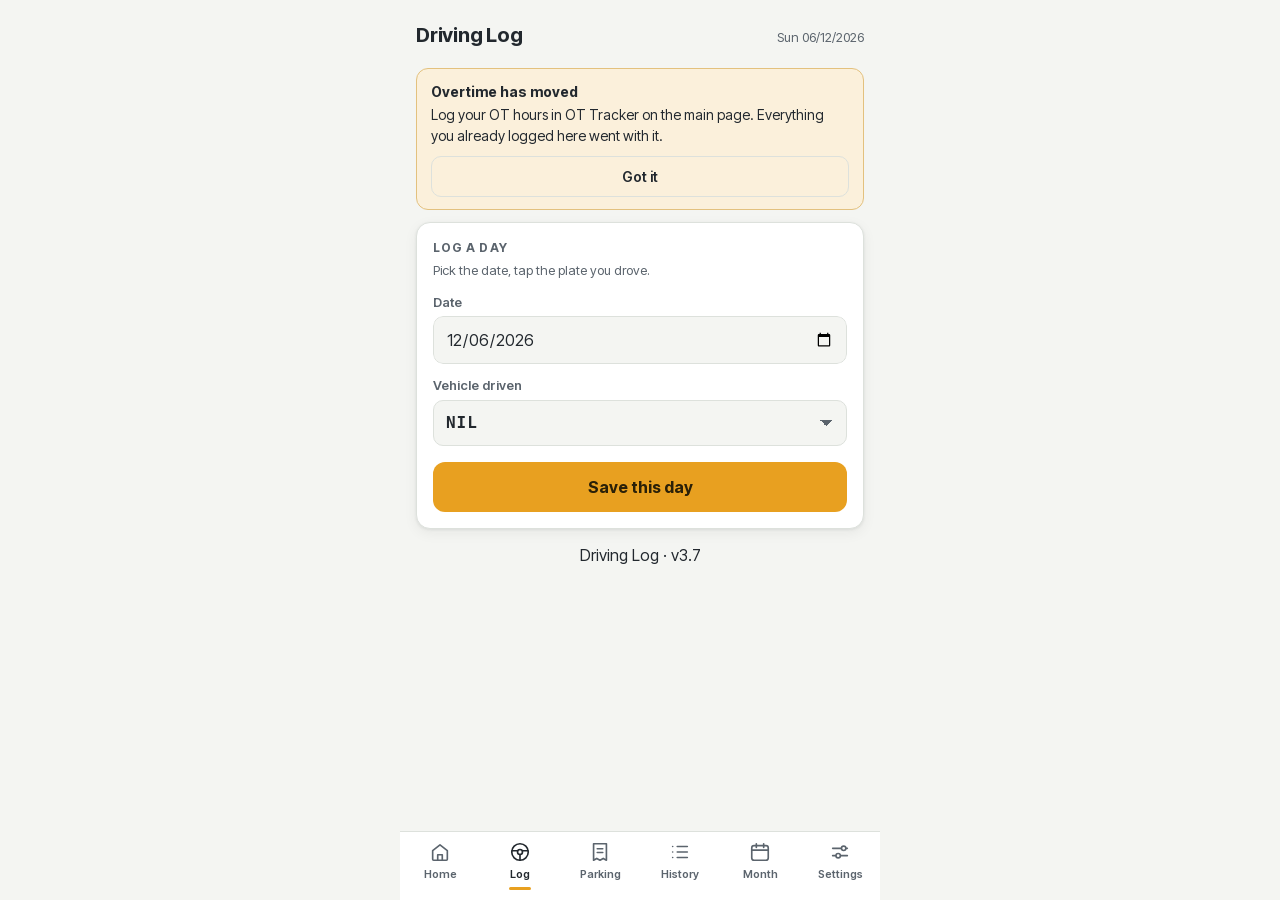
==== dot/index.html @ fb41e32c "Home sits in the bottom row, under the thumb Driving Log, OT Tracker and Taxi Claims get Home as the" ====
<!doctype html>
<html lang="en">
<head>
<meta charset="utf-8">
<script>
/* applied before first paint so switching Appearance never flashes the
   wrong theme for a frame on the next load */
(function () {
  try {
    var raw = localStorage.getItem("driveotlog.v1");
    var t = raw && JSON.parse(raw).settings && JSON.parse(raw).settings.theme;
    if (t === "light" || t === "dark") document.documentElement.setAttribute("data-theme", t);
  } catch (e) {}
})();
</script>
<title>Driving Log</title>
<meta name="viewport" content="width=device-width, initial-scale=1, viewport-fit=cover">
<meta name="description" content="Log which company vehicle you drove, plus taxi and parking receipts, then export monthly claims — works fully offline, no account needed.">

<!-- PWA: installable, works offline. The container owns the one install
     identity for every app here, so this points at its manifest. -->
<link rel="manifest" href="../manifest.json">
<link rel="icon" href="favicon-32.png" type="image/png">
<link rel="apple-touch-icon" href="apple-touch-icon.png">
<link rel="stylesheet" href="../shell.css">
<meta name="theme-color" content="#171B20">
<meta name="apple-mobile-web-app-capable" content="yes">
<meta name="apple-mobile-web-app-status-bar-style" content="black-translucent">
<meta name="apple-mobile-web-app-title" content="Driving Log">

<style>
  :root {
    --paper: #F4F5F2;
    --card: #FFFFFF;
    --ink: #22282E;
    --ink-soft: #5B646D;
    --line: #DDE1DC;
    --accent: #E8A020;      /* road-sign amber, the yellow of its driving days */
    --accent-ink: #2A2008;
    --good: #3E9B6B;
    --good-soft: #E3F1E9;
    --danger: #C9553D;
    --plate-bg: #22282E;    /* license-plate chip */
    --plate-ink: #F5F6F4;
    --tab-bg: #FFFFFF;
    --shadow: 0 1px 3px rgba(30,36,42,.08), 0 4px 14px rgba(30,36,42,.06);
  }
  @media (prefers-color-scheme: dark) {
    :root {
      --paper: #171B20;
      --card: #21262D;
      --ink: #E9ECEE;
      --ink-soft: #9AA4AD;
      --line: #333B44;
      --accent: #EFAF35;
      --accent-ink: #241C06;
      --good: #52B983;
      --good-soft: #22352B;
      --danger: #E07A63;
      --plate-bg: #F0F1EE;
      --plate-ink: #22282E;
      --tab-bg: #21262D;
      --shadow: 0 1px 3px rgba(0,0,0,.35), 0 4px 14px rgba(0,0,0,.25);
    }
  }
  :root[data-theme="light"] {
    --paper: #F4F5F2; --card: #FFFFFF; --ink: #22282E; --ink-soft: #5B646D;
    --line: #DDE1DC; --accent: #E8A020; --accent-ink: #2A2008;
    --good: #3E9B6B; --good-soft: #E3F1E9; --danger: #C9553D;
    --plate-bg: #22282E; --plate-ink: #F5F6F4; --tab-bg: #FFFFFF;
    --shadow: 0 1px 3px rgba(30,36,42,.08), 0 4px 14px rgba(30,36,42,.06);
  }
  :root[data-theme="dark"] {
    --paper: #171B20; --card: #21262D; --ink: #E9ECEE; --ink-soft: #9AA4AD;
    --line: #333B44; --accent: #EFAF35; --accent-ink: #241C06;
    --good: #52B983; --good-soft: #22352B; --danger: #E07A63;
    --plate-bg: #F0F1EE; --plate-ink: #22282E; --tab-bg: #21262D;
    --shadow: 0 1px 3px rgba(0,0,0,.35), 0 4px 14px rgba(0,0,0,.25);
  }


  /* ---- Parking wears blue, the rest of the app stays yellow ----
     Set on body rather than :root so it inherits the theme above it and
     only has to say what differs. Every theme needs its own pair: the
     button label has to stay readable on whichever blue is showing. */
  body[data-tab="screen-taxi"] { --accent: #2E6FBF; --accent-ink: #FFFFFF; }
  @media (prefers-color-scheme: dark) {
    :root:not([data-theme="light"]) body[data-tab="screen-taxi"] {
      --accent: #5A9BE8; --accent-ink: #0B1A2B;
    }
  }
  :root[data-theme="light"] body[data-tab="screen-taxi"] { --accent: #2E6FBF; --accent-ink: #FFFFFF; }
  :root[data-theme="dark"]  body[data-tab="screen-taxi"] { --accent: #5A9BE8; --accent-ink: #0B1A2B; }

  * { box-sizing: border-box; }
  html, body { margin: 0; padding: 0; }
  body {
    background: var(--paper);
    color: var(--ink);
    /* Inter Tight comes from the container's stylesheet, which is served
       from this site rather than fetched from Google. The phone's own font
       stays behind it, so nothing is blank if the file has not arrived. */
    font: 16px/1.5 "Inter Tight", -apple-system, "SF Pro Text", "Segoe UI", Roboto, system-ui, sans-serif;
    min-height: 100vh;
  }
  .app {
    max-width: 480px;
    margin: 0 auto;
    /* installed as a standalone app (viewport-fit=cover), the page draws
       under the phone's status bar/notch — clear it with the top safe area.
       In a normal browser tab that inset is 0, so this is a no-op there. */
    padding: calc(20px + env(safe-area-inset-top)) 16px calc(84px + env(safe-area-inset-bottom));
  }
  header.top {
    display: flex; align-items: baseline; justify-content: space-between;
    margin-bottom: 18px;
  }
  header.top h1 {
    font-size: 20px; font-weight: 800; letter-spacing: -0.01em; margin: 0;
  }
  header.top .date-line { font-size: 13px; color: var(--ink-soft); }

  .card {
    background: var(--card);
    border: 1px solid var(--line);
    border-radius: 14px;
    box-shadow: var(--shadow);
    padding: 16px;
    margin-bottom: 14px;
  }
  .card h2 {
    margin: 0 0 4px;
    font-size: 12px; font-weight: 700;
    text-transform: uppercase; letter-spacing: 0.09em;
    color: var(--ink-soft);
  }
  .card .hint { font-size: 13px; color: var(--ink-soft); margin: 0 0 12px; }

  /* ---- plate select + recent chips ---- */
  select#plate-select, select#rcpt-plate {
    font-family: ui-monospace, "SF Mono", Menlo, Consolas, monospace;
    font-weight: 700; letter-spacing: 0.06em;
    appearance: none; -webkit-appearance: none;
    background-image: linear-gradient(45deg, transparent 50%, var(--ink-soft) 50%),
                      linear-gradient(135deg, var(--ink-soft) 50%, transparent 50%);
    background-position: calc(100% - 20px) 50%, calc(100% - 14px) 50%;
    background-size: 6px 6px;
    background-repeat: no-repeat;
    padding-right: 38px;
  }
  .plate-row { display: flex; align-items: center; gap: 10px; }
  .plate-static {
    font-family: ui-monospace, "SF Mono", Menlo, Consolas, monospace;
    font-weight: 700; letter-spacing: 0.08em; text-transform: uppercase;
    background: var(--plate-bg); color: var(--plate-ink);
    border-radius: 6px; padding: 4px 10px; font-size: 14px;
    display: inline-block;
  }

  /* ---- day-type segmented control ---- */
  .seg { display: flex; gap: 8px; flex-wrap: wrap; }
  .seg button {
    flex: 1 1 30%;
    font: inherit; font-size: 13px; font-weight: 600;
    color: var(--ink-soft);
    background: var(--paper);
    border: 1.5px solid var(--line);
    border-radius: 10px;
    padding: 9px 6px;
    cursor: pointer;
    -webkit-tap-highlight-color: transparent;
  }
  .seg button.on {
    color: var(--ink);
    border-color: var(--accent);
    background: color-mix(in srgb, var(--accent) 14%, var(--card));
  }
  .seg button small { display: block; font-weight: 400; font-size: 11px; color: var(--ink-soft); }
  /* three fixed labels that must each sit on one line at 375px */
  #theme-picker button { font-size: 12px; padding: 10px 2px; }
  /* month pickers sit directly under their card heading */
  #history-month, #taxi-month { margin: 8px 0 10px; font-weight: 600; }

  /* ---- inputs ---- */
  label.field { display: block; font-size: 13px; font-weight: 600; color: var(--ink-soft); margin: 12px 0 4px; }
  input[type="date"], input[type="month"], input[type="number"], input[type="text"], textarea, select {
    width: 100%;
    max-width: 100%;
    box-sizing: border-box;
    font: inherit; color: var(--ink);
    background: var(--paper);
    border: 1px solid var(--line);
    border-radius: 10px;
    padding: 10px 12px;
  }
  textarea { resize: vertical; min-height: 80px; }
  input:focus-visible, button:focus-visible, select:focus-visible, textarea:focus-visible { outline: 2px solid var(--accent); outline-offset: 2px; }

  /* iOS Safari's native date/month pickers can render wider than the box
     they're given (a known platform quirk, independent of our own CSS —
     it affects both type=date and type=month here) and will visually
     protrude past the card instead of shrinking to fit. A colored custom
     icon was tried here twice and broke differently on two real phones
     (invisible on Android, this overflow on iOS), so that's been dropped
     in favor of the plain native icon. This wrapper is the actual fix:
     it clips anything the OS renders wider than 100% back down to the
     card's width, so the control can never spill past its container. */
  .field-clip { overflow: hidden; border-radius: 10px; }

  .row2 { display: flex; gap: 10px; }
  .row2 > div { flex: 1; }

  .formula-box {
    background: var(--paper);
    border: 1px dashed var(--line);
    border-radius: 10px;
    padding: 10px 12px;
    margin-top: 10px;
  }
  .formula-text {
    font-family: ui-monospace, "SF Mono", Menlo, Consolas, monospace;
    font-size: 13px; font-weight: 600; color: var(--ink);
    margin: 0;
  }

  button.primary {
    width: 100%;
    margin-top: 16px;
    font: inherit; font-weight: 700; font-size: 16px;
    background: var(--accent); color: var(--accent-ink);
    border: none; border-radius: 12px;
    padding: 13px;
    cursor: pointer;
  }
  button.primary:active { filter: brightness(0.95); }
  button.secondary {
    font: inherit; font-weight: 600; font-size: 14px;
    background: transparent; color: var(--ink);
    border: 1px solid var(--line); border-radius: 10px;
    padding: 9px 14px; cursor: pointer;
  }
  button.secondary.danger { color: var(--danger); border-color: var(--danger); }
  button.secondary.accent { background: var(--accent); color: var(--accent-ink); border-color: var(--accent); }
  button.danger-link {
    font: inherit; font-size: 13px; font-weight: 600;
    background: none; border: none; color: var(--danger);
    cursor: pointer; padding: 8px 4px; min-height: 32px;
  }
  .btn-row { display: flex; gap: 10px; margin-top: 12px; }
  .btn-row button { flex: 1; }

  .status-banner {
    display: flex; align-items: center; gap: 10px;
    background: var(--good-soft); color: var(--good);
    border-radius: 10px; padding: 10px 12px;
    font-size: 14px; font-weight: 600;
    margin-bottom: 12px;
  }
  .dot { width: 9px; height: 9px; border-radius: 50%; background: var(--good); flex: none; }

  .claim-banner {
    background: color-mix(in srgb, var(--accent) 16%, var(--card));
    border: 1px solid color-mix(in srgb, var(--accent) 50%, var(--line));
    border-radius: 12px;
    padding: 12px 14px;
    margin-bottom: 12px;
    font-size: 14px;
  }
  .claim-banner strong { display: block; margin-bottom: 2px; }
  .claim-banner .btn-row { margin-top: 10px; }

  /* ---- history / lists ---- */
  .entry {
    display: flex; align-items: center; justify-content: space-between; gap: 8px;
    padding: 12px 2px;
    border-bottom: 1px solid var(--line);
  }
  .entry:last-child { border-bottom: none; }
  .entry .when { font-size: 14px; font-weight: 600; }
  .entry .when small { display: block; font-weight: 400; color: var(--ink-soft); }
  .entry .what { display: flex; align-items: center; gap: 8px; flex-wrap: wrap; justify-content: flex-end; }
  /* Edit + Delete always travel together, with more breathing room between
     them than the rest of the row — keeps them from wrapping apart from
     each other and reduces mis-taps between a safe and a destructive action */
  .entry .actions { display: flex; gap: 18px; white-space: nowrap; flex: 0 0 auto; }
  /* History rows: date + plate + actions on one line, everything else on a
     full-width line beneath. Squeezing the day and OT into a ~100px column
     beside the plate made them wrap, so rows with OT stood 36px taller than
     rows without and the list looked ragged. Separate class from .entry
     because Settings' vehicle list still wants the plain flex row. */
  .dayrow { padding: 11px 2px; border-bottom: 1px solid var(--line); }
  .dayrow:last-child { border-bottom: none; }
  .dayrow-top { display: flex; align-items: center; justify-content: space-between; gap: 8px; }
  .dayrow .when { font-size: 14px; font-weight: 600; }
  .dayrow .what { display: flex; align-items: center; gap: 10px; flex: 0 0 auto; }
  .dayrow .actions { display: flex; gap: 18px; white-space: nowrap; }
  .dayrow-sub { font-size: 12px; color: var(--ink-soft); margin-top: 3px; }

  .ot-pill {
    font-size: 12px; font-weight: 700;
    background: color-mix(in srgb, var(--accent) 18%, transparent);
    color: var(--ink);
    border-radius: 999px; padding: 3px 10px;
    font-variant-numeric: tabular-nums;
  }

  /* ---- month summary ---- */
  .stat-row { display: flex; gap: 10px; margin: 12px 0 0; }
  .stat {
    flex: 1; background: var(--paper); border: 1px solid var(--line);
    border-radius: 10px; padding: 10px 12px;
  }
  .stat .n { font-size: 21px; font-weight: 800; font-variant-numeric: tabular-nums; }
  .stat .l { font-size: 11px; font-weight: 600; text-transform: uppercase; letter-spacing: 0.07em; color: var(--ink-soft); }

  .tbl-wrap { overflow-x: auto; margin-top: 8px; }
  table { border-collapse: collapse; width: 100%; font-size: 14px; }
  th {
    text-align: left; font-size: 11px; text-transform: uppercase; letter-spacing: 0.07em;
    color: var(--ink-soft); padding: 6px 8px; border-bottom: 1px solid var(--line);
  }
  td { padding: 8px; border-bottom: 1px solid var(--line); font-variant-numeric: tabular-nums; }
  tr:last-child td { border-bottom: none; }
  td.num { text-align: right; }
  th.num { text-align: right; }
  .totals-line { margin-top: 10px; font-size: 14px; }

  .empty { color: var(--ink-soft); font-size: 14px; text-align: center; padding: 18px 0; }

  /* ---- collapsible settings sections ----
     Settings had grown to six tall stacked cards, so the screen read as one
     long wall with the 22-plate vehicle list in the middle of it. Native
     <details> keeps each one to a single tidy row until it's actually
     needed — and stays keyboard-operable without any JS of ours. */
  details.sec { padding: 0; }
  details.sec > summary {
    list-style: none;
    display: flex; align-items: center; gap: 10px;
    padding: 15px 16px;
    cursor: pointer;
    -webkit-tap-highlight-color: transparent;
  }
  details.sec > summary::-webkit-details-marker { display: none; }
  details.sec > summary:focus-visible { outline: 2px solid var(--accent); outline-offset: -2px; border-radius: 14px; }
  .sec-title {
    flex: 1;
    font-size: 12px; font-weight: 700;
    text-transform: uppercase; letter-spacing: 0.09em;
    color: var(--ink);
  }
  .sec-meta { font-size: 12px; color: var(--ink-soft); font-variant-numeric: tabular-nums; }
  .chev {
    flex: none; width: 8px; height: 8px; margin: -3px 2px 0 0;
    border-right: 2px solid var(--ink-soft); border-bottom: 2px solid var(--ink-soft);
    transform: rotate(45deg);
    transition: transform .15s ease;
  }
  details.sec[open] > summary .chev { transform: rotate(-135deg); margin-top: 3px; }
  @media (prefers-reduced-motion: reduce) { .chev { transition: none; } }
  .sec-body { padding: 0 16px 16px; }
  .sec-body > .field:first-child { margin-top: 0; }

  /* ---- taxi / ride claims ---- */
  .photo-add {
    width: 100%;
    display: flex; align-items: center; justify-content: center; gap: 8px;
    background: var(--paper);
    border: 1.5px dashed var(--line);
    border-radius: 12px;
    padding: 20px 12px;
    font: inherit; font-size: 14px; font-weight: 600;
    color: var(--ink-soft);
    cursor: pointer;
    -webkit-tap-highlight-color: transparent;
  }
  .photo-prev { display: flex; gap: 12px; align-items: flex-start; }
  .photo-prev img {
    width: 74px; height: 94px; object-fit: cover;
    border-radius: 10px; border: 1px solid var(--line);
    background: var(--paper); cursor: zoom-in; flex: none;
  }
  .photo-prev .btn-row { margin-top: 0; flex-direction: column; }

  .ride-month {
    font-size: 11px; font-weight: 700;
    text-transform: uppercase; letter-spacing: 0.07em;
    color: var(--ink-soft);
    padding: 14px 2px 4px;
    border-bottom: 1px solid var(--line);
  }
  .ride-month:first-child { padding-top: 4px; }
  .ride { display: flex; gap: 12px; padding: 12px 2px; border-bottom: 1px solid var(--line); }
  .ride:last-child { border-bottom: none; }
  .ride-thumb {
    width: 44px; height: 56px; flex: none;
    border-radius: 8px; border: 1px solid var(--line);
    object-fit: cover; background: var(--paper); cursor: zoom-in;
  }
  .ride-thumb.none {
    display: flex; align-items: center; justify-content: center;
    font-size: 11px; font-weight: 600; color: var(--ink-soft);
    cursor: default; text-align: center; line-height: 1.2;
  }
  .ride-main { flex: 1; min-width: 0; }
  .ride-top { display: flex; align-items: flex-start; justify-content: space-between; gap: 8px; }
  .ride-amt { font-size: 16px; font-weight: 700; font-variant-numeric: tabular-nums; }
  .ride-sub {
    font-size: 12px; color: var(--ink-soft);
    overflow: hidden; text-overflow: ellipsis; white-space: nowrap;
  }
  .ride-acts { display: flex; gap: 16px; margin-top: 6px; }
  .ride-acts button { padding: 2px 0; min-height: 0; font-size: 12px; }
  .tag {
    flex: none;
    font: inherit; font-size: 10px; font-weight: 700;
    text-transform: uppercase; letter-spacing: 0.06em;
    border: none; border-radius: 999px; padding: 4px 9px;
    cursor: pointer; -webkit-tap-highlight-color: transparent;
  }
  .tag.done { background: var(--good-soft); color: var(--good); }
  .tag.todo { background: color-mix(in srgb, var(--accent) 20%, transparent); color: var(--ink); }

  /* ---- tabs ---- */
  nav.tabs {
    position: fixed; bottom: 0; left: 0; right: 0;
    background: var(--tab-bg);
    border-top: 1px solid var(--line);
    display: flex;
    max-width: 480px; margin: 0 auto;
    padding-bottom: env(safe-area-inset-bottom);
  }
  nav.tabs button {
    flex: 1;
    font: inherit; font-size: 11px; font-weight: 600;
    background: none; border: none;
    color: var(--ink-soft);
    padding: 9px 0 10px;
    cursor: pointer;
    display: flex; flex-direction: column; align-items: center; gap: 3px;
  }
  nav.tabs button.active { color: var(--ink); }
  /* line icons rather than emoji: emoji render at different weights, colours
     and baselines on every platform, so the bar never looked like one set */
  nav.tabs button svg { width: 22px; height: 22px; display: block; }
  nav.tabs button.active .ico-bar { background: var(--accent); }
  .ico-bar { width: 22px; height: 3px; border-radius: 2px; background: transparent; margin-top: 2px; }
  /* Home rides in the same row as the tabs but leaves the app instead of
     switching screens, so it is a link and carries its own copy of the tab
     styling. It never lights up — you are never "on" Home while you are in
     here. The empty bar keeps its label sitting on the same line as the
     others. */
  nav.tabs a.tab-home {
    flex: 1;
    font: inherit; font-size: 11px; font-weight: 600;
    color: var(--ink-soft);
    padding: 9px 0 10px;
    display: flex; flex-direction: column; align-items: center; gap: 3px;
    text-decoration: none;
    -webkit-tap-highlight-color: transparent;
  }
  nav.tabs a.tab-home svg { width: 22px; height: 22px; display: block; }
  nav.tabs a.tab-home:active { opacity: .6; }
  nav.tabs a.tab-home:focus-visible { outline: 2px solid var(--accent); outline-offset: -2px; }
  /* A 320px phone splits six tabs into 53px each, which the word "Settings"
     fills to the pixel. Drop the label a notch there so nothing sits on the
     screen edge. */
  @media (max-width: 359px) {
    nav.tabs button, nav.tabs a.tab-home { font-size: 10px; }
  }

  .screen { display: none; }
  .screen.active { display: block; }

  .toast {
    position: fixed; left: 50%; transform: translateX(-50%);
    bottom: calc(76px + env(safe-area-inset-bottom));
    background: var(--ink); color: var(--paper);
    font-size: 14px; font-weight: 600;
    border-radius: 999px; padding: 9px 18px;
    opacity: 0; pointer-events: none;
    transition: opacity .25s;
    max-width: 90vw; text-align: center;
    z-index: 10;
  }
  .toast.show { opacity: 1; }
  @media (prefers-reduced-motion: reduce) { .toast { transition: none; } }

  /* ---- export modal ---- */
  .overlay {
    position: fixed; inset: 0;
    background: rgba(0,0,0,.5);
    display: flex; align-items: center; justify-content: center;
    padding: 20px;
    z-index: 20;
  }
  .overlay[hidden] { display: none; }
  .modal {
    background: var(--card);
    border: 1px solid var(--line);
    border-radius: 16px;
    box-shadow: var(--shadow);
    width: 100%; max-width: 420px;
    max-height: 85vh; overflow-y: auto;
    padding: 18px;
  }
  .modal h3 { margin: 0 0 10px; font-size: 16px; }
  .modal textarea {
    width: 100%;
    font: 13px/1.5 ui-monospace, "SF Mono", Menlo, Consolas, monospace;
    color: var(--ink);
    background: var(--paper);
    border: 1px solid var(--line);
    border-radius: 10px;
    padding: 10px;
    resize: none;
  }
  .modal .hint { font-size: 12px; color: var(--ink-soft); margin: 8px 0 0; }
  .modal img#modal-img {
    width: 100%; height: auto; display: block;
    border-radius: 10px; border: 1px solid var(--line);
    background: var(--paper);
  }
</style>
</head>
<body>

<div class="app">
  <header class="top">
    <h1 id="app-title">Driving Log</h1>
    <span class="date-line" id="today-line"></span>
  </header>

  <!-- ============ TODAY ============ -->
  <section class="screen active" id="screen-log">
    <div id="backup-note"></div>
    <div id="ot-moved-note"></div>
    <div id="claim-reminder"></div>
    <div id="today-status"></div>

    <div class="card">
      <h2>Log a day</h2>
      <p class="hint">Pick the date, tap the plate you drove.</p>

      <label class="field" for="log-date">Date</label>
      <div class="field-clip"><input type="date" id="log-date" max="2100-12-31"></div>

      <label class="field" for="plate-select">Vehicle driven</label>
      <select id="plate-select"></select>

      <button class="primary" id="save-entry">Save this day</button>
    </div>
    <!-- version sits here too, not only in Settings: asking a colleague
         what they're running should take one screenshot of the main screen -->
    <p class="hint" style="text-align:center; margin: 2px 0 0;">Driving Log · v3.7</p>
  </section>

  <!-- ============ TAXI ============ -->
  <section class="screen" id="screen-taxi">
    <div id="taxi-moved-note"></div>

    <div class="card">
      <h2 id="taxi-form-title">Log a ride</h2>
      <p class="hint" id="taxi-form-hint">Grab or taxi trips you paid for yourself. Save the receipt here, then upload it to the company portal and mark it claimed.</p>

      <label class="field" for="taxi-date">Date</label>
      <div class="field-clip"><input type="date" id="taxi-date" max="2100-12-31"></div>

      <div class="row2">
        <div>
          <label class="field" for="taxi-amount">Amount ($)</label>
          <input type="number" id="taxi-amount" min="0" step="0.01" inputmode="decimal" placeholder="12.40">
        </div>
        <div>
          <label class="field" for="taxi-receipt"><span id="lbl-receipt">Receipt no.</span></label>
          <input type="text" id="taxi-receipt" placeholder="A-3F92KQ" autocapitalize="characters">
        </div>
      </div>

      <div id="parking-vehicle" style="display:none;">
        <label class="field" for="rcpt-plate">Vehicle parked</label>
        <select id="rcpt-plate"></select>
      </div>

      <label class="field" for="taxi-note"><span id="lbl-note">Trip</span> <span style="font-weight:400">(optional)</span></label>
      <input type="text" id="taxi-note" placeholder="e.g. Caldecott to Punggol shoot">

      <label class="field">Receipt screenshot</label>
      <div id="taxi-photo-slot"></div>
      <input type="file" id="taxi-file" accept="image/*" style="display:none">

      <button class="primary" id="save-taxi">Save ride</button>
      <button class="secondary" id="cancel-taxi" style="width:100%; margin-top:8px; display:none;">Cancel edit</button>
    </div>

    <div class="card">
      <h2>Logged parking</h2>
      <p class="hint" id="taxi-summary"></p>
      <select id="taxi-month" aria-label="Parking to show"></select>
      <div id="taxi-list"></div>
    </div>
  </section>

  <!-- ============ HISTORY ============ -->
  <section class="screen" id="screen-history">
    <div class="card">
      <h2>Days logged</h2>
      <select id="history-month" aria-label="Month to show"></select>
      <p class="hint" id="history-summary"></p>
      <div id="history-list"></div>
    </div>
  </section>

  <!-- ============ MONTH ============ -->
  <section class="screen" id="screen-month">
    <div class="card">
      <h2>Month summary</h2>
      <label class="field" for="month-pick">Month</label>
      <div class="field-clip"><input type="month" id="month-pick" max="2100-12"></div>
      <div class="stat-row">
        <div class="stat"><div class="n" id="stat-days">0</div><div class="l">Days driven</div></div>
        <div class="stat"><div class="n" id="stat-allow">$0</div><div class="l">Driving allowance</div></div>
      </div>
    </div>

    <div class="card">
      <h2>Vehicle claims</h2>
      <p class="hint">Exactly what you key into the company system: date, plate, and the $ per-day driving allowance.</p>
      <div class="tbl-wrap"><table id="claims-table"></table></div>
      <div class="totals-line" id="claims-total"></div>
      <label class="field" for="range-months">Export range (for claims done every few months)</label>
      <select id="range-months">
        <option value="1">This month only</option>
        <option value="2">Last 2 months</option>
        <option value="3">Last 3 months</option>
        <option value="6">Last 6 months</option>
      </select>
      <div class="btn-row">
        <button class="secondary" id="copy-claims">Copy list</button>
        <button class="secondary" id="pdf-claims">Download PDF</button>
      </div>
    </div>

    <div class="card">
      <h2>Parking claims</h2>
      <p class="hint">Parking logged this month. The screenshots stay on the Parking tab — upload those to the portal yourself. Taxi fares are in Taxi Claims now.</p>
      <div class="tbl-wrap"><table id="taxi-table"></table></div>
      <div class="totals-line" id="taxi-month-total"></div>
      <div class="btn-row"><button class="secondary" id="copy-taxi">Copy list</button></div>
    </div>
  </section>

  <!-- ============ SETTINGS ============ -->
  <section class="screen" id="screen-settings">
    <details class="card sec" id="sec-vehicles">
      <summary>
        <span class="sec-title">My vehicles</span>
        <span class="sec-meta" id="veh-count"></span>
        <span class="chev"></span>
      </summary>
      <div class="sec-body">
        <p class="hint">Plates you rotate between. They appear in the Vehicle driven dropdown on the Log screen, with your most recently driven plate listed first.</p>
        <div id="vehicle-list"></div>
        <div class="row2" style="margin-top:12px;">
          <div><input type="text" id="new-plate" placeholder="e.g. SKV 1234 A" autocapitalize="characters"></div>
        </div>
        <button class="primary" id="add-plate">Add vehicle</button>
      </div>
    </details>

    <details class="card sec">
      <summary>
        <span class="sec-title">Pay rules</span>
        <span class="sec-meta" id="pay-meta"></span>
        <span class="chev"></span>
      </summary>
      <div class="sec-body">
      <label class="field" for="allowance">Driving allowance per day ($)</label>
      <input type="number" id="allowance" min="0" step="0.5" value="14" inputmode="decimal">
      <button class="primary" id="save-settings">Save pay rules</button>
      </div>
    </details>

    <!-- Appearance moved to the container's Settings page, where one
         switch covers every app. The JS that used to paint this control
         queries for it and finds nothing, which is harmless. -->

    <details class="card sec">
      <summary>
        <span class="sec-title">Month-end reminder</span>
        <span class="sec-meta" id="notif-meta"></span>
        <span class="chev"></span>
      </summary>
      <div class="sec-body">
        <p class="hint">When a month ends, the Log screen shows a banner that the month's claim PDF is ready until you dismiss it. Turn on notifications to also get a pop-up when you open the app.</p>
        <button class="secondary" id="enable-notif" style="width:100%">Turn on notifications</button>
      </div>
    </details>

    <details class="card sec" id="sec-backup">
      <summary>
        <span class="sec-title">Backup</span>
        <span class="sec-meta" id="storage-meta"></span>
        <span class="chev"></span>
      </summary>
      <div class="sec-body">
        <p class="hint" id="backup-age" style="font-weight:600;color:var(--ink)"></p>
        <p class="hint">Your data lives only on this device. Export a backup now and then; import it on a new phone to restore everything.</p>
        <div class="formula-box" id="storage-box">
          <p class="hint" style="margin:0" id="storage-detail"></p>
        </div>
        <div class="btn-row">
          <button class="secondary" id="export-data">Backup</button>
          <button class="secondary" id="import-data">Restore</button>
        </div>
        <p class="hint" style="margin-top:14px;">The plain backup above is small and quick, but holds no receipt screenshots. The full one includes every screenshot, so it is large and takes a while — use it before changing phones.</p>
        <div class="btn-row">
          <button class="secondary" id="export-archive">Full backup, with screenshots</button>
        </div>
        <input type="file" id="import-file" accept=".json,application/json" style="display:none">
      </div>
    </details>

    <details class="card sec">
      <summary>
        <span class="sec-title">Feedback</span>
        <span class="chev"></span>
      </summary>
      <div class="sec-body">
        <p class="hint">Spot a bug, or have an idea to make this better? Send it straight over — this opens your own mail app with a message pre-filled, addressed to the developer, so you just need to hit send.</p>
        <label class="field" for="feedback-name">Your name</label>
        <input type="text" id="feedback-name" placeholder="e.g. Ryan">
        <label class="field" for="feedback-text">Feedback</label>
        <textarea id="feedback-text" rows="4" placeholder="What's working, what's not, what you wish it did..."></textarea>
        <button class="primary" id="send-feedback">Send Feedback</button>
      </div>
    </details>

    <!-- App version moved to the container's Settings page, which checks
         and updates each app separately. -->

    <p class="hint" style="text-align:center; margin: 4px 0 0;">Driving Log · v3.7 (7 Sep 2026)<br>Gimme the moolah</p>
  </section>
</div>

<nav class="tabs" aria-label="Sections">
  <!-- Home leaves this app for the front door. It is a link rather than a
       button on purpose: the app's own tab code looks for buttons, so it
       never sees this one and never tries to open it as a screen. -->
  <a class="tab-home" href="../">
    <svg viewBox="0 0 24 24" fill="none" stroke="currentColor" stroke-width="1.8" stroke-linecap="round" stroke-linejoin="round" aria-hidden="true">
      <path d="M4 10.6 12 4.2l8 6.4V20a1 1 0 0 1-1 1H5a1 1 0 0 1-1-1z"/><path d="M9.5 21v-6h5v6"/>
    </svg>Home<span class="ico-bar"></span>
  </a>
  <button data-screen="screen-log" class="active">
    <svg viewBox="0 0 24 24" fill="none" stroke="currentColor" stroke-width="1.8" stroke-linecap="round" stroke-linejoin="round" aria-hidden="true">
      <circle cx="12" cy="12" r="9"/><circle cx="12" cy="12" r="2.7"/>
      <path d="M3.3 10.6h6M15 10.6h5.7M12 14.7V21"/>
    </svg>Log<span class="ico-bar"></span>
  </button>
  <button data-screen="screen-taxi">
    <svg viewBox="0 0 24 24" fill="none" stroke="currentColor" stroke-width="1.8" stroke-linecap="round" stroke-linejoin="round" aria-hidden="true">
      <path d="M5 3h14v18l-3.5-2-3.5 2-3.5-2L5 21V3z"/><path d="M9 8.5h6M9 12.5h6"/>
    </svg>Parking<span class="ico-bar"></span>
  </button>
  <button data-screen="screen-history">
    <svg viewBox="0 0 24 24" fill="none" stroke="currentColor" stroke-width="1.8" stroke-linecap="round" stroke-linejoin="round" aria-hidden="true">
      <path d="M9 6h11M9 12h11M9 18h11M4 6h.01M4 12h.01M4 18h.01"/>
    </svg>History<span class="ico-bar"></span>
  </button>
  <button data-screen="screen-month">
    <svg viewBox="0 0 24 24" fill="none" stroke="currentColor" stroke-width="1.8" stroke-linecap="round" stroke-linejoin="round" aria-hidden="true">
      <rect x="3" y="5" width="18" height="16" rx="2.5"/><path d="M3 10h18M8 3v4M16 3v4"/>
    </svg>Month<span class="ico-bar"></span>
  </button>
  <button data-screen="screen-settings">
    <svg viewBox="0 0 24 24" fill="none" stroke="currentColor" stroke-width="1.8" stroke-linecap="round" stroke-linejoin="round" aria-hidden="true">
      <path d="M4 8h9M19 8h1M4 16h3M13 16h7"/>
      <circle cx="16" cy="8" r="2.4"/><circle cx="10" cy="16" r="2.4"/>
    </svg>Settings<span class="ico-bar"></span>
  </button>
</nav>

<div class="toast" id="toast" role="status"></div>

<div class="overlay" id="overlay" hidden>
  <div class="modal">
    <h3 id="modal-title"></h3>
    <p class="hint" id="modal-message" style="display:none"></p>
    <img id="modal-img" alt="Receipt screenshot" style="display:none">
    <textarea id="modal-text" readonly rows="9"></textarea>
    <div class="btn-row" id="modal-actions"></div>
    <p class="hint" id="modal-hint"></p>
    <button class="primary" id="modal-close">Close</button>
  </div>
</div>

<script>
(function () {
  "use strict";

  /* ---------- storage ---------- */
  var KEY = "driveotlog.v1";
  /* company fleet, pre-loaded into My Vehicles on first run */
  var SEED_PLATES = [
    "PC5758J","PC5767H","PC5787J","PC7355A","PC9083X","PC9085R","PC9124L",
    "PD1451P","PD1515P","PD1620T",
    "SLH7959D","SLH7961X",
    "SNP2084H","SNP2708D","SNP2784H","SNP2789U","SNP2794D","SNP2797X",
    "SNW7769H","SNW7807G","SNW7810X","SNW7849K"
  ];
  /* plates retired from the fleet — stripped from every install, even ones already seeded */
  var RETIRED_PLATES = ["SNW7808G", "SNW7807H", "SNT4123G", "SNP7769H"];
  /* Bump this whenever SEED_PLATES or RETIRED_PLATES changes. The old
     one-shot fleetSeeded / retiredCleaned flags meant a phone applied the
     roster exactly once and then froze — four plates were retired in the
     first month alone, so every install was going to drift out of date and
     never catch up. A version number lets later changes reach phones that
     are already set up. */
  var FLEET_VERSION = 1;
  /* Plates introduced AFTER the original roster, listed against the version
     that introduced them. Existing installs get exactly these, never the
     whole of SEED_PLATES — otherwise a bump would resurrect every plate the
     user had deleted. SEED_PLATES is only for a first-time install.
     To add a vehicle later: put it in SEED_PLATES (for new installs), add it
     here under the next version number, and bump FLEET_VERSION to match. */
  var PLATE_ADDITIONS = {
    /* 2: ["SBB1111Z"], */
  };
  var fleetChange = null; /* what this load actually changed, shown once on the Log screen */

  /* plates are compared with spaces removed, so "SNW 1234 A" and
     "SNW1234A" are one vehicle rather than two near-identical dropdown
     entries that split a month's claims between them */
  function plateKey(p) { return String(p).toUpperCase().replace(/\s+/g, ""); }
  function hasPlate(list, p) {
    var k = plateKey(p);
    for (var i = 0; i < list.length; i++) if (plateKey(list[i]) === k) return true;
    return false;
  }
  function defaults() {
    return {
      vehicles: SEED_PLATES.slice(),
      entries: {},
      taxi: [],
      settings: { baseRate: null, multLow: 1.5, multHigh: 2, allowance: 14, theme: "auto" },
      dismissed: {}
    };
  }
  function load() {
    var db;
    try { db = JSON.parse(localStorage.getItem(KEY)) || defaults(); }
    catch (e) { db = defaults(); }
    /* defend against a valid-but-partial saved blob (e.g. an old format,
       or a hand-edited/corrupted one) so the app never fails to boot */
    if (!db || typeof db !== "object") db = defaults();
    if (!Array.isArray(db.vehicles)) db.vehicles = [];
    if (!db.entries || typeof db.entries !== "object") db.entries = {};
    /* taxi arrived in v2.2 — installs older than that simply have no such
       key, so it backfills empty and every existing log is left untouched */
    if (!Array.isArray(db.taxi)) db.taxi = [];
    /* v2.3 added parking alongside taxi in the same list; anything saved
       before that is by definition a taxi fare. Malformed rows are dropped
       rather than left to blow up rendering later. */
    db.taxi = db.taxi.filter(function (r) { return r && typeof r === "object" && r.id && r.date; });
    db.taxi.forEach(function (r) {
      if (r.kind !== "parking") r.kind = "taxi";
      if (typeof r.plate !== "string") r.plate = "";
      if (typeof r.amount !== "number" || isNaN(r.amount)) r.amount = 0;
    });
    if (!db.settings) db.settings = defaults().settings;
    /* migrate v1 fields (weekday/weekend multipliers, holiday flag) */
    if (db.settings.multWeekday !== undefined) {
      db.settings.multLow = db.settings.multWeekday;
      db.settings.multHigh = db.settings.multWeekend;
      delete db.settings.multWeekday;
      delete db.settings.multWeekend;
    }
    if (db.settings.allowance === undefined || isNaN(db.settings.allowance)) db.settings.allowance = 14;
    if (db.settings.multLow === undefined || isNaN(db.settings.multLow)) db.settings.multLow = 1.5;
    if (db.settings.multHigh === undefined || isNaN(db.settings.multHigh)) db.settings.multHigh = 2;
    if (["light", "dark", "auto"].indexOf(db.settings.theme) === -1) db.settings.theme = "auto";
    if (!db.dismissed) db.dismissed = {};
    /* Fleet roster, applied once per FLEET_VERSION rather than once ever.
       Installs from before this existed carry the old fleetSeeded /
       retiredCleaned flags; treat those as having completed version 1 so
       nobody gets the current roster re-applied over their own edits. */
    if (db.fleetVersion === undefined) {
      db.fleetVersion = (db.fleetSeeded && db.retiredCleaned) ? 1 : 0;
    }
    /* an install that has never held the roster at all gets it in full,
       exactly as the old fleetSeeded flag did */
    if (db.fleetVersion === 0) {
      SEED_PLATES.forEach(function (p) {
        if (!hasPlate(db.vehicles, p)) db.vehicles.push(p);
      });
    }
    if (db.fleetVersion < FLEET_VERSION) {
      var added = [], removed = [];
      /* walk every version the user has missed, so skipping one still
         delivers its vehicles */
      for (var v = db.fleetVersion + 1; v <= FLEET_VERSION; v++) {
        (PLATE_ADDITIONS[v] || []).forEach(function (p) {
          if (!hasPlate(db.vehicles, p)) { db.vehicles.push(p); added.push(p); }
        });
      }
      RETIRED_PLATES.forEach(function (p) {
        for (var i = db.vehicles.length - 1; i >= 0; i--) {
          if (plateKey(db.vehicles[i]) === plateKey(p)) {
            removed.push(db.vehicles[i]);
            db.vehicles.splice(i, 1);
          }
        }
      });
      /* only worth telling the user about on an update, not a fresh install
         where every plate is "new" and the message would be noise */
      if (db.fleetVersion > 0 && (added.length || removed.length)) {
        fleetChange = { added: added, removed: removed };
      }
      db.fleetVersion = FLEET_VERSION;
    }
    delete db.fleetSeeded;
    delete db.retiredCleaned;
    Object.keys(db.entries).forEach(function (k) {
      var e = db.entries[k];
      if (!e.dayType) e.dayType = "normal";
      delete e.holiday;
    });
    return db;
  }
  var db = load();
  function save() { localStorage.setItem(KEY, JSON.stringify(db)); publishCard(); }

  /* ---------- the figure this app puts on the home screen ----------
     The home screen shows a line of figures above the app icons. It does
     NOT read this app's storage to work them out — this app decides what
     its own numbers are and leaves them here, in a shape the home screen
     agrees to read. So DOT.log can be rebuilt, renamed or restructured
     without the home screen knowing or breaking: change what is written
     here and the home screen follows. If this is never written, the home
     screen simply shows nothing for DOT.log rather than failing.

     weight orders the figures on the home screen and does not change as
     the numbers do, so they never swap places under someone's thumb.
     go is the screen to open when the figure is tapped.                */
  function publishCard() {
    try {
      var ym = todayISO().slice(0, 7);
      var drivenThisMonth = monthEntries(ym).filter(function (e) { return e.plate; }).length;
      var open = parkingRows().filter(function (r) { return !r.claimed; });
      var openThisMonth = open.filter(function (r) { return r.date.slice(0, 7) === ym; });
      var owed = drivenThisMonth * db.settings.allowance +
                 openThisMonth.reduce(function (s, r) { return s + r.amount; }, 0);
      var olderOwed = open.filter(function (r) { return r.date.slice(0, 7) < ym; })
                          .reduce(function (s, r) { return s + r.amount; }, 0);

      /* Which days had something on them, for the home screen's calendar.
         Same rule as the figures: this app decides what its own marks
         mean, what they are called and what colour they are; the home
         screen only draws whatever it finds. Held to roughly the last
         year so the record cannot grow without limit. */
      var cutoff = new Date();
      cutoff.setDate(cutoff.getDate() - 400);
      var since = cutoff.toISOString().slice(0, 10);

      var droveDays = {}, parkDays = {};
      Object.keys(db.entries).forEach(function (iso) {
        var e = db.entries[iso];
        if (e && e.plate && iso >= since) droveDays[iso] = e.plate;
      });
      parkingRows().forEach(function (r) {
        if (r.date < since) return;
        parkDays[r.date] = (parkDays[r.date] || 0) + r.amount;
      });
      Object.keys(parkDays).forEach(function (iso) { parkDays[iso] = money(parkDays[iso]); });

      localStorage.setItem("cna.card.dot", JSON.stringify({
        app: "dot",
        name: "Driving Log",
        at: Date.now(),
        marks: [
          { key: "drive", label: "Drove", colour: "#AF820D", days: droveDays },
          { key: "parking", label: "Parking", colour: "#3B82D9", days: parkDays }
        ],
        items: [
          { key: "owed", value: money(owed).replace(/\.00$/, ""), label: "driving & parking",
            alert: owed > 0, weight: 20, go: "#month" },
          /* this month only, like every figure here — the home screen
             starts each month clean */
          { key: "todo", value: String(openThisMonth.length), label: "receipts to send",
            alert: openThisMonth.length > 0, weight: 10, go: "#taxi" }
        ].concat(olderOwed > 0 ? [
          /* The one thing a clean slate must not do is bury money from
             before it. Anything still unclaimed from an earlier month
             gets its own quiet figure, low enough to sit on the second
             row, and it disappears the moment it is marked claimed. */
          { key: "older", value: money(olderOwed).replace(/\.00$/, ""), label: "older, unclaimed",
            alert: true, weight: 5, go: "#taxi" }
        ] : [])
      }));
    } catch (e) { /* storage full or blocked: the home screen just shows
                     nothing for this app, which is not worth failing over */ }
  }
  save(); /* persist any migration/fleet merge immediately */

  function applyTheme() {
    var t = db.settings.theme;
    if (t === "light" || t === "dark") document.documentElement.setAttribute("data-theme", t);
    else document.documentElement.removeAttribute("data-theme"); /* auto: follow the device via prefers-color-scheme */
  }
  applyTheme();

  /* ---------- helpers ---------- */
  var $ = function (id) { return document.getElementById(id); };
  var DAYS = ["Sun","Mon","Tue","Wed","Thu","Fri","Sat"];
  var MONTHS = ["January","February","March","April","May","June","July","August","September","October","November","December"];

  function todayISO() {
    var d = new Date();
    return d.getFullYear() + "-" + String(d.getMonth()+1).padStart(2,"0") + "-" + String(d.getDate()).padStart(2,"0");
  }
  function fmt(iso) { // 2026-07-17 -> 17/07/2026
    var p = iso.split("-");
    return p[2] + "/" + p[1] + "/" + p[0];
  }
  function dayName(iso) {
    var p = iso.split("-");
    return DAYS[new Date(+p[0], p[1]-1, +p[2]).getDay()];
  }
  function monthLabel(ym) { // 2026-06 -> June 2026
    var p = ym.split("-");
    return MONTHS[+p[1]-1] + " " + p[0];
  }
  function prevYm(ym) {
    var p = ym.split("-"), y = +p[0], m = +p[1] - 1;
    if (m === 0) { m = 12; y--; }
    return y + "-" + String(m).padStart(2, "0");
  }
  function money(n) {
    return "$" + n.toFixed(2).replace(/\B(?=(\d{3})+(?!\d))/g, ",");
  }
  function el(tag, cls, text) {
    var e = document.createElement(tag);
    if (cls) e.className = cls;
    if (text !== undefined) e.textContent = text;
    return e;
  }
  var toastTimer;
  function toast(msg) {
    var t = $("toast");
    t.textContent = msg;
    t.classList.add("show");
    clearTimeout(toastTimer);
    toastTimer = setTimeout(function () { t.classList.remove("show"); }, 2200);
  }

  /* ---------- receipt photos (IndexedDB) ----------
     Deliberately NOT in localStorage. The entire app state lives under one
     localStorage key with a ~5MB budget; a few receipt screenshots would
     blow through it, and a quota error mid-save would fail the write for
     everything — taking the driving and OT logs down with the photo.
     IndexedDB has its own, far larger quota and its own failure surface,
     so a photo that won't fit can only ever cost you that photo.
     Every call degrades to "no photo" rather than throwing, so the app
     still works where IndexedDB is unavailable (e.g. private browsing). */
  var IDB = { conn: null, dead: false };
  function idb(cb) {
    if (IDB.conn) return cb(IDB.conn);
    if (IDB.dead || !window.indexedDB) return cb(null);
    var req;
    try { req = indexedDB.open("dotlog-photos", 1); }
    catch (e) { IDB.dead = true; return cb(null); }
    req.onupgradeneeded = function () {
      if (!req.result.objectStoreNames.contains("photos")) req.result.createObjectStore("photos");
    };
    req.onsuccess = function () { IDB.conn = req.result; cb(IDB.conn); };
    req.onerror = function () { IDB.dead = true; cb(null); };
    req.onblocked = function () { IDB.dead = true; cb(null); };
  }
  function photoPut(id, blob, cb) {
    idb(function (d) {
      if (!d) return cb(false);
      try {
        var tx = d.transaction("photos", "readwrite");
        tx.objectStore("photos").put(blob, id);
        tx.oncomplete = function () { cb(true); };
        tx.onerror = function () { cb(false); };
        tx.onabort = function () { cb(false); };
      } catch (e) { cb(false); }
    });
  }
  function photoGet(id, cb) {
    idb(function (d) {
      if (!d) return cb(null);
      try {
        var r = d.transaction("photos", "readonly").objectStore("photos").get(id);
        r.onsuccess = function () { cb(r.result || null); };
        r.onerror = function () { cb(null); };
      } catch (e) { cb(null); }
    });
  }
  function photoDel(id) {
    idb(function (d) {
      if (!d) return;
      try { d.transaction("photos", "readwrite").objectStore("photos").delete(id); } catch (e) {}
    });
  }

  /* Ask the browser not to evict this site's storage. Without this, a phone
     under storage pressure can quietly bin the receipt screenshots — the
     exact failure the "gone" placeholder below was written for. Installed
     web apps are usually granted this without prompting. Should have been
     called the day the photo store was built. */
  var persistState = "unknown";
  function requestPersist() {
    if (!navigator.storage || !navigator.storage.persist) { persistState = "unsupported"; return; }
    navigator.storage.persisted().then(function (already) {
      if (already) { persistState = "granted"; renderStorage(); return; }
      navigator.storage.persist().then(function (ok) {
        persistState = ok ? "granted" : "denied";
        renderStorage();
      }, function () { persistState = "unknown"; });
    }, function () { persistState = "unknown"; });
  }

  function photoCount() {
    return parkingRows().filter(function (r) { return r.photo; }).length;
  }
  function renderStorage() {
    var meta = $("storage-meta"), detail = $("storage-detail");
    if (!meta || !detail) return;
    var n = photoCount();
    meta.textContent = n + (n === 1 ? " photo" : " photos");
    var lines = [n + " receipt screenshot" + (n === 1 ? "" : "s") + " stored on this phone."];
    if (persistState === "granted") lines.push("Protected — the phone has been told not to delete them.");
    else if (persistState === "denied") lines.push("NOT protected — the phone may delete these if it runs low on space. Take a full backup regularly.");
    else if (persistState === "unsupported") lines.push("This browser can't protect them from being deleted when space runs low.");
    detail.textContent = lines.join(" ");
    if (navigator.storage && navigator.storage.estimate) {
      navigator.storage.estimate().then(function (est) {
        if (!est || !est.usage) return;
        var mb = est.usage / 1048576;
        detail.textContent = lines.join(" ") + " Using about " +
          (mb < 0.1 ? Math.max(1, Math.round(est.usage / 1024)) + " KB" : mb.toFixed(1) + " MB") + ".";
      }, function () {});
    }
  }

  /* Phone screenshots are 3-4MB of mostly flat colour. Resize to a sane
     ceiling before storing — but not so far that the booking ID and fare
     stop being legible, since that's the entire point of keeping it. */
  function shrinkImage(file, cb) {
    var url = URL.createObjectURL(file);
    var img = new Image();
    img.onload = function () {
      var MAX = 1400;
      var scale = Math.min(1, MAX / Math.max(img.naturalWidth, img.naturalHeight));
      var cw = Math.max(1, Math.round(img.naturalWidth * scale));
      var ch = Math.max(1, Math.round(img.naturalHeight * scale));
      var c = document.createElement("canvas");
      c.width = cw; c.height = ch;
      c.getContext("2d").drawImage(img, 0, 0, cw, ch);
      URL.revokeObjectURL(url);
      if (!c.toBlob) return cb(file);
      c.toBlob(function (b) { cb(b || file); }, "image/jpeg", 0.82);
    };
    img.onerror = function () { URL.revokeObjectURL(url); cb(null); };
    img.src = url;
  }

  /* object URLs handed to <img> tags must be released or the blobs stay
     pinned in memory for the life of the page — every re-render clears
     the ones the previous render created */
  var liveUrls = [];
  function objUrl(blob) { var u = URL.createObjectURL(blob); liveUrls.push(u); return u; }
  function releaseUrls() {
    liveUrls.forEach(function (u) { URL.revokeObjectURL(u); });
    liveUrls = [];
  }

  /* The OT pay rules that used to live here moved to OT Tracker in v2.7,
     along with the hourly rate and the two multipliers. The hours already
     logged stay in these records untouched, which is what OT Tracker reads
     on its first open; nothing here calculates on them any more. */

  /* ---------- tabs ---------- */
  var tabButtons = document.querySelectorAll("nav.tabs button");
  function switchTab(screenId) {
    /* Parking is blue everywhere it appears — its dots on the home screen
       calendar, and this screen. Driving stays yellow. Marking which screen
       is open lets the stylesheet swap the accent without any screen having
       to know about colours. */
    document.body.setAttribute("data-tab", screenId);
    tabButtons.forEach(function (b) { b.classList.toggle("active", b.dataset.screen === screenId); });
    document.querySelectorAll(".screen").forEach(function (s) { s.classList.remove("active"); });
    $(screenId).classList.add("active");
    if (screenId === "screen-taxi") { renderTaxi(); renderTaxiMovedNote(); }
    if (screenId === "screen-history") renderHistory();
    if (screenId === "screen-month") renderMonth();
    if (screenId === "screen-settings") renderSettings();
    window.scrollTo(0, 0);
  }
  tabButtons.forEach(function (btn) {
    btn.addEventListener("click", function () { switchTab(btn.dataset.screen); });
  });

  /* ---------- log screen ---------- */
  var selectedPlate = null;

  function lastUsedMap() {
    var lastUsed = {};
    Object.keys(db.entries).forEach(function (iso) {
      var p = db.entries[iso].plate;
      if (p && (!lastUsed[p] || iso > lastUsed[p])) lastUsed[p] = iso;
    });
    return lastUsed;
  }
  function platesByRecency() {
    /* plates you drove most recently come first; never-driven keep list order */
    var lastUsed = lastUsedMap();
    return db.vehicles.slice().sort(function (a, b) {
      var la = lastUsed[a] || "", lb = lastUsed[b] || "";
      if (la !== lb) return la > lb ? -1 : 1;
      return db.vehicles.indexOf(a) - db.vehicles.indexOf(b);
    });
  }

  function renderPlates() {
    /* dropdown of every plate, most recently driven first */
    var sel = $("plate-select");
    sel.textContent = "";
    var none = el("option", null, db.vehicles.length ? "NIL" : "No plates yet — add one below");
    none.value = "";
    sel.appendChild(none);
    /* "add a new plate" sits right after NIL, not after 24+ plates, so it's
       reachable without scrolling the whole list every time */
    var add = el("option", null, "＋ Add a new plate…");
    add.value = "__add__";
    sel.appendChild(add);
    platesByRecency().forEach(function (v) {
      var o = el("option", null, v);
      o.value = v;
      sel.appendChild(o);
    });
    sel.value = selectedPlate || "";
  }

  $("plate-select").addEventListener("change", function () {
    if (this.value === "__add__") {
      selectedPlate = null;
      renderPlates();
      switchTab("screen-settings");
      $("sec-vehicles").open = true; /* the section is collapsed by default — the field has to be on screen to focus it */
      toast("Add your new plate below, then go back to Log");
      setTimeout(function () { $("new-plate").focus(); }, 50);
      return;
    }
    selectedPlate = this.value || null;
    renderPlates();
  });

  function renderTodayStatus() {
    var box = $("today-status");
    box.textContent = "";
    var iso = todayISO();
    var e = db.entries[iso];
    var rides = parkingRows().filter(function (r) { return r.date === iso; });
    if (!e && !rides.length) return;
    var banner = el("div", "status-banner");
    banner.appendChild(el("span", "dot"));
    var bits = [];
    if (e && e.plate) bits.push("Drove " + e.plate);
    ["taxi", "parking"].forEach(function (k) {
      var of = rides.filter(function (r) { return r.kind === k; });
      if (!of.length) return;
      bits.push(of.length + " " + KIND[k].label.toLowerCase() + " " +
        money(of.reduce(function (s, r) { return s + r.amount; }, 0)));
    });
    banner.appendChild(el("span", null, "Today logged: " + (bits.join(" · ") || "nothing")));
    box.appendChild(banner);
  }

  /* tracks whichever date is currently loaded into the form, so we can tell
     if there's an unsaved edit before switching dates out from under it */
  var formDate = todayISO();

  function loadEntryIntoForm(iso) {
    formDate = iso;
    $("log-date").value = iso;
    var e = db.entries[iso];
    selectedPlate = e ? e.plate : null;
    renderPlates();
  }

  function formIsDirty() {
    var existing = db.entries[formDate];
    if (!existing) return !!selectedPlate;
    return selectedPlate !== existing.plate;
  }

  /* single gate for every place that wants to load a different date into
     the form — used by the date picker AND History's Edit button, so an
     unsaved entry can never get silently overwritten from either path */
  function goToDate(newDate, afterLoad) {
    if (formIsDirty()) {
      confirmDialog({
        title: "Discard unsaved entry?",
        message: "You have unsaved changes for " + fmt(formDate) + ". Switch to " + fmt(newDate) + " and lose them?",
        confirmLabel: "Discard",
        onConfirm: function () { loadEntryIntoForm(newDate); if (afterLoad) afterLoad(); }
      });
      return;
    }
    loadEntryIntoForm(newDate);
    if (afterLoad) afterLoad();
  }

  $("log-date").value = todayISO();
  $("log-date").addEventListener("change", function () {
    var newDate = this.value;
    if (!newDate) return;
    var revertTo = formDate;
    this.value = revertTo; /* hold the picker on the old date; goToDate moves it forward once safe */
    goToDate(newDate);
  });

  $("save-entry").addEventListener("click", function () {
    var iso = $("log-date").value;
    if (!iso) { toast("Pick a date first"); return; }
    if (!selectedPlate) {
      if (db.entries[iso]) {
        /* Saving a blank form over a day that already has an entry deletes
           it. That used to happen on a single tap with only a toast, which
           is a real way to lose a logged day — so it now has to be asked
           for, with the entry being destroyed spelled out. */
        var old = db.entries[iso];
        confirmDialog({
          title: "Delete this day?",
          message: fmt(iso) + " currently has " + (old.plate || "an entry") +
            ". Saving with no plate deletes it. This can't be undone.",
          confirmLabel: "Delete it",
          onConfirm: function () {
            delete db.entries[iso];
            save();
            renderTodayStatus();
            renderPlates(); /* clearing an entry can change recency order too */
            toast("Entry for " + fmt(iso) + " deleted");
          }
        });
      } else {
        toast("Nothing to save — pick a plate");
      }
      return;
    }
    /* Overtime moved to OT Tracker in v2.7, but the hours logged here
       before that are still sitting in these records and are what OT
       Tracker reads when it first opens. Saving must therefore carry the
       old ot/dayType through untouched — writing a fresh object without
       them would silently wipe someone's overtime the moment they edited
       an old day's plate, and on a phone that had not opened OT Tracker
       yet those hours would be gone for good. */
    var prev = db.entries[iso];
    db.entries[iso] = {
      date: iso,
      plate: selectedPlate,
      ot: prev && typeof prev.ot === "number" ? prev.ot : 0,
      dayType: prev && prev.dayType ? prev.dayType : "normal"
    };
    save();
    wantHistoryMonth = iso.slice(0, 7); /* so History opens on the month just saved into */
    renderTodayStatus();
    renderPlates(); /* re-sort the dropdown now that this plate is the most recently driven */
    toast("Saved " + fmt(iso) + " · " + selectedPlate);
  });

  /* ---------- month-end claim reminder ---------- */
  function pendingClaimMonths() {
    var cur = todayISO().slice(0, 7);
    var seen = {};
    Object.keys(db.entries).forEach(function (iso) {
      var ym = iso.slice(0, 7);
      if (ym < cur) seen[ym] = true;
    });
    return Object.keys(seen).filter(function (ym) { return !db.dismissed[ym]; }).sort();
  }

  /* one-off note when an update changed the company vehicle list, so a
     plate appearing or vanishing from the dropdown isn't a mystery */
  /* Taxi fares used to be logged on the Receipts screen alongside
     parking. Same reasoning as the overtime note below: a section that
     quietly loses half its contents reads as a fault. */
  function renderTaxiMovedNote() {
    var box = $("taxi-moved-note");
    if (!box || db.taxiMovedNoticeSeen) return;
    var b = el("div", "claim-banner");
    b.appendChild(el("strong", null, "Taxi has moved"));
    b.appendChild(el("span", null,
      "Log taxi and Grab fares in Taxi Claims on the main page. The ones you already logged went with them, screenshots and all. Parking stays here."));
    var row = el("div", "btn-row");
    var ok = el("button", "secondary", "Got it");
    ok.addEventListener("click", function () {
      db.taxiMovedNoticeSeen = true; save(); box.textContent = "";
    });
    row.appendChild(ok);
    b.appendChild(row);
    box.appendChild(b);
  }

  /* Overtime used to be logged on this screen. Taking a box away with no
     word at all reads as a bug to the person who used it every day, so
     this says where it went — once, then never again. */
  function renderOtMovedNote() {
    var box = $("ot-moved-note");
    if (!box || db.otMovedNoticeSeen) return;
    var b = el("div", "claim-banner");
    b.appendChild(el("strong", null, "Overtime has moved"));
    b.appendChild(el("span", null,
      "Log your OT hours in OT Tracker on the main page. Everything you already logged here went with it."));
    var row = el("div", "btn-row");
    var ok = el("button", "secondary", "Got it");
    ok.addEventListener("click", function () {
      db.otMovedNoticeSeen = true;
      save();
      box.textContent = "";
    });
    row.appendChild(ok);
    b.appendChild(row);
    box.appendChild(b);
  }

  function renderFleetChange() {
    if (!fleetChange) return;
    var box = $("claim-reminder");
    var b = el("div", "claim-banner");
    b.appendChild(el("strong", null, "Vehicle list updated"));
    var bits = [];
    if (fleetChange.added.length) bits.push("Added: " + fleetChange.added.join(", "));
    if (fleetChange.removed.length) bits.push("Removed: " + fleetChange.removed.join(", "));
    b.appendChild(el("span", null, bits.join(". ") + ". Past entries keep whatever plate they were saved with."));
    var row = el("div", "btn-row");
    var ok = el("button", "secondary", "OK");
    ok.addEventListener("click", function () { fleetChange = null; b.remove(); });
    row.appendChild(ok);
    b.appendChild(row);
    box.insertBefore(b, box.firstChild);
  }

  function renderClaimReminder() {
    var box = $("claim-reminder");
    /* this clears the whole container, which also holds the roster-change
       note — so that has to be put back on every pass, or dismissing a
       claim reminder silently takes the roster note with it */
    box.textContent = "";
    var pending = pendingClaimMonths();
    if (!pending.length) { renderFleetChange(); return; }
    var ym = pending[pending.length - 1]; // most recent finished month
    var entries = monthEntries(ym);
    var driven = entries.filter(function (e) { return e.plate; }).length;

    var banner = el("div", "claim-banner");
    banner.appendChild(el("strong", null, "📤 " + monthLabel(ym) + " claim is ready"));
    var line = driven + " day" + (driven === 1 ? "" : "s") + " driven (" + money(driven * db.settings.allowance) + " allowance)";
    if (pending.length > 1) line += " — plus " + (pending.length - 1) + " earlier month" + (pending.length > 2 ? "s" : "") + " not yet exported";
    banner.appendChild(el("span", null, line + "."));

    var row = el("div", "btn-row");
    var go = el("button", "secondary", "Open month summary");
    go.addEventListener("click", function () {
      $("month-pick").value = ym;
      switchTab("screen-month");
    });
    var dis = el("button", "secondary", "Dismiss");
    dis.addEventListener("click", function () {
      /* only dismiss the month actually shown above — an earlier unclaimed
         month the user never saw stays queued and will surface next */
      db.dismissed[ym] = true;
      save();
      renderClaimReminder();
    });
    row.appendChild(go);
    row.appendChild(dis);
    banner.appendChild(row);
    box.appendChild(banner);
    renderFleetChange(); /* re-add the roster note the clear above removed */

    /* system notification too, once per month, if the user turned them on */
    try {
      if ("Notification" in window && Notification.permission === "granted") {
        var flag = "driveotlog.notified." + ym;
        if (!localStorage.getItem(flag)) {
          new Notification("Driving Log", { body: monthLabel(ym) + " claim is ready — " + line });
          localStorage.setItem(flag, "1");
        }
      }
    } catch (err) { /* notifications unavailable in this browser */ }
  }

  /* ---------- history ---------- */
  /* every month that has at least one logged day, newest first */
  function monthsWithEntries() {
    var seen = {};
    Object.keys(db.entries).forEach(function (iso) { seen[iso.slice(0, 7)] = true; });
    return Object.keys(seen).sort().reverse();
  }

  /* History shows ONE month at a time, defaulting to the current one.
     The old flat list was capped at 60 rows with no indication, so once
     roughly three months had been logged the oldest simply stopped
     appearing — invisible, and impossible to tell from a complete list. */
  var wantHistoryMonth = null; /* same purpose as wantTaxiMonth */
  function renderHistoryMonths() {
    var sel = $("history-month");
    var months = monthsWithEntries();
    var cur = todayISO().slice(0, 7);
    /* the current month belongs in the list even before anything is logged
       in it, otherwise the picker jumps to last month on the 1st */
    if (months.indexOf(cur) === -1) months.unshift(cur);
    var keep = wantHistoryMonth || sel.value;
    wantHistoryMonth = null;
    sel.textContent = "";
    months.forEach(function (ym) {
      var o = el("option", null, monthLabel(ym) + (ym === cur ? " (this month)" : ""));
      o.value = ym;
      sel.appendChild(o);
    });
    sel.value = months.indexOf(keep) !== -1 ? keep : cur;
  }

  function renderHistory() {
    renderHistoryMonths();
    var ym = $("history-month").value;
    var list = $("history-list");
    list.textContent = "";

    var dates = Object.keys(db.entries)
      .filter(function (iso) { return iso.slice(0, 7) === ym; })
      .sort().reverse();

    var driven = dates.filter(function (iso) { return db.entries[iso].plate; }).length;
    var bits = [dates.length + " day" + (dates.length === 1 ? "" : "s") + " logged"];
    if (driven) bits.push(driven + " driven · " + money(driven * db.settings.allowance));
    $("history-summary").textContent = dates.length ? bits.join(" · ") + "." : "";

    if (!dates.length) {
      list.appendChild(el("div", "empty",
        ym === todayISO().slice(0, 7)
          ? "Nothing logged this month yet — start on the Log tab."
          : "Nothing logged in " + monthLabel(ym) + "."));
      return;
    }
    dates.forEach(function (iso) {
      var e = db.entries[iso];
      var row = el("div", "dayrow");
      var top = el("div", "dayrow-top");
      var when = el("div", "when", fmt(iso));
      var sub = dayName(iso);
      var what = el("div", "what");
      if (e.plate) what.appendChild(el("span", "plate-static", e.plate));
      var edit = el("button", "danger-link", "Edit");
      edit.style.color = "var(--ink-soft)";
      edit.addEventListener("click", function () {
        goToDate(iso, function () {
          switchTab("screen-log");
          toast("Editing " + fmt(iso) + " — change it and press Save");
        });
      });
      var del = el("button", "danger-link", "Delete");
      del.addEventListener("click", function () {
        confirmDialog({
          title: "Delete entry?",
          message: "Delete the entry for " + fmt(iso) + "? This can't be undone.",
          confirmLabel: "Delete",
          onConfirm: function () {
            delete db.entries[iso];
            save();
            /* if the entry just deleted was the one sitting in the Log
               form, clear the form state too — otherwise formIsDirty()
               compares the still-displayed fields against "no entry" and
               wrongly thinks there's an unsaved edit to protect */
            if (iso === formDate) loadEntryIntoForm(formDate);
            renderHistory();
            renderTodayStatus();
            renderClaimReminder();
          }
        });
      });
      var actions = el("div", "actions");
      actions.appendChild(edit);
      actions.appendChild(del);
      what.appendChild(actions);
      top.appendChild(when);
      top.appendChild(what);
      row.appendChild(top);
      row.appendChild(el("div", "dayrow-sub", sub));
      list.appendChild(row);
    });
  }
  $("history-month").addEventListener("change", renderHistory);

  /* ---------- taxi / ride claims ---------- */
  var editingRide = null;      /* id of the receipt loaded into the form, if any */
  var formPhoto = null;        /* newly picked screenshot, not yet written */
  var formPhotoHas = false;    /* the receipt being edited already has one stored */
  var formKind = "parking";    /* the only receipt type this app still logs */

  /* Taxi moved to its own app in v3.0. Parking is what is left here, so
     the form no longer has a type to choose between. */
  var KIND = {
    parking: {
      title: "Log parking", editTitle: "Edit parking",
      save: "Save parking", update: "Update parking", label: "Parking",
      hint: "Roadside parking you paid through Parking.sg. Screenshot the session receipt, save it here, then upload it to the portal and mark it claimed.",
      refLabel: "Session no.", refPlaceholder: "e.g. 8821047", amtPlaceholder: "1.20",
      noteLabel: "Location", notePlaceholder: "e.g. Tanjong Pagar Rd"
    }
  };

  /* the plate dropdown on a parking receipt — the company wants to know
     which vehicle was parked, and you've usually already logged that on
     the Log tab for the same date, so it fills itself in */
  function renderRcptPlates(selected) {
    var sel = $("rcpt-plate");
    sel.textContent = "";
    var none = el("option", null, "— none —");
    none.value = "";
    sel.appendChild(none);
    db.vehicles.forEach(function (v) {
      var o = el("option", null, v);
      o.value = v;
      sel.appendChild(o);
    });
    /* an old receipt can name a plate that's since been retired from the
       fleet list — keep it selectable rather than silently blanking it */
    if (selected && db.vehicles.indexOf(selected) === -1) {
      var o = el("option", null, selected);
      o.value = selected;
      sel.appendChild(o);
    }
    sel.value = selected || "";
  }
  function plateLoggedOn(iso) {
    var e = iso && db.entries[iso];
    return (e && e.plate) || "";
  }

  function setRcptKind(v, keepPlate) {
    formKind = v;
    var k = KIND[v];
    $("lbl-receipt").textContent = k.refLabel;
    $("taxi-receipt").placeholder = k.refPlaceholder;
    $("taxi-amount").placeholder = k.amtPlaceholder;
    $("lbl-note").textContent = k.noteLabel;
    $("taxi-note").placeholder = k.notePlaceholder;
    $("taxi-form-hint").textContent = k.hint;
    $("taxi-form-title").textContent = editingRide ? k.editTitle : k.title;
    $("save-taxi").textContent = editingRide ? k.update : k.save;
    $("parking-vehicle").style.display = v === "parking" ? "" : "none";
    if (v === "parking" && !keepPlate) renderRcptPlates(plateLoggedOn($("taxi-date").value));
  }

  $("taxi-date").addEventListener("change", function () {
    /* follow the date to that day's vehicle, but never overwrite a plate
       the user picked deliberately */
    if (formKind === "parking" && !$("rcpt-plate").value) renderRcptPlates(plateLoggedOn(this.value));
  });

  /* Every screen reads receipts through here. Taxi rides that have not
     yet been carried across still sit in db.taxi untouched — Taxi Claims
     reads them from there on its first open — but nothing in this app
     shows or counts them any more. */
  function parkingRows() {
    return db.taxi.filter(function (r) { return r.kind === "parking"; });
  }

  function ridesSorted() {
    /* newest first, and stable for two rides on the same date via the id,
       which carries the timestamp it was created at */
    return parkingRows().sort(function (a, b) {
      if (a.date !== b.date) return a.date > b.date ? -1 : 1;
      return a.id > b.id ? -1 : 1;
    });
  }
  function monthRides(ym) {
    return parkingRows().filter(function (r) { return r.date.slice(0, 7) === ym; })
      .sort(function (a, b) { return a.date > b.date ? 1 : a.date < b.date ? -1 : (a.id > b.id ? 1 : -1); });
  }

  function resetTaxiForm() {
    editingRide = null;
    formPhoto = null;
    formPhotoHas = false;
    $("taxi-date").value = todayISO();
    $("taxi-amount").value = "";
    $("taxi-receipt").value = "";
    $("taxi-note").value = "";
    $("cancel-taxi").style.display = "none";
    /* deliberately stays on whichever type was just used — logging three
       parking sessions in a row shouldn't flip back to taxi each time */
    setRcptKind(formKind);
    renderPhotoSlot();
  }

  function renderPhotoSlot() {
    var slot = $("taxi-photo-slot");
    slot.textContent = "";

    function addButton(label) {
      var b = el("button", "photo-add", label);
      b.type = "button";
      b.addEventListener("click", function () { $("taxi-file").click(); });
      slot.appendChild(b);
    }
    function preview(blob) {
      var wrap = el("div", "photo-prev");
      var img = document.createElement("img");
      img.src = objUrl(blob);
      img.alt = "Receipt screenshot";
      img.addEventListener("click", function () { openPhoto(blob); });
      var col = el("div", "btn-row");
      var rep = el("button", "secondary", "Replace");
      rep.type = "button";
      rep.addEventListener("click", function () { $("taxi-file").click(); });
      var rem = el("button", "secondary danger", "Remove");
      rem.type = "button";
      rem.addEventListener("click", function () {
        formPhoto = null;
        formPhotoHas = false;
        renderPhotoSlot();
      });
      col.appendChild(rep);
      col.appendChild(rem);
      wrap.appendChild(img);
      wrap.appendChild(col);
      slot.appendChild(wrap);
    }

    if (formPhoto) { preview(formPhoto); return; }
    if (formPhotoHas && editingRide) {
      photoGet(editingRide, function (blob) {
        /* the form may have moved on while this read was in flight */
        if (!blob || editingRide === null || formPhoto) { if (!formPhoto) { slot.textContent = ""; addButton("＋ Add screenshot"); } return; }
        slot.textContent = "";
        preview(blob);
      });
      return;
    }
    addButton("＋ Add screenshot");
  }

  $("taxi-month").addEventListener("change", renderTaxi);

  $("taxi-file").addEventListener("change", function () {
    var f = this.files[0];
    this.value = "";
    if (!f) return;
    if (!/^image\//.test(f.type)) { toast("Pick an image file"); return; }
    toast("Processing screenshot…");
    shrinkImage(f, function (blob) {
      if (!blob) { toast("Couldn't read that image"); return; }
      formPhoto = blob;
      formPhotoHas = false;
      renderPhotoSlot();
    });
  });

  $("cancel-taxi").addEventListener("click", function () {
    resetTaxiForm();
    toast("Edit cancelled");
  });

  $("save-taxi").addEventListener("click", function () {
    var date = $("taxi-date").value;
    if (!date) { toast("Pick a date first"); return; }
    var amtRaw = $("taxi-amount").value.trim();
    var amt = parseFloat(amtRaw);
    if (amtRaw === "" || isNaN(amt) || amt <= 0) { toast("Enter the fare amount"); return; }
    /* keep receipt numbers ASCII — the copy/export paths assume it, same
       reason plates are restricted on the Log screen */
    var receipt = $("taxi-receipt").value.trim().toUpperCase().replace(/[^A-Z0-9 \-\/]/g, "");
    var note = $("taxi-note").value.trim().replace(/[^\x20-\x7E]/g, "");

    var id = editingRide || ("r" + Date.now() + Math.random().toString(36).slice(2, 6));
    var existing = editingRide ? db.taxi.filter(function (r) { return r.id === id; })[0] : null;

    function commit(hasPhoto) {
      var rec = {
        id: id,
        kind: formKind,
        date: date,
        amount: Math.round(amt * 100) / 100,
        receipt: receipt,
        note: note,
        plate: formKind === "parking" ? $("rcpt-plate").value : "",
        photo: hasPhoto,
        claimed: existing ? !!existing.claimed : false
      };
      if (existing) db.taxi[db.taxi.indexOf(existing)] = rec;
      else db.taxi.push(rec);
      save();
      resetTaxiForm();
      wantTaxiMonth = rec.date.slice(0, 7); /* show the month it just went into */
      renderTaxi();
      renderTodayStatus();
      toast((existing ? "Updated " : "Saved ") + money(rec.amount) + " " + KIND[rec.kind].label.toLowerCase());
    }

    if (formPhoto) {
      photoPut(id, formPhoto, function (ok) {
        commit(ok);
        /* A failed screenshot save used to be a toast, which reads like a
           minor notice. The portal needs that image, so a missing one means
           the claim can't be filed — that has to stop the user, and tell
           them where to get the picture back from. */
        if (!ok) {
          confirmDialog({
            title: "Screenshot not saved",
            message: "The receipt details were saved, but the screenshot could not be stored — this phone is probably out of space. " +
              "You'll need the picture to claim, so get it again from the Grab or Parking.sg app, then edit this receipt and add it.",
            confirmLabel: "Got it",
            onConfirm: function () {}
          });
        }
      });
      return;
    }
    /* photo removed during an edit — drop the stored blob too, so deleted
       screenshots don't sit in IndexedDB forever taking up the quota */
    if (existing && existing.photo && !formPhotoHas) photoDel(id);
    commit(formPhotoHas);
  });

  function monthsWithRides() {
    var seen = {};
    parkingRows().forEach(function (r) { seen[r.date.slice(0, 7)] = true; });
    return Object.keys(seen).sort().reverse();
  }
  /* set when something is saved, so the list jumps to the month it landed
     in. Without this, saving a receipt while looking at an older month left
     the new one invisible — the entry was stored fine, but the screen still
     showed the old month, which reads as the save having failed. */
  var wantTaxiMonth = null;
  function renderTaxiMonths() {
    var sel = $("taxi-month");
    var months = monthsWithRides();
    var cur = todayISO().slice(0, 7);
    if (months.indexOf(cur) === -1) months.unshift(cur);
    var open = parkingRows().filter(function (r) { return !r.claimed; }).length;
    var keep = wantTaxiMonth || sel.value;
    wantTaxiMonth = null;
    sel.textContent = "";
    if (open) {
      var o = el("option", null, "Still to claim (" + open + ")");
      o.value = "__open__";
      sel.appendChild(o);
    }
    months.forEach(function (ym) {
      var m = el("option", null, monthLabel(ym) + (ym === cur ? " (this month)" : ""));
      m.value = ym;
      sel.appendChild(m);
    });
    var valid = (keep === "__open__" && open) || months.indexOf(keep) !== -1;
    sel.value = valid ? keep : cur;
  }

  function renderTaxi() {
    releaseUrls();
    var list = $("taxi-list");
    list.textContent = "";

    var cur = todayISO().slice(0, 7);
    var thisMonth = monthRides(cur);
    var unclaimed = parkingRows().filter(function (r) { return !r.claimed; });
    /* two separate facts, stated separately — a single "·" list reads as
       though the unclaimed count is also scoped to this month, when it's
       deliberately every outstanding receipt regardless of age */
    var summary;
    if (!thisMonth.length) {
      summary = "This month: nothing logged yet.";
    } else {
      var byKind = ["taxi", "parking"].map(function (k) {
        var of = thisMonth.filter(function (r) { return r.kind === k; });
        if (!of.length) return null;
        return of.length + " " + KIND[k].label.toLowerCase() + " · " +
          money(of.reduce(function (s, r) { return s + r.amount; }, 0));
      }).filter(Boolean);
      summary = "This month: " + byKind.join(", ") + ".";
    }
    if (unclaimed.length) {
      summary += " " + unclaimed.length + " receipt" + (unclaimed.length === 1 ? "" : "s") + " still to claim (" +
        money(unclaimed.reduce(function (s, r) { return s + r.amount; }, 0)) + ").";
    }
    $("taxi-summary").textContent = summary;

    renderTaxiMonths();
    var pick = $("taxi-month").value;
    var rides;
    if (pick === "__open__") {
      /* unclaimed receipts are the whole point of this screen and they
         outlive the month they were logged in, so they get their own view
         rather than being buried behind a month the user has moved past */
      rides = unclaimed.slice().sort(function (a, b) {
        if (a.date !== b.date) return a.date > b.date ? -1 : 1;
        return a.id > b.id ? -1 : 1;
      });
    } else {
      rides = monthRides(pick).slice().reverse();
    }

    if (!rides.length) {
      list.appendChild(el("div", "empty",
        pick === "__open__" ? "Nothing outstanding — everything is marked claimed."
          : pick === cur ? "Nothing logged this month yet."
          : "Nothing logged in " + monthLabel(pick) + "."));
      return;
    }

    var shownMonth = null;
    rides.forEach(function (r) {
      /* only the outstanding view spans months, so that's the only place
         month headers earn their space */
      var ym = r.date.slice(0, 7);
      if (pick === "__open__" && ym !== shownMonth) {
        shownMonth = ym;
        var mOpen = monthRides(ym).filter(function (x) { return !x.claimed; });
        list.appendChild(el("div", "ride-month", monthLabel(ym) + " · " +
          money(mOpen.reduce(function (s, x) { return s + x.amount; }, 0)) + " to claim"));
      }
      var row = el("div", "ride");

      var thumb;
      if (r.photo) {
        thumb = document.createElement("img");
        thumb.className = "ride-thumb";
        thumb.alt = "Receipt for " + fmt(r.date);
        photoGet(r.id, function (blob) {
          if (blob) {
            thumb.src = objUrl(blob);
            thumb.addEventListener("click", function () { openPhoto(blob); });
          } else {
            /* metadata says there's a photo but the blob is gone — most
               likely the browser evicted the store to reclaim space */
            var miss = el("div", "ride-thumb none", "gone");
            if (thumb.parentNode) thumb.parentNode.replaceChild(miss, thumb);
          }
        });
      } else {
        thumb = el("div", "ride-thumb none", "no pic");
      }
      row.appendChild(thumb);

      var main = el("div", "ride-main");
      var top = el("div", "ride-top");
      top.appendChild(el("div", "ride-amt", money(r.amount)));
      var tag = el("button", "tag " + (r.claimed ? "done" : "todo"), r.claimed ? "Claimed" : "To claim");
      tag.type = "button";
      tag.title = "Tap to change";
      tag.addEventListener("click", function () {
        r.claimed = !r.claimed;
        save();
        renderTaxi();
      });
      top.appendChild(tag);
      main.appendChild(top);

      /* type leads the line: at a glance you can tell a $1.20 parking
         session from a fare without reading the amount twice */
      var sub = KIND[r.kind].label + " · " + fmt(r.date) + (r.receipt ? " · " + r.receipt : "");
      main.appendChild(el("div", "ride-sub", sub));
      var sub2 = [];
      if (r.kind === "parking" && r.plate) sub2.push(r.plate);
      if (r.note) sub2.push(r.note);
      if (sub2.length) main.appendChild(el("div", "ride-sub", sub2.join(" · ")));

      var acts = el("div", "ride-acts");
      var edit = el("button", "danger-link", "Edit");
      edit.style.color = "var(--ink-soft)";
      edit.addEventListener("click", function () {
        editingRide = r.id;
        formPhoto = null;
        formPhotoHas = !!r.photo;
        $("taxi-date").value = r.date;
        $("taxi-amount").value = r.amount;
        $("taxi-receipt").value = r.receipt || "";
        $("taxi-note").value = r.note || "";
        renderRcptPlates(r.plate || "");
        /* keepPlate: show exactly what this receipt was saved with, rather
           than re-deriving it from whatever is logged for that date now */
        setRcptKind("parking", true);
        $("cancel-taxi").style.display = "";
        renderPhotoSlot();
        window.scrollTo(0, 0);
        toast("Editing " + fmt(r.date) + " — change it and press Update");
      });
      var del = el("button", "danger-link", "Delete");
      del.addEventListener("click", function () {
        confirmDialog({
          title: "Delete receipt?",
          message: "Delete the " + money(r.amount) + " " + KIND[r.kind].label.toLowerCase() + " receipt from " + fmt(r.date) +
            (r.photo ? ", including its receipt screenshot" : "") + "? This can't be undone.",
          confirmLabel: "Delete",
          onConfirm: function () {
            var i = db.taxi.indexOf(r);
            if (i !== -1) db.taxi.splice(i, 1);
            if (r.photo) photoDel(r.id);
            if (editingRide === r.id) resetTaxiForm();
            save();
            renderTaxi();
            renderTodayStatus();
            toast("Receipt deleted");
          }
        });
      });
      acts.appendChild(edit);
      acts.appendChild(del);
      main.appendChild(acts);

      row.appendChild(main);
      list.appendChild(row);
    });
  }

  /* ---------- month ---------- */
  function monthEntries(ym) {
    return Object.keys(db.entries).filter(function (iso) { return iso.slice(0, 7) === ym; })
      .sort().map(function (iso) { return db.entries[iso]; });
  }
  function rangeYms(endYm, n) { // n months ending at endYm, oldest first
    var out = [endYm];
    while (out.length < n) out.unshift(prevYm(out[0]));
    return out;
  }
  function rangeEntries(endYm, n) {
    return rangeYms(endYm, n).reduce(function (acc, ym) { return acc.concat(monthEntries(ym)); }, []);
  }
  function rangeName(endYm, n) {
    return n === 1 ? endYm : rangeYms(endYm, n)[0] + "_to_" + endYm;
  }

  function renderMonth() {
    var ym = $("month-pick").value;
    if (!ym) { ym = todayISO().slice(0, 7); $("month-pick").value = ym; }
    var entries = monthEntries(ym);
    var driven = entries.filter(function (e) { return e.plate; });

    $("stat-days").textContent = driven.length;
    $("stat-allow").textContent = money(driven.length * db.settings.allowance);

    /* claims table */
    var ct = $("claims-table");
    ct.textContent = "";
    var totalLine = $("claims-total");
    totalLine.textContent = "";
    if (!driven.length) {
      ct.appendChild(el("caption", "empty", "No driving days logged this month."));
    } else {
      var thead = el("thead"); var hr = el("tr");
      /* day-of-week dropped to keep this readable at phone width without
         horizontal scrolling — matches the PDF export, which never had it */
      ["Date", "Plate", "Allowance"].forEach(function (h, i) { hr.appendChild(el("th", i === 2 ? "num" : null, h)); });
      thead.appendChild(hr); ct.appendChild(thead);
      var tb = el("tbody");
      driven.forEach(function (e) {
        var tr = el("tr");
        tr.appendChild(el("td", null, fmt(e.date) + " (" + dayName(e.date) + ")"));
        var td = el("td"); td.appendChild(el("span", "plate-static", e.plate));
        tr.appendChild(td);
        tr.appendChild(el("td", "num", money(db.settings.allowance)));
        tb.appendChild(tr);
      });
      ct.appendChild(tb);
      totalLine.textContent = driven.length + " day" + (driven.length === 1 ? "" : "s") + " × " +
        money(db.settings.allowance) + " = " + money(driven.length * db.settings.allowance) + " total allowance.";
    }

    /* taxi table */
    var tt = $("taxi-table");
    tt.textContent = "";
    var tTotal = $("taxi-month-total");
    tTotal.textContent = "";
    var rides = monthRides(ym);
    if (!rides.length) {
      tt.appendChild(el("caption", "empty", "No taxi or parking receipts logged this month."));
    } else {
      var thead3 = el("thead"); var hr3 = el("tr");
      ["Date", "Type", "Ref", "Amount"].forEach(function (h, i) { hr3.appendChild(el("th", i === 3 ? "num" : null, h)); });
      thead3.appendChild(hr3); tt.appendChild(thead3);
      var tb3 = el("tbody");
      rides.forEach(function (r) {
        var tr = el("tr");
        tr.appendChild(el("td", null, fmt(r.date)));
        tr.appendChild(el("td", null, KIND[r.kind].label));
        tr.appendChild(el("td", null, r.receipt || "–"));
        tr.appendChild(el("td", "num", money(r.amount)));
        tb3.appendChild(tr);
      });
      tt.appendChild(tb3);
      var tSum = rides.reduce(function (s, r) { return s + r.amount; }, 0);
      var tLine = rides.length + " receipt" + (rides.length === 1 ? "" : "s") + " = " + money(tSum) + " total";
      /* broken out by type because they're filed as separate claims */
      var split = ["taxi", "parking"].map(function (k) {
        var of = rides.filter(function (r) { return r.kind === k; });
        return of.length ? KIND[k].label.toLowerCase() + " " + money(of.reduce(function (s, r) { return s + r.amount; }, 0)) : null;
      }).filter(Boolean);
      if (split.length > 1) tLine += " (" + split.join(", ") + ")";
      tLine += ".";
      var tOpen = rides.filter(function (r) { return !r.claimed; });
      if (tOpen.length) {
        tLine += " " + tOpen.length + " still to claim (" +
          money(tOpen.reduce(function (s, r) { return s + r.amount; }, 0)) + ").";
      }
      tTotal.textContent = tLine;
    }

  }
  $("month-pick").addEventListener("change", renderMonth);

  /* ---------- confirm dialog (replaces window.confirm, which the hosted
     app page silently blocks — it returns false instantly with no popup) ---------- */
  function resetModal() {
    $("modal-message").style.display = "none";
    $("modal-message").textContent = "";
    $("modal-img").style.display = "none";
    $("modal-img").removeAttribute("src");
    $("modal-text").style.display = "";
    $("modal-hint").textContent = "";
    $("modal-close").style.display = "";
    $("modal-close").textContent = "Close";
  }
  function confirmDialog(opts) {
    resetModal();
    $("modal-title").textContent = opts.title;
    $("modal-message").style.display = "block";
    $("modal-message").textContent = opts.message;
    $("modal-text").style.display = "none";
    $("modal-close").style.display = "none";
    var actions = $("modal-actions");
    actions.textContent = "";
    var cancelBtn = el("button", "secondary", "Cancel");
    cancelBtn.addEventListener("click", function () { $("overlay").hidden = true; });
    var okBtn = el("button", "secondary danger", opts.confirmLabel || "Confirm");
    okBtn.addEventListener("click", function () {
      $("overlay").hidden = true;
      opts.onConfirm();
    });
    actions.appendChild(cancelBtn);
    /* an optional safer choice, offered before the destructive one so it
       reads left to right from least to most damaging */
    if (opts.altLabel) {
      var altBtn = el("button", "secondary", opts.altLabel);
      altBtn.addEventListener("click", function () {
        $("overlay").hidden = true;
        opts.onAlt();
      });
      actions.appendChild(altBtn);
    }
    actions.appendChild(okBtn);
    $("overlay").hidden = false;
  }

  /* full-size receipt, with a Share button so it can go straight into the
     company portal or an email without a detour through Photos */
  function openPhoto(blob) {
    resetModal();
    $("modal-title").textContent = "Receipt";
    $("modal-text").style.display = "none";
    var img = $("modal-img");
    img.src = objUrl(blob);
    img.style.display = "block";
    var actions = $("modal-actions");
    actions.textContent = "";

    var file = null;
    try { file = new File([blob], "receipt.jpg", { type: blob.type || "image/jpeg" }); } catch (e) {}
    if (file && navigator.canShare && navigator.canShare({ files: [file] })) {
      var shareBtn = el("button", "secondary", "Share");
      shareBtn.addEventListener("click", function () {
        navigator.share({ files: [file] }).then(function () {}, function () { /* share sheet cancelled */ });
      });
      actions.appendChild(shareBtn);
    }
    var dl = el("button", "secondary", "Save image");
    dl.addEventListener("click", function () {
      var a = document.createElement("a");
      a.href = URL.createObjectURL(blob);
      a.download = "receipt.jpg";
      document.body.appendChild(a);
      a.click();
      document.body.removeChild(a);
      setTimeout(function () { URL.revokeObjectURL(a.href); }, 2000);
    });
    actions.appendChild(dl);
    $("overlay").hidden = false;
  }

  /* ---------- export modal (clipboard and downloads are often blocked
     inside the hosted app page, so every path has a manual fallback) ---------- */
  function copyText(text, done) {
    if (navigator.clipboard && navigator.clipboard.writeText) {
      navigator.clipboard.writeText(text).then(function () { done(true); }, function () { done(legacyCopy(text)); });
    } else {
      done(legacyCopy(text));
    }
  }
  function legacyCopy(text) {
    var ta = $("modal-text");
    var hadModal = !$("overlay").hidden;
    if (!hadModal) { ta.value = text; }
    ta.focus();
    ta.select();
    ta.setSelectionRange(0, ta.value.length);
    try { return document.execCommand("copy"); } catch (e) { return false; }
  }
  function openExport(title, text, filename, onExported) {
    resetModal();
    $("modal-title").textContent = title;
    $("modal-text").value = text;
    var actions = $("modal-actions");
    actions.textContent = "";

    var copyBtn = el("button", "secondary", "Copy");
    copyBtn.addEventListener("click", function () {
      copyText(text, function (ok) {
        if (ok) { toast("Copied — paste it anywhere"); if (onExported) onExported(); }
        else {
          $("modal-hint").textContent = "Copy was blocked by the browser — press and hold the text above, then Select All and Copy.";
          $("modal-text").focus();
          $("modal-text").select();
        }
      });
    });
    actions.appendChild(copyBtn);
    $("overlay").hidden = false;
  }

  /* ---------- PDF export (hand-built — no external library, since the
     hosted app page's CSP blocks CDN scripts and there's no server) ---------- */
  function pdfEscape(s) {
    return String(s).replace(/\\/g, "\\\\").replace(/\(/g, "\\(").replace(/\)/g, "\\)");
  }
  function asciiSafe(s) {
    /* the PDF byte offsets assume 1 char = 1 byte, which only holds for
       ASCII — strip anything outside it so a stray non-ASCII character
       (e.g. in old data saved before plate input was restricted) can't
       desync the file's xref table */
    return String(s).replace(/[^\x20-\x7E]/g, "");
  }
  function padRow(a, b, c) {
    return (a || "").padEnd(14) + (b || "").padEnd(16) + (c || "").padStart(12);
  }
  function repeatChar(ch, n) { return new Array(n + 1).join(ch); }

  function buildClaimsPages(title, driven, allowance) {
    var LINES_PER_PAGE = 48;
    var sep = repeatChar("-", 42);
    var headerLines = [padRow("DATE", "PLATE", "ALLOWANCE"), sep];
    var bodyLines = driven.map(function (e) { return padRow(fmt(e.date), asciiSafe(e.plate), money(allowance)); });
    var totalBlock = ["", sep, padRow("TOTAL", driven.length + " days", money(driven.length * allowance))];

    var pages = [];
    var i = 0;
    do {
      var lines = [pages.length === 0 ? title : title + " (cont'd)", ""].concat(headerLines);
      var capacity = LINES_PER_PAGE - lines.length;
      var chunk = bodyLines.slice(i, i + capacity);
      i += chunk.length;
      pages.push(lines.concat(chunk));
    } while (i < bodyLines.length);

    var last = pages[pages.length - 1];
    if (last.length + totalBlock.length <= LINES_PER_PAGE) {
      pages[pages.length - 1] = last.concat(totalBlock);
    } else {
      pages.push([title + " (cont'd)", ""].concat(totalBlock));
    }
    return pages;
  }

  function linesToPdf(pagesLines) {
    var fontSize = 10, leading = 14, marginLeft = 50, topY = 782;
    var out = "%PDF-1.4\n";
    var offsets = {};
    function addObj(num, body) {
      offsets[num] = out.length;
      out += num + " 0 obj\n" + body + "\nendobj\n";
    }

    var nextObjNum = 4;
    var pageObjNums = [], contentObjNums = [];
    pagesLines.forEach(function () {
      pageObjNums.push(nextObjNum++);
      contentObjNums.push(nextObjNum++);
    });

    addObj(1, "<< /Type /Catalog /Pages 2 0 R >>");
    addObj(2, "<< /Type /Pages /Kids [" + pageObjNums.map(function (n) { return n + " 0 R"; }).join(" ") + "] /Count " + pageObjNums.length + " >>");
    addObj(3, "<< /Type /Font /Subtype /Type1 /BaseFont /Courier >>");

    pagesLines.forEach(function (lines, idx) {
      var ops = ["BT", "/F1 " + fontSize + " Tf", leading + " TL", marginLeft + " " + topY + " Td"];
      lines.forEach(function (line, li) {
        ops.push("(" + pdfEscape(line) + ") Tj");
        if (li < lines.length - 1) ops.push("T*");
      });
      ops.push("ET");
      var stream = ops.join("\n");
      addObj(pageObjNums[idx], "<< /Type /Page /Parent 2 0 R /MediaBox [0 0 595 842] /Resources << /Font << /F1 3 0 R >> >> /Contents " + contentObjNums[idx] + " 0 R >>");
      addObj(contentObjNums[idx], "<< /Length " + stream.length + " >>\nstream\n" + stream + "\nendstream");
    });

    var totalObjs = nextObjNum - 1;
    var xrefStart = out.length;
    out += "xref\n0 " + (totalObjs + 1) + "\n";
    out += "0000000000 65535 f \n";
    for (var n = 1; n <= totalObjs; n++) {
      out += String(offsets[n]).padStart(10, "0") + " 00000 n \n";
    }
    out += "trailer\n<< /Size " + (totalObjs + 1) + " /Root 1 0 R >>\n";
    out += "startxref\n" + xrefStart + "\n%%EOF";
    return out;
  }

  function openPdfExport(title, pdfString, filename, summaryLine, onExported) {
    resetModal();
    $("modal-title").textContent = title;
    $("modal-text").style.display = "none";
    $("modal-hint").textContent = summaryLine;
    var actions = $("modal-actions");
    actions.textContent = "";

    /* Only the Share API gives a reliable "it actually saved" signal (its
       promise only resolves on success), so only that path auto-marks the
       range as claimed. A plain download can be silently blocked with no
       way to detect it — so that one requires the user's own confirmation. */
    var file = null;
    try { file = new File([pdfString], filename, { type: "application/pdf" }); } catch (e) {}
    if (file && navigator.canShare && navigator.canShare({ files: [file] })) {
      var shareBtn = el("button", "secondary", "Share / Save PDF");
      shareBtn.addEventListener("click", function () {
        navigator.share({ files: [file] }).then(function () {
          toast("Shared"); if (onExported) onExported();
          $("overlay").hidden = true;
        }, function () { /* user cancelled the share sheet */ });
      });
      actions.appendChild(shareBtn);
    }
    var dlBtn = el("button", "secondary", "Download PDF");
    var claimedBtn = el("button", "secondary", "Mark as claimed");
    dlBtn.addEventListener("click", function () {
      var blob = new Blob([pdfString], { type: "application/pdf" });
      var a = document.createElement("a");
      a.href = URL.createObjectURL(blob);
      a.download = filename;
      document.body.appendChild(a);
      a.click();
      document.body.removeChild(a);
      setTimeout(function () { URL.revokeObjectURL(a.href); }, 2000);
      $("modal-hint").textContent = "Once you've confirmed the PDF saved, tap \"Mark as claimed\" below. If nothing appeared, your browser blocked the download — try Share / Save PDF instead.";
      /* draw the eye to the one remaining step, since it's easy to tap
         Close here and forget — leaving the month nagging silently later */
      claimedBtn.classList.add("accent");
      claimedBtn.textContent = "✓ Mark as claimed";
    });
    actions.appendChild(dlBtn);

    claimedBtn.addEventListener("click", function () {
      if (onExported) onExported();
      toast("Marked as claimed");
      $("overlay").hidden = true;
    });
    actions.appendChild(claimedBtn);

    $("overlay").hidden = false;
  }

  $("modal-close").addEventListener("click", function () { $("overlay").hidden = true; });
  $("overlay").addEventListener("click", function (ev) { if (ev.target === this) this.hidden = true; });

  function rangeLabel(ym, n) {
    return n === 1 ? monthLabel(ym) : monthLabel(rangeYms(ym, n)[0]) + " to " + monthLabel(ym);
  }
  function claimRows() {
    var ym = $("month-pick").value || todayISO().slice(0, 7);
    var n = parseInt($("range-months").value, 10) || 1;
    var driven = rangeEntries(ym, n).filter(function (e) { return e.plate; });
    return { ym: ym, n: n, driven: driven };
  }
  function markClaimed(ym, n) {
    rangeYms(ym, n).forEach(function (m) {
      if (m < todayISO().slice(0, 7)) db.dismissed[m] = true;
    });
    save();
    renderClaimReminder();
  }

  $("copy-claims").addEventListener("click", function () {
    var c = claimRows();
    if (!c.driven.length) { toast("Nothing to copy for this range"); return; }
    var text = c.driven.map(function (e) { return fmt(e.date) + "\t" + e.plate; }).join("\n");
    openExport("Claim list — " + (c.n === 1 ? monthLabel(c.ym) : "last " + c.n + " months"), text, null,
      function () { markClaimed(c.ym, c.n); });
  });

  $("pdf-claims").addEventListener("click", function () {
    var c = claimRows();
    if (!c.driven.length) { toast("Nothing to export for this range"); return; }
    var title = "Vehicle Claims - " + rangeLabel(c.ym, c.n);
    var pages = buildClaimsPages(title, c.driven, db.settings.allowance);
    var pdf = linesToPdf(pages);
    var summary = c.driven.length + " day" + (c.driven.length === 1 ? "" : "s") +
      " - " + money(c.driven.length * db.settings.allowance) + " total allowance";
    openPdfExport(title, pdf, "vehicle-claims-" + rangeName(c.ym, c.n) + ".pdf", summary,
      function () { markClaimed(c.ym, c.n); });
  });

  $("copy-taxi").addEventListener("click", function () {
    var ym = $("month-pick").value || todayISO().slice(0, 7);
    var rides = monthRides(ym);
    if (!rides.length) { toast("No receipts to copy for this month"); return; }
    var text = rides.map(function (r) {
      return [fmt(r.date), KIND[r.kind].label, r.receipt || "-",
              r.plate || "", r.amount.toFixed(2)].join("\t");
    }).join("\n");
    openExport("Parking claims — " + monthLabel(ym), text, null);
  });

  /* ---------- settings ---------- */
  function renderSettings() {
    var list = $("vehicle-list");
    list.textContent = "";
    if (!db.vehicles.length) {
      list.appendChild(el("div", "empty", "No vehicles saved yet."));
    }
    db.vehicles.forEach(function (v, i) {
      var row = el("div", "entry");
      var left = el("div", "plate-row");
      left.appendChild(el("span", "plate-static", v));
      var del = el("button", "danger-link", "Remove");
      del.addEventListener("click", function () {
        confirmDialog({
          title: "Remove vehicle?",
          message: "Remove " + v + " from your vehicle list? Past entries keep this plate.",
          confirmLabel: "Remove",
          onConfirm: function () {
            var idx = db.vehicles.indexOf(v);
            if (idx !== -1) db.vehicles.splice(idx, 1);
            if (selectedPlate === v) selectedPlate = null;
            save();
            renderSettings();
            renderPlates();
          }
        });
      });
      row.appendChild(left);
      row.appendChild(del);
      list.appendChild(row);
    });
    /* each collapsed section shows its own headline value, so Settings can
       be read at a glance without opening anything */
    $("veh-count").textContent = db.vehicles.length + (db.vehicles.length === 1 ? " plate" : " plates");
    if ($("backup-age")) $("backup-age").textContent = backupAgeText();
    $("pay-meta").textContent = money(db.settings.allowance) + "/day";
    $("allowance").value = db.settings.allowance;
    document.querySelectorAll("#theme-picker button").forEach(function (b) {
      b.classList.toggle("on", b.dataset.v === db.settings.theme);
    });
    renderNotifButton();
    renderStorage();
  }

  document.querySelectorAll("#theme-picker button").forEach(function (b) {
    b.addEventListener("click", function () {
      db.settings.theme = b.dataset.v;
      save();
      applyTheme();
      document.querySelectorAll("#theme-picker button").forEach(function (btn) {
        btn.classList.toggle("on", btn === b);
      });
    });
  });

  $("add-plate").addEventListener("click", function () {
    /* keep plates plain ASCII (letters/digits/spaces) — the hand-built PDF
       export assumes 1 char = 1 byte, which only holds for ASCII text */
    var p = $("new-plate").value.trim().toUpperCase().replace(/[^A-Z0-9 ]/g, "");
    if (!p) { toast("Type a plate number first"); return; }
    /* compares with spaces ignored, so typing "SNW 1234 A" when
       "SNW1234A" already exists is caught rather than creating a twin */
    if (hasPlate(db.vehicles, p)) { toast(p + " is already in your list"); return; }
    db.vehicles.push(p);
    $("new-plate").value = "";
    selectedPlate = p; /* pre-select it — it has no drive history yet, so it'd otherwise bury itself at the bottom of the list */
    save();
    renderSettings();
    renderPlates();
    toast("Added " + p + " — selected on the Log screen");
  });

  $("save-settings").addEventListener("click", function () {
    /* an invalid entry here keeps the PREVIOUS value instead of silently
       snapping to a hard-coded default — the user should never be surprised
       that their allowance quietly changed.
       The hourly rate and the OT multipliers are no longer read or written
       here; they belong to OT Tracker now. They are deliberately left in
       storage untouched, because that is where OT Tracker reads them from
       when it first opens on a phone. */
    var allow = parseFloat($("allowance").value);
    var kept = [];
    if (isNaN(allow) || allow < 0) kept.push("allowance"); else db.settings.allowance = allow;

    save();
    renderSettings(); /* re-show the actual stored values, including any kept-as-is fields */
    if (kept.length) {
      toast("Kept previous " + kept.join(", ") + " — that field needs a valid number");
      return;
    }
    toast("Pay rules saved");
  });

  /* Feedback — there's no backend to receive this (the app is a static,
     account-free page), so "send straight to the developer" honestly means
     opening the person's own mail app pre-filled and addressed correctly;
     they still have to tap send themselves from there. */
  $("send-feedback").addEventListener("click", function () {
    var name = $("feedback-name").value.trim();
    var msg = $("feedback-text").value.trim();
    if (!msg) { toast("Type your feedback first"); return; }
    var subject = "Driving Log feedback" + (name ? " from " + name : "");
    var body = (name ? "From: " + name + "\n\n" : "") + msg;
    var mailto = "mailto:helloboffo@gmail.com?subject=" + encodeURIComponent(subject) + "&body=" + encodeURIComponent(body);
    window.location.href = mailto;
    toast("Opening your mail app — hit send there to deliver it");
  });

  function renderNotifButton() {
    var b = $("enable-notif");
    if (!("Notification" in window)) {
      b.textContent = "Notifications not supported in this browser";
      b.disabled = true;
      $("notif-meta").textContent = "Unavailable";
      return;
    }
    if (Notification.permission === "granted") {
      b.textContent = "Notifications are on ✓";
      b.disabled = true;
      $("notif-meta").textContent = "On";
    } else if (Notification.permission === "denied") {
      b.textContent = "Notifications blocked — allow them in browser settings";
      b.disabled = true;
      $("notif-meta").textContent = "Blocked";
    } else {
      b.textContent = "Turn on notifications";
      b.disabled = false;
      $("notif-meta").textContent = "Off";
    }
  }
  $("enable-notif").addEventListener("click", function () {
    if (!("Notification" in window)) return;
    Notification.requestPermission().then(function () {
      renderNotifButton();
      if (Notification.permission === "granted") toast("Notifications on — you'll get a pop-up when a month's claim is ready");
    });
  });


  /* ---------- backup reminder ----------
     A backup is a file someone has to remember to make, and nobody does.
     This counts the days since the last one and says so, once there is
     something worth losing. "Later" snoozes for a week rather than
     dismissing forever — a reminder that can be silenced for good is not
     a reminder, and the phone that never gets backed up is the point. */
  var BACKUP_STALE_DAYS = 30;
  var BACKUP_SNOOZE_DAYS = 7;
  var DAY_MS = 86400000;

  function backupAgeDays() {
    if (!db.lastBackupAt) return null;
    return Math.floor((Date.now() - db.lastBackupAt) / DAY_MS);
  }
  function backupAgeText() {
    var n = backupAgeDays();
    if (n === null) return "Never backed up.";
    if (n === 0) return "Backed up today.";
    if (n === 1) return "Backed up yesterday.";
    if (n < 30) return "Backed up " + n + " days ago.";
    var months = Math.round(n / 30);
    return "Backed up about " + months + " month" + (months === 1 ? "" : "s") + " ago.";
  }
  function noteBackupTaken() {
    db.lastBackupAt = Date.now();
    db.backupSnoozeUntil = 0;
    save();
    renderSettings();
    renderBackupNote();
  }
  function renderBackupNote() {
    var box = $("backup-note");
    if (!box) return;
    box.textContent = "";
    var hasData = Object.keys(db.entries).length || db.taxi.length;
    if (!hasData) return;
    if (db.backupSnoozeUntil && Date.now() < db.backupSnoozeUntil) return;
    var n = backupAgeDays();
    if (n !== null && n < BACKUP_STALE_DAYS) return;

    var b = el("div", "claim-banner");
    b.appendChild(el("strong", null, n === null ? "Never backed up" : "Backup is out of date"));
    b.appendChild(el("span", null, (n === null
      ? "This has never been backed up."
      : backupAgeText().replace(/\.$/, "") + ".") +
      " Everything is on this phone only; lose it and it is gone."));
    var row = el("div", "btn-row");
    var go = el("button", "secondary", "Back up now");
    go.addEventListener("click", function () {
      switchTab("screen-settings");
      var sec = $("sec-backup");
      if (sec) sec.open = true;
      $("export-archive").click();
    });
    var later = el("button", "secondary", "Later");
    later.addEventListener("click", function () {
      db.backupSnoozeUntil = Date.now() + BACKUP_SNOOZE_DAYS * DAY_MS;
      save();
      box.textContent = "";
    });
    row.appendChild(go);
    row.appendChild(later);
    b.appendChild(row);
    box.appendChild(b);
  }

  /* ---------- backup ---------- */
  $("export-data").addEventListener("click", function () {
    var blob = new Blob([JSON.stringify(db, null, 2)], { type: "application/json" });
    var a = document.createElement("a");
    a.href = URL.createObjectURL(blob);
    a.download = "drive-ot-backup-" + todayISO() + ".json";
    a.click();
    URL.revokeObjectURL(a.href);
    noteBackupTaken();
    toast("Backup downloaded");
  });

  /* Full backup — the plain one above carries no screenshots at all, so a
     restore onto a new phone would silently arrive with every receipt
     picture missing. This writes them in alongside the data.
     Built as an array of string pieces handed to Blob rather than one giant
     JSON.stringify, because a few hundred base64 screenshots is tens of
     megabytes and building that as a single string can fail outright on a
     phone. Photos are read one at a time for the same reason. */
  function blobToDataUrl(blob, cb) {
    var r = new FileReader();
    r.onload = function () { cb(r.result); };
    r.onerror = function () { cb(null); };
    r.readAsDataURL(blob);
  }
  $("export-archive").addEventListener("click", function () {
    var withPhotos = parkingRows().filter(function (r) { return r.photo; });
    var parts = ['{"format":"dotlog-archive-1","data":', JSON.stringify(db), ',"photos":{'];
    var i = 0, written = 0, missing = 0;
    toast("Building full backup — this can take a while");
    (function next() {
      if (i >= withPhotos.length) {
        parts.push("}}");
        var blob = new Blob(parts, { type: "application/json" });
        var a = document.createElement("a");
        a.href = URL.createObjectURL(blob);
        a.download = "dotlog-full-backup-" + todayISO() + ".json";
        document.body.appendChild(a);
        a.click();
        document.body.removeChild(a);
        setTimeout(function () { URL.revokeObjectURL(a.href); }, 4000);
        noteBackupTaken();
        toast("Full backup ready — " + written + " screenshot" + (written === 1 ? "" : "s") +
          (missing ? ", " + missing + " missing" : "") + ", " + (blob.size / 1048576).toFixed(1) + " MB");
        return;
      }
      var rec = withPhotos[i++];
      photoGet(rec.id, function (blob) {
        if (!blob) { missing++; next(); return; }
        blobToDataUrl(blob, function (url) {
          if (url) {
            parts.push((written ? "," : "") + JSON.stringify(rec.id) + ":" + JSON.stringify(url));
            written++;
          } else { missing++; }
          next();
        });
      });
    })();
  });

  $("import-data").addEventListener("click", function () { $("import-file").click(); });
  $("import-file").addEventListener("change", function () {
    var f = this.files[0];
    if (!f) return;
    var reader = new FileReader();
    reader.onload = function () {
      try {
        var parsed = JSON.parse(reader.result);
        /* accept both the plain backup and the full archive */
        var isArchive = parsed && parsed.format === "dotlog-archive-1";
        var data = isArchive ? parsed.data : parsed;
        var photos = isArchive && parsed.photos ? parsed.photos : null;
        if (!data || typeof data.entries !== "object" || !Array.isArray(data.vehicles)) throw new Error("bad shape");
        var photoN = photos ? Object.keys(photos).length : 0;

        /* Adding only what is missing, so nothing already on this phone is
           touched. This is the one people actually want when they are
           bringing an old backup onto a phone they are already using:
           a day, a receipt or a plate already here always wins, and the
           backup only fills the gaps. Settings are never taken from the
           backup — the allowance in use now beats one saved months ago. */
        function mergeIn() {
          var addedDays = 0, keptDays = 0, addedRides = 0, addedPlates = 0, filledOt = 0;
          var wantPhotos = [];

          Object.keys(data.entries).forEach(function (iso) {
            var e = data.entries[iso];
            if (!e || typeof e !== "object" || !/^\d{4}-\d{2}-\d{2}$/.test(iso)) return;
            if (!db.entries[iso]) { db.entries[iso] = e; addedDays++; return; }

            keptDays++;
            /* The day itself stays exactly as it is — the plate here wins.
               But ot and dayType are dormant fields now; they sit in this
               store purely so OT Tracker can pick them up. If this day has
               no overtime recorded and the backup does, take just those two
               fields rather than throw the hours away. Never overwrites
               overtime that is already here. */
            var mine = db.entries[iso];
            var theirs = typeof e.ot === "number" ? e.ot : 0;
            if (theirs > 0 && !(typeof mine.ot === "number" && mine.ot > 0)) {
              mine.ot = theirs;
              if (e.dayType) mine.dayType = e.dayType;
              filledOt++;
            }
          });

          if (Array.isArray(data.taxi)) {
            var haveId = {};
            db.taxi.forEach(function (r) { haveId[r.id] = true; });
            data.taxi.forEach(function (r) {
              if (!r || typeof r !== "object" || !r.id || !r.date) return;
              if (haveId[r.id]) return;
              db.taxi.push(r);
              haveId[r.id] = true;
              addedRides++;
              if (r.photo && photos && photos[r.id]) wantPhotos.push(r.id);
            });
          }

          if (Array.isArray(data.vehicles)) {
            data.vehicles.forEach(function (p) {
              if (typeof p === "string" && p && !hasPlate(db.vehicles, p)) {
                db.vehicles.push(p);
                addedPlates++;
              }
            });
          }

          if (data.dismissed && typeof data.dismissed === "object") {
            Object.keys(data.dismissed).forEach(function (k) {
              if (!db.dismissed[k]) db.dismissed[k] = data.dismissed[k];
            });
          }

          finish(wantPhotos, "Added " + addedDays + " day" + (addedDays === 1 ? "" : "s") +
            ", " + addedRides + " receipt" + (addedRides === 1 ? "" : "s") +
            (addedPlates ? ", " + addedPlates + " plate" + (addedPlates === 1 ? "" : "s") : "") +
            (keptDays ? " · kept your " + keptDays + " existing day" + (keptDays === 1 ? "" : "s") : "") +
            (filledOt ? ", took overtime for " + filledOt + " of them" : ""));
        }

        function replaceAll() {
          localStorage.setItem(KEY, JSON.stringify(data));
          db = load();
          selectedPlate = null;
          finish(photos ? Object.keys(photos) : [], "Everything replaced with the backup");
        }

        function finish(photoIds, message) {
          /* Stamped so the apps that were split out of this one can notice
             that old records have just arrived and take another look. They
             read this store themselves; nothing here writes into theirs. */
          db.restoredAt = Date.now();
          db.lastBackupAt = Date.now();   /* they clearly have a file */
          db.backupSnoozeUntil = 0;
          save();
          resetTaxiForm();
          renderPlates(); renderTodayStatus(); renderSettings();
          renderClaimReminder(); renderTaxi(); renderBackupNote();

          if (!photoIds.length) { toast(message); return; }
          var k = 0, ok = 0;
          toast("Restoring screenshots…");
          (function put() {
            if (k >= photoIds.length) {
              renderTaxi();
              renderStorage();
              toast(message + " · " + ok + " of " + photoIds.length + " screenshots");
              return;
            }
            var id = photoIds[k++];
            fetch(photos[id]).then(function (r) { return r.blob(); })
              .then(function (b) { photoPut(id, b, function (good) { if (good) ok++; put(); }); },
                    function () { put(); });
          })();
        }

        confirmDialog({
          title: "Restore backup?",
          message: "This backup holds " +
            Object.keys(data.entries).length + " days, " +
            (Array.isArray(data.taxi) ? data.taxi.length : 0) + " receipts, " +
            data.vehicles.length + " vehicles" +
            (photoN ? ", " + photoN + " screenshots" : ", no screenshots") + ". " +
            "Add missing only keeps everything already on this phone and fills in the gaps. " +
            "Replace everything wipes what is here first — only use that on a phone with nothing on it yet.",
          altLabel: "Add missing only",
          onAlt: mergeIn,
          confirmLabel: "Replace everything",
          onConfirm: replaceAll
        });
      } catch (e) {
        toast("That file doesn't look like a backup from this app");
      }
    };
    reader.readAsText(f);
    this.value = "";
  });

  /* The GitHub build's "Update ready" prompt reloads the page, which would
     throw away anything typed but not saved. That prompt lives outside this
     closure (it's service-worker code, and the artifact build has no service
     worker at all), so this is the one deliberate seam it can ask through.
     Unused in the artifact build, where nothing ever calls it. */
  window.dotlogHasUnsaved = function () {
    try {
      return formIsDirty() ||
        !!editingRide ||
        !!formPhoto ||
        $("taxi-amount").value.trim() !== "" ||
        $("taxi-receipt").value.trim() !== "";
    } catch (e) { return false; }
  };

  /* ---------- boot ---------- */
  var now = new Date();
  $("today-line").textContent = DAYS[now.getDay()] + " " + fmt(todayISO());
  /* Load today's saved entry into the form on open. The form used to start
     blank even when the day already had an entry, so the screen showed
     "nothing logged" over a day that was in fact logged — and one tap on
     Save would then wipe it. Loading it means the form always shows what
     is actually stored. */
  document.body.setAttribute("data-tab", "screen-log");
  loadEntryIntoForm(todayISO());
  resetTaxiForm();
  renderTodayStatus();
  renderClaimReminder(); /* puts the roster note up too */
  renderOtMovedNote();
  renderBackupNote();
  requestPersist();
  publishCard(); /* keep the home screen's figures current on every open */
  openScreenFromHash();

  /* A figure on the home screen links to the screen it came from, as
     "dot/#month". Anything unrecognised is ignored and the app opens
     where it always does. */
  function openScreenFromHash() {
    var want = (location.hash || "").replace(/^#/, "");
    if (!want) return;
    var id = "screen-" + want.replace(/[^a-z-]/g, "");
    if (document.getElementById(id)) switchTab(id);
  }
  /* a hash arriving without a page load — going back, or a second link
     tapped while already here — must move the screen too */
  window.addEventListener("hashchange", openScreenFromHash);
})();
</script>

<!-- Service worker registration, the update prompt and the Appearance
     setting now live in the container's shared shell.js, so every app
     here is updated separately from one place. -->
<script src="../shell.js"></script>
</body>
</html>
---- shell.css ----
/* Shell styles for the CNA Integrated App.

   Every rule here is prefixed .cna- so it can never collide with anything
   inside a sub-app. The two module pages load this file alongside their own
   stylesheet; the only things it styles in there are the top bar and the
   shared typeface. */

/* Inter Tight, served from this site rather than from Google, so the apps
   keep their own look with no signal and nothing is requested from an
   outside company. One variable file covers every weight from 400 to 700.
   swap: text shows immediately in the phone's own font and changes over
   once this has loaded, so a slow connection never leaves a blank screen. */
@font-face {
  font-family: "Inter Tight";
  font-style: normal;
  font-weight: 400 700;
  font-display: swap;
  src: url("fonts/inter-tight-latin.woff2") format("woff2");
  unicode-range: U+0000-00FF, U+0131, U+0152-0153, U+02BB-02BC, U+02C6, U+02DA,
    U+02DC, U+0304, U+0308, U+0329, U+2000-206F, U+20AC, U+2122, U+2191, U+2193,
    U+2212, U+2215, U+FEFF, U+FFFD;
}

@font-face {
  font-family: "Inter Tight";
  font-style: normal;
  font-weight: 400 700;
  font-display: swap;
  src: url("fonts/inter-tight-latin-ext.woff2") format("woff2");
  unicode-range: U+0100-02BA, U+02BD-02C5, U+02C7-02CC, U+02CE-02D7, U+02DD-02FF,
    U+0304, U+0308, U+0329, U+1D00-1DBF, U+1E00-1E9F, U+1EF2-1EFF, U+2020,
    U+20A0-20AB, U+20AD-20C0, U+2113, U+2C60-2C7F, U+A720-A7FF;
}

/* OT Builder's own stylesheet already asks for Inter and falls back to the
   phone's font. Pointing it at Inter Tight from here means its file stays
   exactly as its author wrote it. This sets the family on that app's root
   only, so the Arial used for the printed-form preview is left alone. */
#ot-form-builder {
  font-family: "Inter Tight", Inter, ui-sans-serif, system-ui, -apple-system,
    BlinkMacSystemFont, "Segoe UI", sans-serif;
}

:root {
  --cna-font: "Inter Tight", -apple-system, "SF Pro Text", "Segoe UI", Roboto,
    system-ui, sans-serif;

  --cna-paper: #F4F5F2;
  --cna-card: #FFFFFF;
  --cna-ink: #22282E;
  --cna-ink-soft: #5B646D;
  --cna-line: #DDE1DC;
  --cna-accent: #ED2227;
  --cna-accent-ink: #FFFFFF;
  --cna-shadow: 0 1px 3px rgba(30, 36, 42, .08), 0 4px 14px rgba(30, 36, 42, .06);
}

@media (prefers-color-scheme: dark) {
  :root {
    --cna-paper: #171B20;
    --cna-card: #21262D;
    --cna-ink: #E9ECEE;
    --cna-ink-soft: #9AA4AD;
    --cna-line: #333B44;
    --cna-accent: #F04A4E;
    --cna-accent-ink: #FFFFFF;
    --cna-shadow: 0 1px 3px rgba(0, 0, 0, .35), 0 4px 14px rgba(0, 0, 0, .25);
  }
}

/* An explicit choice always wins over the device setting, in both
   directions — the same three-state model DOT.log already uses.

   Three ways a choice can arrive: the container's own switch
   (data-cna-theme), DOT.log stamping the document root (data-theme),
   and OT Builder stamping its own root element, which is matched
   through :has(). Whichever is present, the shell's top bar ends up
   on the same side as the app it is sitting on. */
:root[data-cna-theme="light"],
:root[data-theme="light"],
:root:has(#ot-form-builder[data-theme="light"]) {
  --cna-paper: #F4F5F2; --cna-card: #FFFFFF; --cna-ink: #22282E;
  --cna-ink-soft: #5B646D; --cna-line: #DDE1DC; --cna-accent: #ED2227;
  --cna-accent-ink: #FFFFFF;
  --cna-shadow: 0 1px 3px rgba(30, 36, 42, .08), 0 4px 14px rgba(30, 36, 42, .06);
}

:root[data-cna-theme="dark"],
:root[data-theme="dark"],
:root:has(#ot-form-builder[data-theme="dark"]) {
  --cna-paper: #171B20; --cna-card: #21262D; --cna-ink: #E9ECEE;
  --cna-ink-soft: #9AA4AD; --cna-line: #333B44; --cna-accent: #F04A4E;
  --cna-accent-ink: #FFFFFF;
  --cna-shadow: 0 1px 3px rgba(0, 0, 0, .35), 0 4px 14px rgba(0, 0, 0, .25);
}

/* ---------------------------------------------------------------
   The shell's top bar. This is the ONLY part of this file that
   renders inside a sub-app, and it sits outside that app's root
   element so the app's own styles and DOM lookups never see it.

   It is a bar rather than a floating chip on purpose: a chip that
   hovers over the page always ends up covering the app's own title.
   A bar reserves its own strip, so nothing is ever hidden.
   --------------------------------------------------------------- */

.cna-topbar {
  position: fixed;
  top: 0;
  left: 0;
  right: 0;
  z-index: 2147483000;

  display: flex;
  align-items: center;

  height: calc(52px + env(safe-area-inset-top));
  padding: env(safe-area-inset-top) 10px 0 calc(10px + env(safe-area-inset-left));

  background: var(--cna-paper);
  border-bottom: 1px solid var(--cna-line);
}

/* Reserve the bar's strip so the app below is never covered. */
body:has(> .cna-topbar) {
  padding-top: calc(52px + env(safe-area-inset-top));
}

.cna-back {
  display: inline-flex;
  align-items: center;
  gap: 5px;

  padding: 9px 16px 9px 12px;
  border: 1px solid var(--cna-line);
  border-radius: 999px;

  background: var(--cna-card);
  color: var(--cna-ink);

  font: 600 15px/1 var(--cna-font);
  text-decoration: none;
  -webkit-tap-highlight-color: transparent;
}

.cna-back:active { transform: scale(.96); }
.cna-back-arrow { font-size: 18px; line-height: 1; }

/* Keyboard users need to see where they are. */
.cna-back:focus-visible,
.cna-app:focus-visible .cna-app-icon {
  outline: 2px solid var(--cna-accent);
  outline-offset: 3px;
}

.cna-app:focus-visible { outline: none; }

/* ---------------------------------------------------------------
   The front door itself.
   --------------------------------------------------------------- */

/* The home screen sits a shade lighter than the rest of the container.
   The app tiles are pure black, and on the standard dark ground their
   edges disappeared into the page — a soft neutral behind them gives
   each tile its shape back without touching the tiles themselves.

   This is deliberately its own value rather than a change to --cna-paper,
   because that token also paints the bar inside each sub-app, where it
   has to keep matching the app it is sitting on. */
.cna-hub {
  margin: 0;
  padding: 0;
  background: #F4F5F2;
  color: var(--cna-ink);
  font: 16px/1.5 var(--cna-font);
  min-height: 100vh;
}

@media (prefers-color-scheme: dark) {
  :root:not([data-cna-theme="light"]) .cna-hub { background: #212830; }
}

:root[data-cna-theme="dark"] .cna-hub { background: #212830; }
:root[data-cna-theme="light"] .cna-hub { background: #F4F5F2; }

.cna-hub * { box-sizing: border-box; }

.cna-wrap {
  max-width: 480px;
  margin: 0 auto;
  padding: calc(28px + env(safe-area-inset-top)) 16px calc(32px + env(safe-area-inset-bottom));
}

.cna-header { margin-bottom: 22px; }

/* With the title gone the header holds only the wrench, so it needs
   just enough height to sit in rather than a heading's worth. */
.cna-header-bare { height: 30px; margin-bottom: 10px; }

.cna-header h1 {
  margin: 0;
  font-size: 22px;
  font-weight: 800;
  letter-spacing: -.01em;
}

.cna-header p {
  margin: 4px 0 0;
  font-size: 13px;
  color: var(--cna-ink-soft);
}

.cna-section-title {
  margin: 0 0 10px;
  font-size: 12px;
  font-weight: 700;
  text-transform: uppercase;
  letter-spacing: .09em;
  color: var(--cna-ink-soft);
}

/* ---------------------------------------------------------------
   The week under the figures.

   Sized so a week plus its legend still leaves the app icons on
   screen without scrolling — that was the whole reason for showing
   a week rather than a month by default. Empty adds no height at
   all, so a phone with no apps opened yet looks as it did before.
   --------------------------------------------------------------- */

.cna-cal:not(:empty) { margin: 0 0 22px; }

.cna-cal-head {
  display: flex;
  align-items: baseline;
  justify-content: space-between;
  gap: 10px;
  width: 100%;
  margin: 0 0 8px;
  padding: 2px 2px 6px;
  background: none;
  border: none;
  border-bottom: 1px solid var(--cna-line);
  color: inherit;
  font: inherit;
  cursor: pointer;
  -webkit-tap-highlight-color: transparent;
}
.cna-cal-head:focus-visible { outline: 2px solid var(--cna-accent); outline-offset: 2px; border-radius: 6px; }

.cna-cal-title {
  font-size: 12px;
  font-weight: 700;
  text-transform: uppercase;
  letter-spacing: .09em;
  color: var(--cna-ink-soft);
}
.cna-cal-hint { font-size: 10px; color: var(--cna-ink-soft); opacity: .75; }

.cna-cal-dow {
  display: grid;
  grid-template-columns: repeat(7, 1fr);
  gap: 2px;
  margin-bottom: 4px;
}
.cna-cal-dow span {
  font-size: 9px;
  font-weight: 600;
  letter-spacing: .06em;
  text-align: center;
  color: var(--cna-ink-soft);
  opacity: .8;
}

.cna-cal-week-row { display: flex; flex-direction: column; gap: 2px; }
.cna-cal-week-row + .cna-cal-week-row { margin-top: 2px; }
.cna-cal-days,
.cna-cal-bars { display: grid; grid-template-columns: repeat(7, 1fr); gap: 2px; }

/* a run of days is one line under them, so a trip reads as one thing
   rather than seven separate marks. Square where it carries on past the
   edge of the week, rounded where it genuinely starts or ends. */
.cna-cal-bar {
  height: 4px;
  border-radius: 0;
  display: block;
  min-width: 0;
}
.cna-cal-bar-opens { border-top-left-radius: 3px; border-bottom-left-radius: 3px; margin-left: 3px; }
.cna-cal-bar-closes { border-top-right-radius: 3px; border-bottom-right-radius: 3px; margin-right: 3px; }

.cna-cal-grid {
  display: flex;
  flex-direction: column;
  gap: 2px;
  /* the sideways drag belongs to the calendar; up and down still scrolls
     the page through it */
  touch-action: pan-y;
}

.cna-cal-cell {
  aspect-ratio: 1;
  display: flex;
  flex-direction: column;
  align-items: center;
  justify-content: center;
  gap: 3px;
  padding: 0;
  background: none;
  border: none;
  border-radius: 9px;
  color: inherit;
  font: inherit;
  -webkit-tap-highlight-color: transparent;
}
/* a week's cells are wider than they are tall, so they do not become
   seven big squares on a phone */
.cna-cal-week .cna-cal-cell { aspect-ratio: auto; padding: 7px 0; }
.cna-cal-cell:focus-visible { outline: 2px solid var(--cna-accent); outline-offset: -2px; }

button.cna-cal-cell { cursor: pointer; }
.cna-cal-blank { visibility: hidden; }

.cna-cal-n { font-size: 12px; font-weight: 500; line-height: 1; font-variant-numeric: tabular-nums; }

.cna-cal-today { background: color-mix(in srgb, var(--cna-accent) 15%, transparent); }
.cna-cal-today .cna-cal-n { color: var(--cna-accent); font-weight: 700; }
.cna-cal-picked { background: color-mix(in srgb, var(--cna-ink) 12%, transparent); }

.cna-cal-dots { display: flex; gap: 2px; height: 4px; align-items: center; }
.cna-cal-dots i { width: 4px; height: 4px; border-radius: 50%; display: block; }

.cna-cal-detail {
  display: flex;
  flex-wrap: wrap;
  align-items: center;
  gap: 4px 12px;
  margin-top: 10px;
  font-size: 12px;
}
.cna-cal-detail-day { font-weight: 700; }
.cna-cal-detail-bit { display: inline-flex; align-items: center; gap: 5px; color: var(--cna-ink-soft); }
.cna-cal-detail-bit i { width: 6px; height: 6px; border-radius: 50%; display: block; flex: none; }

.cna-cal-foot {
  display: flex;
  align-items: center;
  justify-content: space-between;
  gap: 12px;
  margin-top: 10px;
}
.cna-cal-nav { display: flex; gap: 4px; flex: none; }
.cna-cal-nav button {
  width: 26px; height: 26px;
  display: flex; align-items: center; justify-content: center;
  background: none;
  border: 1px solid var(--cna-line);
  border-radius: 8px;
  color: var(--cna-ink-soft);
  font: 600 15px/1 var(--cna-font);
  cursor: pointer;
  -webkit-tap-highlight-color: transparent;
}
.cna-cal-nav button:focus-visible { outline: 2px solid var(--cna-accent); outline-offset: 2px; }

/* only present once the calendar has been moved away from today */
.cna-cal-back {
  width: auto !important;
  padding: 0 10px;
  font-size: 11px !important;
  font-weight: 600;
  color: var(--cna-accent) !important;
  border-color: color-mix(in srgb, var(--cna-accent) 45%, var(--cna-line)) !important;
}

.cna-cal-legend { display: flex; flex-wrap: wrap; gap: 4px 10px; }
.cna-cal-legend span { display: inline-flex; align-items: center; gap: 4px; font-size: 9px; color: var(--cna-ink-soft); }
.cna-cal-legend i { width: 6px; height: 6px; border-radius: 50%; display: block; }

/* ---------------------------------------------------------------
   Today's date.

   Both apps are about which day you worked, so the date earns the
   top of the screen. Set as a tear-off calendar page: the weekday
   small and spaced above a heavy numeral, with a rule under it.
   --------------------------------------------------------------- */

.cna-today {
  display: flex;
  align-items: baseline;
  gap: 10px;
  flex-wrap: wrap;

  margin: 0 0 26px;
  padding-bottom: 14px;
  border-bottom: 1px solid var(--cna-line);
}

.cna-today-day {
  font-size: 14px;
  font-weight: 500;
  letter-spacing: .16em;
  text-transform: uppercase;
  color: var(--cna-accent);

  /* sits on its own line above the date, like a torn-off page */
  flex: 0 0 100%;
  margin-bottom: 3px;
}

/* ---------------------------------------------------------------
   The line of figures under the date.

   Each app leaves its own summary; this only lays out whatever turns
   up. Three figures sit on the first line at full size and anything
   after them drops to a smaller second line, so the strip can take
   more numbers later without ever pushing the icons off the screen.
   Empty adds no height at all, so a phone with no apps opened yet
   looks exactly as it did before.
   --------------------------------------------------------------- */

.cna-strip:not(:empty) { margin: -12px 0 22px; }

.cna-strip-row { display: flex; flex-wrap: wrap; gap: 18px; }
.cna-strip-row + .cna-strip-row { margin-top: 10px; gap: 14px; }

.cna-fig {
  display: block;
  text-decoration: none;
  color: inherit;
  -webkit-tap-highlight-color: transparent;
}
.cna-fig:focus-visible {
  outline: 2px solid var(--cna-accent);
  outline-offset: 3px;
  border-radius: 6px;
}

.cna-fig-n {
  display: block;
  font-size: 19px;
  font-weight: 600;
  letter-spacing: -.01em;
  font-variant-numeric: tabular-nums;
}

.cna-fig-l {
  font-size: 10px;
  font-weight: 500;
  text-transform: uppercase;
  letter-spacing: .07em;
  color: var(--cna-ink-soft);
}

/* red is reserved for a figure that wants something done about it */
.cna-fig-hot .cna-fig-n { color: var(--cna-accent); }

.cna-strip-row + .cna-strip-row .cna-fig-n { font-size: 14px; }
.cna-strip-row + .cna-strip-row .cna-fig-l { font-size: 9px; }

.cna-today-date {
  font-size: 29px;
  font-weight: 500;
  letter-spacing: -.02em;
  line-height: 1.05;
  font-variant-numeric: tabular-nums;
}


/* Home screen: a grid of app icons, the way a phone lays them out.
   Four to a row, filling from the top left, so adding a third or
   fourth app later just fills the next slot. */

.cna-apps {
  display: grid;
  grid-template-columns: repeat(4, 1fr);
  gap: 22px 12px;
  margin-bottom: 30px;
}

.cna-app {
  display: flex;
  flex-direction: column;
  align-items: center;
  gap: 7px;

  color: inherit;
  text-decoration: none;
  -webkit-tap-highlight-color: transparent;

  /* These icons are links, and a phone's default answer to holding a link
     is its own menu — Open, Open in new tab, and so on. That menu steals
     the hold before this app ever sees it, which is what stopped icons
     being rearranged. Turning off the callout and the text selection that
     comes with it hands the gesture back to the app. */
  -webkit-touch-callout: none;
  -webkit-user-select: none;
  user-select: none;

  /* no waiting for a double-tap-to-zoom that is never coming */
  touch-action: manipulation;
}

/* a phone may also try to drag the icon's image out of the page */
.cna-app img,
.cna-app svg { pointer-events: none; }

.cna-app-icon {
  width: 100%;
  aspect-ratio: 1;
  max-width: 68px;
  display: grid;
  place-items: center;

  /* the squircle corner a phone icon uses */
  border-radius: 23%;
  box-shadow: var(--cna-shadow);

  transition: transform .12s ease;
}

.cna-app:active .cna-app-icon { transform: scale(.92); }

.cna-app-icon svg {
  width: 56%;
  height: 56%;
}

.cna-app-label {
  font-size: 12px;
  font-weight: 500;
  line-height: 1.25;
  text-align: center;
  letter-spacing: -.005em;

  /* a long name wraps to a second line rather than shoving its
     neighbour out of the grid */
  overflow-wrap: anywhere;
}

/* Each app keeps its own identity, exactly as it does standing alone. */

/* CNA's own colours: Alizarin Crimson #ED2227, Texas #F9FB93, black.
   The two in-house apps share the brand and differ by ground, so they
   read as a pair. farmerswife keeps its own blue, because it is somebody
   else's product and should look like itself. */

/* The two in-house apps are deliberately identical in treatment — black
   ground, crimson line art, same weight — so they read as one family and
   are told apart by their drawing alone. The ground is a soft dark rather
   than pure black — black against the page was a harder edge than the
   screen wanted. */
.cna-icon-dot,
.cna-icon-otlog,
.cna-icon-taxi,
.cna-icon-ot,
.cna-icon-fw {
  background: #14181C;
  color: #ED2227;
}


/* farmerswife joins the other two: same ground, same crimson, same
   line weight. Its own blue is gone on purpose — the row is one set. */

/* ---------------------------------------------------------------
   Moving apps around: hold one down, drag it, tap away to finish.
   --------------------------------------------------------------- */

.cna-apps.is-editing { touch-action: none; }

/* The first attempt turned by 1.6 degrees, which was running perfectly
   and was still too small to notice on an icon this size. A phone's own
   jiggle is nearer three degrees and shifts the icon slightly as it
   turns, which is what makes it read as restless rather than still. */
.cna-apps.is-editing .cna-app-icon {
  animation: cna-wiggle .32s ease-in-out infinite alternate;
}

/* every other tile leans the opposite way, so the grid reads as
   restless rather than as one block sliding */
.cna-apps.is-editing .cna-app:nth-child(even) .cna-app-icon {
  animation-name: cna-wiggle-alt;
}

@keyframes cna-wiggle {
  from { transform: rotate(-3deg) translate(-0.6px, 0.4px); }
  to   { transform: rotate(3deg) translate(0.6px, -0.4px); }
}

@keyframes cna-wiggle-alt {
  from { transform: rotate(3deg) translate(0.6px, -0.4px); }
  to   { transform: rotate(-3deg) translate(-0.6px, 0.4px); }
}

/* the scale-on-press would otherwise cancel the wiggle mid-hold */
.cna-apps.is-editing .cna-app:active .cna-app-icon { transform: none; }

.cna-app.is-dragging {
  position: relative;
  z-index: 2147483001;
}

.cna-app.is-dragging .cna-app-icon {
  animation: none;
  transform: scale(1.12);
  box-shadow: 0 10px 26px rgba(0, 0, 0, .32);
}

body.cna-editing { -webkit-user-select: none; user-select: none; }

/* While the icons are moving, tapping one is ignored on purpose so a drag
   cannot open an app by mistake. That needs an obvious way out, or the
   home screen just stops responding. */
.cna-done {
  position: fixed;
  left: 50%;
  transform: translateX(-50%);
  bottom: calc(24px + env(safe-area-inset-bottom));
  z-index: 2147483002;

  padding: 12px 30px;
  border: none;
  border-radius: 999px;

  background: var(--cna-accent);
  color: var(--cna-accent-ink);
  box-shadow: var(--cna-shadow);

  font: 700 15px/1 var(--cna-font);
  cursor: pointer;
  -webkit-tap-highlight-color: transparent;
}

.cna-done:active { transform: translateX(-50%) scale(.96); }
.cna-done:focus-visible { outline: 2px solid var(--cna-ink); outline-offset: 3px; }

@media (prefers-reduced-motion: reduce) {
  .cna-apps.is-editing .cna-app-icon { animation: none; outline: 2px dashed var(--cna-accent); outline-offset: 3px; }
}

/* Very narrow phones get three across so the icons stay tappable. */
@media (max-width: 340px) {
  .cna-apps { grid-template-columns: repeat(3, 1fr); }
}

.cna-foot {
  margin: 0;
  text-align: center;
  font-size: 12px;
  color: var(--cna-ink-soft);
}

/* ---------------------------------------------------------------
   Settings
   --------------------------------------------------------------- */

.cna-header { position: relative; }

.cna-gear {
  position: absolute;
  top: -4px;
  right: -6px;

  width: 38px;
  height: 38px;
  display: grid;
  place-items: center;

  border: 1px solid var(--cna-line);
  border-radius: 50%;
  background: var(--cna-card);
  color: var(--cna-ink);
  box-shadow: var(--cna-shadow);

  cursor: pointer;
  -webkit-tap-highlight-color: transparent;
}

.cna-gear svg { width: 19px; height: 19px; }
.cna-gear:active { transform: scale(.94); }
.cna-gear:focus-visible { outline: 2px solid var(--cna-accent); outline-offset: 2px; }

.cna-card {
  padding: 14px;
  margin-bottom: 22px;
  border: 1px solid var(--cna-line);
  border-radius: 14px;
  background: var(--cna-card);
  box-shadow: var(--cna-shadow);
}

.cna-hint {
  margin: 12px 0 0;
  font-size: 13px;
  line-height: 1.45;
  color: var(--cna-ink-soft);
}

/* segmented day / night / follow control */
.cna-seg {
  display: grid;
  grid-template-columns: repeat(3, 1fr);
  gap: 6px;
}

/* the text-size row shows each option at roughly its own size, so the
   choice is visible rather than described */
.cna-seg-4 {
  grid-template-columns: repeat(4, 1fr);
  align-items: stretch;
}

.cna-seg-4 button { padding: 10px 2px; }

.cna-seg button {
  padding: 10px 4px;
  border: 1px solid var(--cna-line);
  border-radius: 10px;
  background: transparent;
  color: var(--cna-ink-soft);

  font: 600 13px/1.2 var(--cna-font);
  cursor: pointer;
  -webkit-tap-highlight-color: transparent;
}

.cna-seg button.is-on {
  background: var(--cna-accent);
  border-color: var(--cna-accent);
  color: var(--cna-accent-ink);
}

.cna-seg button:focus-visible,
.cna-btn:focus-visible,
.cna-update-btn:focus-visible {
  outline: 2px solid var(--cna-accent);
  outline-offset: 2px;
}

/* one line per app */
.cna-update-list {
  display: grid;
  gap: 2px;
  margin-bottom: 14px;
}

.cna-update-row {
  display: flex;
  align-items: center;
  gap: 12px;
  padding: 10px 0;
  border-bottom: 1px solid var(--cna-line);
}

.cna-update-row:last-child { border-bottom: none; }

.cna-update-name {
  flex: 1 1 auto;
  min-width: 0;
  font-size: 15px;
  font-weight: 600;
}

.cna-update-state {
  display: block;
  margin-top: 2px;
  font-size: 12.5px;
  font-weight: 400;
  line-height: 1.4;
  color: var(--cna-ink-soft);
}

.cna-update-btn {
  flex: 0 0 auto;
  padding: 8px 14px;
  border: none;
  border-radius: 9px;
  background: var(--cna-accent);
  color: var(--cna-accent-ink);
  font: 700 13px/1 var(--cna-font);
  cursor: pointer;
  -webkit-tap-highlight-color: transparent;
}

.cna-btn {
  width: 100%;
  padding: 12px;
  border: 1px solid var(--cna-line);
  border-radius: 10px;
  background: transparent;
  color: var(--cna-ink);
  font: 600 14px/1 var(--cna-font);
  cursor: pointer;
  -webkit-tap-highlight-color: transparent;
}

.cna-btn[disabled] { opacity: .55; cursor: default; }

/* ---------------------------------------------------------------
   "Update ready" prompt — same manners as DOT.log's own: it waits,
   it never swaps versions under someone mid-entry.
   --------------------------------------------------------------- */

.cna-update-bar {
  position: fixed;
  left: 16px;
  right: 16px;
  bottom: calc(72px + env(safe-area-inset-bottom));
  max-width: 448px;
  margin: 0 auto;
  z-index: 2147483000;

  display: flex;
  align-items: center;
  gap: 12px;

  padding: 11px 12px 11px 16px;
  border-radius: 12px;
  background: var(--cna-accent);
  color: var(--cna-accent-ink);
  box-shadow: var(--cna-shadow);

  font: 700 14px/1.35 var(--cna-font);
}

.cna-update-bar span { flex: 1; }

.cna-update-bar button {
  flex: 0 0 auto;
  padding: 7px 14px;
  border: none;
  border-radius: 8px;
  background: var(--cna-accent-ink);
  color: var(--cna-accent);
  font: 700 13px/1 inherit;
  cursor: pointer;
  -webkit-tap-highlight-color: transparent;
}
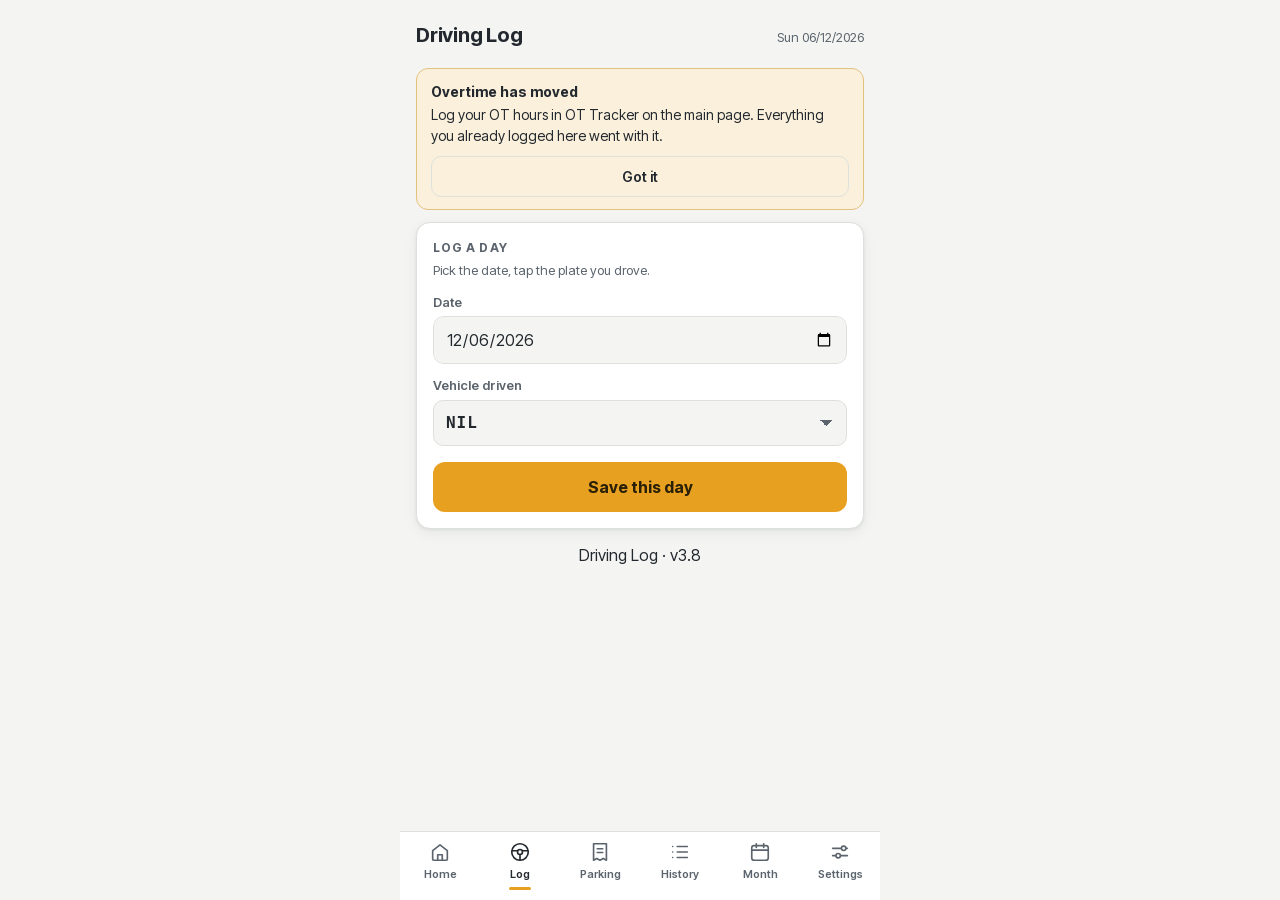
==== commit e193444b: "The home screen says what needs doing, not just what the numbers are Two changes to the home screen." ====
--- a/dot/index.html
+++ b/dot/index.html
@@ -551,7 +551,7 @@
     </div>
     <!-- version sits here too, not only in Settings: asking a colleague
          what they're running should take one screenshot of the main screen -->
-    <p class="hint" style="text-align:center; margin: 2px 0 0;">Driving Log · v3.7</p>
+    <p class="hint" style="text-align:center; margin: 2px 0 0;">Driving Log · v3.8</p>
   </section>
 
   <!-- ============ TAXI ============ -->
@@ -738,7 +738,7 @@
     <!-- App version moved to the container's Settings page, which checks
          and updates each app separately. -->
 
-    <p class="hint" style="text-align:center; margin: 4px 0 0;">Driving Log · v3.7 (7 Sep 2026)<br>Gimme the moolah</p>
+    <p class="hint" style="text-align:center; margin: 4px 0 0;">Driving Log · v3.8 (7 Sep 2026)<br>Gimme the moolah</p>
   </section>
 </div>
 
@@ -973,10 +973,31 @@
       });
       Object.keys(parkDays).forEach(function (iso) { parkDays[iso] = money(parkDays[iso]); });
 
+      /* The figures above say what the numbers are; these say what the
+         job is. Written here rather than worked out by the home screen,
+         because only this app knows what counts as outstanding. Its own
+         threshold and its own words, and nothing is listed when there is
+         nothing to do. */
+      var jobs = [];
+      if (open.length) {
+        jobs.push({ key: "send", weight: 20, go: "#taxi",
+          text: open.length === 1 ? "1 parking receipt to send"
+                                  : open.length + " parking receipts to send" });
+      }
+      var backupAge = db.lastBackupAt
+        ? Math.floor((Date.now() - db.lastBackupAt) / 86400000) : null;
+      var worthBacking = Object.keys(db.entries).length > 0 || parkingRows().length > 0;
+      if (worthBacking && (backupAge === null || backupAge >= 30)) {
+        jobs.push({ key: "backup", weight: 5, go: "#settings",
+          text: backupAge === null ? "Back up Driving Log \u2014 never done"
+                                   : "Back up Driving Log \u2014 " + backupAge + " days ago" });
+      }
+
       localStorage.setItem("cna.card.dot", JSON.stringify({
         app: "dot",
         name: "Driving Log",
         at: Date.now(),
+        todo: jobs,
         marks: [
           { key: "drive", label: "Drove", colour: "#AF820D", days: droveDays },
           { key: "parking", label: "Parking", colour: "#3B82D9", days: parkDays }
--- a/shell.css
+++ b/shell.css
@@ -391,21 +391,21 @@
   gap: 10px;
   flex-wrap: wrap;
 
-  margin: 0 0 26px;
-  padding-bottom: 14px;
+  margin: 0 0 18px;
+  padding-bottom: 10px;
   border-bottom: 1px solid var(--cna-line);
 }
 
+/* The day sits beside the date rather than above it. The phone's own
+   status bar is already carrying the time and the day; two big lines of
+   it here cost 79px of a 667px screen, which is a whole figure's worth
+   of room spent on something nobody came to the home screen to read. */
 .cna-today-day {
-  font-size: 14px;
-  font-weight: 500;
-  letter-spacing: .16em;
+  font-size: 13px;
+  font-weight: 600;
+  letter-spacing: .14em;
   text-transform: uppercase;
   color: var(--cna-accent);
-
-  /* sits on its own line above the date, like a torn-off page */
-  flex: 0 0 100%;
-  margin-bottom: 3px;
 }
 
 /* ---------------------------------------------------------------
@@ -459,11 +459,74 @@
 .cna-strip-row + .cna-strip-row .cna-fig-l { font-size: 9px; }
 
 .cna-today-date {
-  font-size: 29px;
-  font-weight: 500;
-  letter-spacing: -.02em;
-  line-height: 1.05;
+  font-size: 20px;
+  font-weight: 600;
+  letter-spacing: -.01em;
+  line-height: 1.1;
   font-variant-numeric: tabular-nums;
+}
+
+/* ---------------------------------------------------------------
+   What still needs doing.
+
+   The figures above are numbers; these are jobs, and each one is a
+   link straight to the screen where it gets done. Empty adds no
+   height at all — a clear day should look clear.
+   --------------------------------------------------------------- */
+
+.cna-todo:not(:empty) { margin: 0 0 20px; }
+
+.cna-todo-head {
+  margin-bottom: 6px;
+  font-size: 11px;
+  font-weight: 700;
+  letter-spacing: .12em;
+  text-transform: uppercase;
+  color: var(--cna-ink-soft);
+}
+
+.cna-todo-list {
+  border: 1px solid var(--cna-line);
+  border-radius: 12px;
+  background: var(--cna-card);
+  overflow: hidden;
+}
+
+.cna-todo-row {
+  display: flex;
+  align-items: center;
+  gap: 10px;
+
+  padding: 9px 12px;
+  min-height: 38px;
+  border-bottom: 1px solid var(--cna-line);
+
+  color: inherit;
+  text-decoration: none;
+  -webkit-tap-highlight-color: transparent;
+}
+
+.cna-todo-row:last-child { border-bottom: none; }
+a.cna-todo-row:active { background: var(--cna-paper); }
+
+.cna-todo-text {
+  flex: 1 1 auto;
+  min-width: 0;
+  font-size: 13.5px;
+  font-weight: 600;
+  line-height: 1.3;
+}
+
+.cna-todo-go {
+  flex: 0 0 auto;
+  font-size: 18px;
+  line-height: 1;
+  color: var(--cna-ink-soft);
+}
+
+a.cna-todo-row:focus-visible {
+  outline: 2px solid var(--cna-accent);
+  outline-offset: -2px;
 }
 
 
@@ -797,6 +860,184 @@
 
 .cna-btn[disabled] { opacity: .55; cursor: default; }
 
+/* two buttons sharing a row */
+.cna-btn-row {
+  display: grid;
+  grid-template-columns: 1fr 1fr;
+  gap: 8px;
+}
+
+/* ---------------------------------------------------------------
+   Which activities go across to the phone's own calendar.
+   One row per activity, in the colour it already wears everywhere
+   else, so the tick list reads as the same set of things as the
+   dots on the home screen.
+   --------------------------------------------------------------- */
+
+.cna-checks {
+  display: grid;
+  gap: 2px;
+  margin-bottom: 14px;
+}
+
+.cna-check {
+  display: flex;
+  align-items: center;
+  gap: 11px;
+
+  padding: 10px 0;
+  border-bottom: 1px solid var(--cna-line);
+
+  font-size: 15px;
+  font-weight: 600;
+  cursor: pointer;
+  -webkit-tap-highlight-color: transparent;
+}
+
+.cna-check:last-child { border-bottom: none; }
+
+.cna-check input {
+  flex: 0 0 auto;
+  width: 20px; height: 20px;
+  margin: 0;
+  accent-color: var(--cna-accent);
+  cursor: pointer;
+}
+
+.cna-check i {
+  flex: 0 0 auto;
+  width: 9px; height: 9px;
+  border-radius: 50%;
+}
+
+.cna-check span { flex: 1 1 auto; min-width: 0; }
+
+.cna-check:focus-within { outline: none; }
+.cna-check input:focus-visible { outline: 2px solid var(--cna-accent); outline-offset: 2px; }
+
+/* Result of pressing a button — what just happened, not a standing
+   explanation of what the button is for. */
+.cna-note {
+  margin: 12px 0 0;
+  font-size: 13px;
+  line-height: 1.45;
+  color: var(--cna-ink-soft);
+}
+
+.cna-empty {
+  margin: 2px 0 14px;
+  font-size: 14px;
+  color: var(--cna-ink-soft);
+}
+
+/* ---------------------------------------------------------------
+   A small window over the page. Used for the list of recent
+   updates. It sits above everything, dims what is behind it, and
+   closes on the backdrop, the cross, or Escape.
+   --------------------------------------------------------------- */
+
+/* A class that sets display beats the browser's own rule for hidden, so
+   the window has to be told to stay shut. */
+.cna-modal[hidden] { display: none; }
+
+.cna-modal {
+  position: fixed;
+  inset: 0;
+  z-index: 2147483100;
+
+  display: flex;
+  align-items: flex-end;
+  justify-content: center;
+
+  padding: 16px;
+  padding-bottom: calc(16px + env(safe-area-inset-bottom));
+
+  background: rgba(12, 15, 18, .5);
+  -webkit-backdrop-filter: blur(2px);
+  backdrop-filter: blur(2px);
+}
+
+@media (min-height: 640px) {
+  .cna-modal { align-items: center; }
+}
+
+.cna-sheet {
+  width: 100%;
+  max-width: 448px;
+  /* Measured against the window box above, not vh. Larger text sizes are
+     done with zoom on the page, and vh does not scale with it — at Larger
+     a 78vh sheet came out taller than the screen and lost its cross off
+     the top. A percentage of the box it sits in cannot. */
+  max-height: 100%;
+
+  display: flex;
+  flex-direction: column;
+
+  border: 1px solid var(--cna-line);
+  border-radius: 16px;
+  background: var(--cna-card);
+  box-shadow: 0 8px 40px rgba(12, 15, 18, .28);
+}
+
+.cna-sheet:focus { outline: none; }
+
+.cna-sheet-head {
+  display: flex;
+  align-items: center;
+  gap: 12px;
+
+  padding: 14px 12px 12px 16px;
+  border-bottom: 1px solid var(--cna-line);
+}
+
+/* The round button is normally pinned to the corner of the home or
+   settings header. In here it is one item in a row, so it sits where the
+   row puts it. Without this it escapes to the corner of the screen. */
+.cna-sheet-head .cna-gear { position: static; }
+
+.cna-sheet-head h2 {
+  flex: 1 1 auto;
+  margin: 0;
+  font-size: 17px;
+  font-weight: 700;
+}
+
+.cna-sheet-body {
+  flex: 1 1 auto;
+  min-height: 0;
+  overflow-y: auto;
+  -webkit-overflow-scrolling: touch;
+  padding: 4px 16px 16px;
+}
+
+/* one release, newest first */
+.cna-news-when {
+  margin: 14px 0 0;
+  font-size: 12px;
+  font-weight: 700;
+  letter-spacing: .04em;
+  text-transform: uppercase;
+  color: var(--cna-ink-soft);
+}
+
+.cna-news-what {
+  margin: 3px 0 0;
+  font-size: 15.5px;
+  font-weight: 700;
+}
+
+.cna-news-points {
+  margin: 6px 0 0;
+  padding-left: 18px;
+}
+
+.cna-news-points li {
+  margin: 4px 0;
+  font-size: 14px;
+  line-height: 1.5;
+  color: var(--cna-ink-soft);
+}
+
 /* ---------------------------------------------------------------
    "Update ready" prompt — same manners as DOT.log's own: it waits,
    it never swaps versions under someone mid-entry.
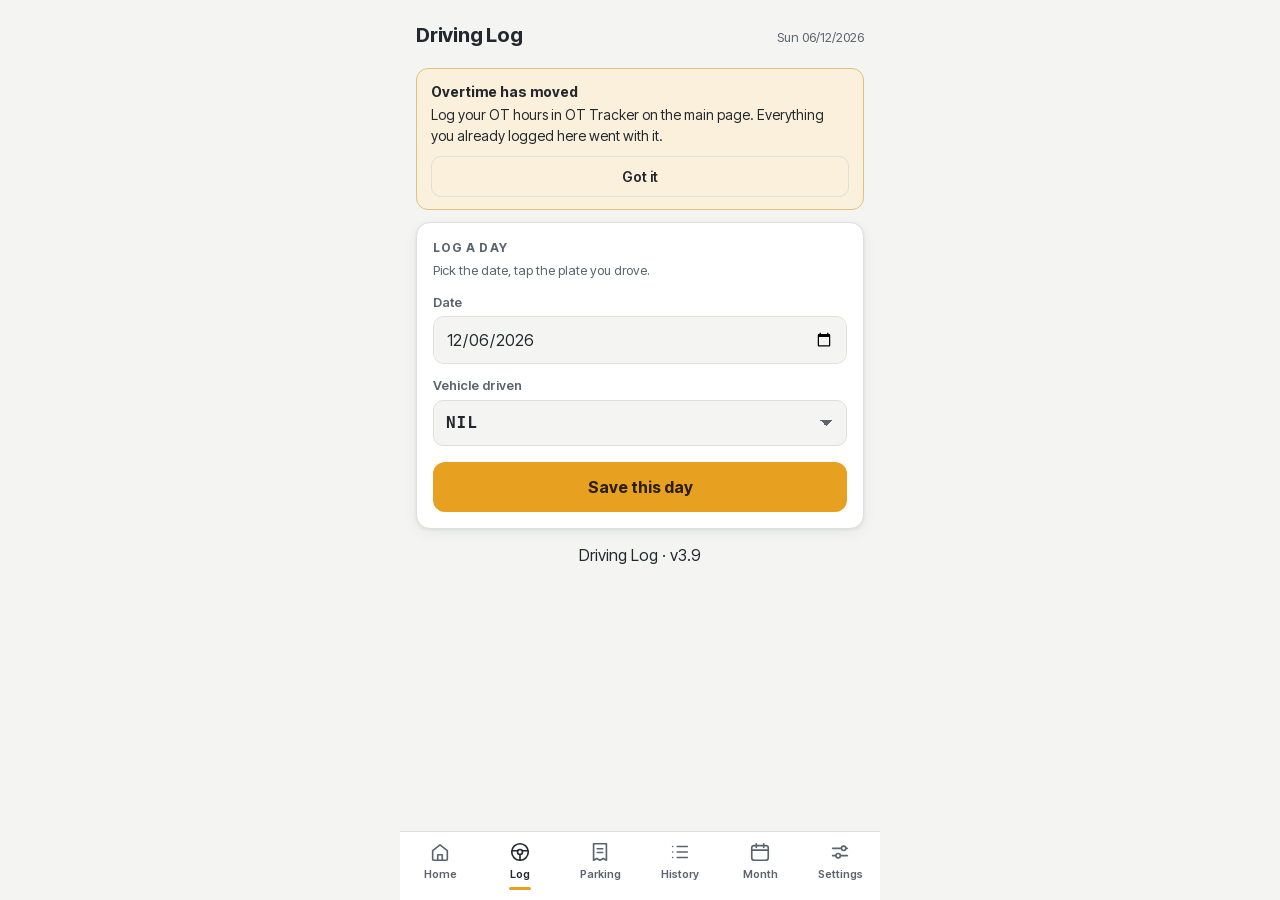
==== commit e89e329d: "A dashboard that looks designed rather than assembled Ben: "make the dashboard cleaner and more prof" ====
--- a/dot/index.html
+++ b/dot/index.html
@@ -551,7 +551,7 @@
     </div>
     <!-- version sits here too, not only in Settings: asking a colleague
          what they're running should take one screenshot of the main screen -->
-    <p class="hint" style="text-align:center; margin: 2px 0 0;">Driving Log · v3.8</p>
+    <p class="hint" style="text-align:center; margin: 2px 0 0;">Driving Log · v3.9</p>
   </section>
 
   <!-- ============ TAXI ============ -->
@@ -738,7 +738,7 @@
     <!-- App version moved to the container's Settings page, which checks
          and updates each app separately. -->
 
-    <p class="hint" style="text-align:center; margin: 4px 0 0;">Driving Log · v3.8 (7 Sep 2026)<br>Gimme the moolah</p>
+    <p class="hint" style="text-align:center; margin: 4px 0 0;">Driving Log · v3.9 (7 Sep 2026)<br>Gimme the moolah</p>
   </section>
 </div>
 
@@ -1004,11 +1004,11 @@
         ],
         items: [
           { key: "owed", value: money(owed).replace(/\.00$/, ""), label: "driving & parking",
-            alert: owed > 0, weight: 20, go: "#month" },
-          /* this month only, like every figure here — the home screen
-             starts each month clean */
-          { key: "todo", value: String(openThisMonth.length), label: "receipts to send",
-            alert: openThisMonth.length > 0, weight: 10, go: "#taxi" }
+            alert: owed > 0, weight: 20, go: "#month" }
+          /* There is no second figure for unsent receipts: the job below
+             the figures already says "2 parking receipts to send" and
+             takes you to the same screen. The same number twice is not
+             worth a line of the home page. */
         ].concat(olderOwed > 0 ? [
           /* The one thing a clean slate must not do is bury money from
              before it. Anything still unclaimed from an earlier month
--- a/shell.css
+++ b/shell.css
@@ -45,6 +45,25 @@
   --cna-font: "Inter Tight", -apple-system, "SF Pro Text", "Segoe UI", Roboto,
     system-ui, sans-serif;
 
+  /* Five sizes, and nothing between them. The home screen had grown
+     twelve — 9, 10, 10.8, 11, 12, 13, 13.5, 14, 15, 18, 19, 20 — which is
+     the single biggest reason it read as unfinished. Every piece of text
+     on this page now picks one of these.
+       label  section headings, figure labels' siblings, legends
+       small  secondary text, calendar numbers, app names
+       body   rows meant to be read and tapped
+       title  the date
+       figure the numbers                                            */
+  --t-label: 11px;
+  --t-small: 13px;
+  --t-body: 15px;
+  --t-title: 20px;
+  --t-figure: 26px;
+
+  /* One card, used for every panel on the home screen, so the page reads
+     as three parts of one thing rather than three unrelated pieces. */
+  --cna-radius: 14px;
+
   --cna-paper: #F4F5F2;
   --cna-card: #FFFFFF;
   --cna-ink: #22282E;
@@ -138,7 +157,7 @@
   background: var(--cna-card);
   color: var(--cna-ink);
 
-  font: 600 15px/1 var(--cna-font);
+  font: 600 var(--t-body)/1 var(--cna-font);
   text-decoration: none;
   -webkit-tap-highlight-color: transparent;
 }
@@ -176,11 +195,17 @@
   min-height: 100vh;
 }
 
+/* The ground sits below the cards, never level with them. At #212830 it
+   was a shade lighter than the card colour itself, so in night mode the
+   panels were holding on by their 1px border alone — measured 1.02
+   against the ground, which is no separation at all. Dropping to the
+   same paper the sub-apps use takes it to 1.14 and makes the page one
+   set of surfaces rather than two. */
 @media (prefers-color-scheme: dark) {
-  :root:not([data-cna-theme="light"]) .cna-hub { background: #212830; }
-}
-
-:root[data-cna-theme="dark"] .cna-hub { background: #212830; }
+  :root:not([data-cna-theme="light"]) .cna-hub { background: var(--cna-paper); }
+}
+
+:root[data-cna-theme="dark"] .cna-hub { background: #171B20; }
 :root[data-cna-theme="light"] .cna-hub { background: #F4F5F2; }
 
 .cna-hub * { box-sizing: border-box; }
@@ -188,31 +213,27 @@
 .cna-wrap {
   max-width: 480px;
   margin: 0 auto;
-  padding: calc(28px + env(safe-area-inset-top)) 16px calc(32px + env(safe-area-inset-bottom));
-}
-
-.cna-header { margin-bottom: 22px; }
-
-/* With the title gone the header holds only the wrench, so it needs
-   just enough height to sit in rather than a heading's worth. */
-.cna-header-bare { height: 30px; margin-bottom: 10px; }
+  padding: calc(24px + env(safe-area-inset-top)) 16px calc(32px + env(safe-area-inset-bottom));
+}
+
+.cna-header { margin-bottom: 24px; }
 
 .cna-header h1 {
   margin: 0;
-  font-size: 22px;
+  font-size: var(--t-title);
   font-weight: 800;
   letter-spacing: -.01em;
 }
 
 .cna-header p {
   margin: 4px 0 0;
-  font-size: 13px;
+  font-size: var(--t-small);
   color: var(--cna-ink-soft);
 }
 
 .cna-section-title {
-  margin: 0 0 10px;
-  font-size: 12px;
+  margin: 0 0 8px;
+  font-size: var(--t-label);
   font-weight: 700;
   text-transform: uppercase;
   letter-spacing: .09em;
@@ -228,7 +249,13 @@
    all, so a phone with no apps opened yet looks as it did before.
    --------------------------------------------------------------- */
 
-.cna-cal:not(:empty) { margin: 0 0 22px; }
+.cna-cal:not(:empty) {
+  margin: 0 0 24px;
+  padding: 12px;
+  border: 1px solid var(--cna-line);
+  border-radius: var(--cna-radius);
+  background: var(--cna-card);
+}
 
 .cna-cal-head {
   display: flex;
@@ -237,7 +264,7 @@
   gap: 10px;
   width: 100%;
   margin: 0 0 8px;
-  padding: 2px 2px 6px;
+  padding: 2px 2px 8px;
   background: none;
   border: none;
   border-bottom: 1px solid var(--cna-line);
@@ -249,13 +276,20 @@
 .cna-cal-head:focus-visible { outline: 2px solid var(--cna-accent); outline-offset: 2px; border-radius: 6px; }
 
 .cna-cal-title {
-  font-size: 12px;
+  font-size: var(--t-label);
   font-weight: 700;
   text-transform: uppercase;
   letter-spacing: .09em;
   color: var(--cna-ink-soft);
 }
-.cna-cal-hint { font-size: 10px; color: var(--cna-ink-soft); opacity: .75; }
+/* Matched to the heading beside it rather than set a size smaller in
+   lower case, which read as a stray link. */
+.cna-cal-hint {
+  font-size: var(--t-label);
+  font-weight: 600;
+  letter-spacing: .04em;
+  color: var(--cna-ink-soft);
+}
 
 .cna-cal-dow {
   display: grid;
@@ -264,12 +298,11 @@
   margin-bottom: 4px;
 }
 .cna-cal-dow span {
-  font-size: 9px;
+  font-size: var(--t-label);
   font-weight: 600;
   letter-spacing: .06em;
   text-align: center;
   color: var(--cna-ink-soft);
-  opacity: .8;
 }
 
 .cna-cal-week-row { display: flex; flex-direction: column; gap: 2px; }
@@ -321,10 +354,14 @@
 button.cna-cal-cell { cursor: pointer; }
 .cna-cal-blank { visibility: hidden; }
 
-.cna-cal-n { font-size: 12px; font-weight: 500; line-height: 1; font-variant-numeric: tabular-nums; }
-
-.cna-cal-today { background: color-mix(in srgb, var(--cna-accent) 15%, transparent); }
-.cna-cal-today .cna-cal-n { color: var(--cna-accent); font-weight: 700; }
+.cna-cal-n { font-size: var(--t-small); font-weight: 500; line-height: 1; font-variant-numeric: tabular-nums; }
+
+/* Today is marked by the tinted chip, and its number stays ink. Accent
+   red on its own tint measured 3.43, under the 4.5 a number this size
+   needs; white on the accent is no better at 4.33. The chip carries the
+   meaning perfectly well on its own. */
+.cna-cal-today { background: color-mix(in srgb, var(--cna-accent) 18%, transparent); }
+.cna-cal-today .cna-cal-n { font-weight: 700; }
 .cna-cal-picked { background: color-mix(in srgb, var(--cna-ink) 12%, transparent); }
 
 .cna-cal-dots { display: flex; gap: 2px; height: 4px; align-items: center; }
@@ -335,8 +372,8 @@
   flex-wrap: wrap;
   align-items: center;
   gap: 4px 12px;
-  margin-top: 10px;
-  font-size: 12px;
+  margin-top: 12px;
+  font-size: var(--t-small);
 }
 .cna-cal-detail-day { font-weight: 700; }
 .cna-cal-detail-bit { display: inline-flex; align-items: center; gap: 5px; color: var(--cna-ink-soft); }
@@ -347,7 +384,9 @@
   align-items: center;
   justify-content: space-between;
   gap: 12px;
-  margin-top: 10px;
+  margin-top: 12px;
+  padding-top: 12px;
+  border-top: 1px solid var(--cna-line);
 }
 .cna-cal-nav { display: flex; gap: 4px; flex: none; }
 .cna-cal-nav button {
@@ -357,7 +396,7 @@
   border: 1px solid var(--cna-line);
   border-radius: 8px;
   color: var(--cna-ink-soft);
-  font: 600 15px/1 var(--cna-font);
+  font: 600 var(--t-body)/1 var(--cna-font);
   cursor: pointer;
   -webkit-tap-highlight-color: transparent;
 }
@@ -367,14 +406,14 @@
 .cna-cal-back {
   width: auto !important;
   padding: 0 10px;
-  font-size: 11px !important;
+  font-size: var(--t-label) !important;
   font-weight: 600;
   color: var(--cna-accent) !important;
   border-color: color-mix(in srgb, var(--cna-accent) 45%, var(--cna-line)) !important;
 }
 
 .cna-cal-legend { display: flex; flex-wrap: wrap; gap: 4px 10px; }
-.cna-cal-legend span { display: inline-flex; align-items: center; gap: 4px; font-size: 9px; color: var(--cna-ink-soft); }
+.cna-cal-legend span { display: inline-flex; align-items: center; gap: 5px; font-size: var(--t-label); color: var(--cna-ink-soft); }
 .cna-cal-legend i { width: 6px; height: 6px; border-radius: 50%; display: block; }
 
 /* ---------------------------------------------------------------
@@ -385,27 +424,36 @@
    small and spaced above a heavy numeral, with a rule under it.
    --------------------------------------------------------------- */
 
+/* The date and the settings wrench share one line. The wrench used to
+   float alone in an empty strip of its own above everything, which read
+   as a leftover rather than a header. Room is kept clear on the right so
+   a long date never runs underneath it. */
 .cna-today {
+  position: relative;
   display: flex;
   align-items: baseline;
-  gap: 10px;
+  gap: 8px;
   flex-wrap: wrap;
 
-  margin: 0 0 18px;
-  padding-bottom: 10px;
+  margin: 0 0 16px;
+  padding: 0 46px 12px 0;
   border-bottom: 1px solid var(--cna-line);
 }
+
+.cna-today .cna-gear { top: -2px; right: 0; }
 
 /* The day sits beside the date rather than above it. The phone's own
    status bar is already carrying the time and the day; two big lines of
    it here cost 79px of a 667px screen, which is a whole figure's worth
    of room spent on something nobody came to the home screen to read. */
+/* Quiet, not red. Red on this page now means one thing only — something
+   wants doing — and a weekday never does. */
 .cna-today-day {
-  font-size: 13px;
+  font-size: var(--t-label);
   font-weight: 600;
   letter-spacing: .14em;
   text-transform: uppercase;
-  color: var(--cna-accent);
+  color: var(--cna-ink-soft);
 }
 
 /* ---------------------------------------------------------------
@@ -419,10 +467,32 @@
    looks exactly as it did before.
    --------------------------------------------------------------- */
 
-.cna-strip:not(:empty) { margin: -12px 0 22px; }
-
-.cna-strip-row { display: flex; flex-wrap: wrap; gap: 18px; }
-.cna-strip-row + .cna-strip-row { margin-top: 10px; gap: 14px; }
+/* A panel like the other two, not loose numbers on the page. */
+.cna-strip:not(:empty) {
+  margin: 0 0 24px;
+  padding: 14px 12px;
+  border: 1px solid var(--cna-line);
+  border-radius: var(--cna-radius);
+  background: var(--cna-card);
+}
+
+/* An even three columns rather than a wrapping row. A fourth figure used
+   to fall onto a second line on its own, at a smaller size, and read as
+   something broken; on a grid it lands squarely under the first and
+   reads as deliberate. */
+/* Columns fit themselves rather than being fixed at three. A plain
+   "repeat(3, 1fr)" will not shrink a column below its own contents, so
+   "$18.40" quietly stole width from "$86" and the row came out uneven —
+   the very thing the grid was meant to fix. Given a floor instead, the
+   row holds three on a phone and drops to two when there is genuinely
+   not the room: a small screen, or the largest text size, where three
+   would have pushed a figure out of its column. */
+.cna-strip-row {
+  display: grid;
+  grid-template-columns: repeat(auto-fit, minmax(92px, 1fr));
+  gap: 14px 10px;
+}
+.cna-strip-row + .cna-strip-row { margin-top: 14px; }
 
 .cna-fig {
   display: block;
@@ -438,28 +508,30 @@
 
 .cna-fig-n {
   display: block;
-  font-size: 19px;
+  font-size: var(--t-figure);
   font-weight: 600;
   letter-spacing: -.01em;
   font-variant-numeric: tabular-nums;
 }
 
+/* Sentence case, not tiny capitals. Capitals are what marks a section
+   heading on this page; a figure's own label is not one, and at 10px
+   with letter-spacing it was the least readable text on the screen. */
 .cna-fig-l {
-  font-size: 10px;
+  display: block;
+  margin-top: 2px;
+  font-size: var(--t-small);
   font-weight: 500;
-  text-transform: uppercase;
-  letter-spacing: .07em;
-  color: var(--cna-ink-soft);
-}
-
-/* red is reserved for a figure that wants something done about it */
-.cna-fig-hot .cna-fig-n { color: var(--cna-accent); }
-
-.cna-strip-row + .cna-strip-row .cna-fig-n { font-size: 14px; }
-.cna-strip-row + .cna-strip-row .cna-fig-l { font-size: 9px; }
+  color: var(--cna-ink-soft);
+}
+
+/* A figure is never red now. Red belongs to the list below, which says
+   what to actually do about it — when three of four numbers were red,
+   none of them stood out and the page just looked alarmed. */
+.cna-strip-row + .cna-strip-row .cna-fig-n { font-size: var(--t-title); }
 
 .cna-today-date {
-  font-size: 20px;
+  font-size: var(--t-title);
   font-weight: 600;
   letter-spacing: -.01em;
   line-height: 1.1;
@@ -474,22 +546,25 @@
    height at all — a clear day should look clear.
    --------------------------------------------------------------- */
 
-.cna-todo:not(:empty) { margin: 0 0 20px; }
-
+.cna-todo:not(:empty) {
+  margin: 0 0 24px;
+  padding: 12px;
+  border: 1px solid var(--cna-line);
+  border-radius: var(--cna-radius);
+  background: var(--cna-card);
+}
+
+/* Sits inside the panel above a rule, exactly like the calendar's, so
+   both panels are built the same way. */
 .cna-todo-head {
-  margin-bottom: 6px;
-  font-size: 11px;
+  margin: 0 0 8px;
+  padding: 2px 2px 8px;
+  border-bottom: 1px solid var(--cna-line);
+  font-size: var(--t-label);
   font-weight: 700;
-  letter-spacing: .12em;
+  letter-spacing: .09em;
   text-transform: uppercase;
   color: var(--cna-ink-soft);
-}
-
-.cna-todo-list {
-  border: 1px solid var(--cna-line);
-  border-radius: 12px;
-  background: var(--cna-card);
-  overflow: hidden;
 }
 
 .cna-todo-row {
@@ -497,13 +572,24 @@
   align-items: center;
   gap: 10px;
 
-  padding: 9px 12px;
-  min-height: 38px;
+  padding: 9px 2px;
+  min-height: 40px;
   border-bottom: 1px solid var(--cna-line);
 
   color: inherit;
   text-decoration: none;
   -webkit-tap-highlight-color: transparent;
+}
+
+/* The one place red is spent. Every other red on this page has been
+   taken out so that this dot actually carries meaning. */
+.cna-todo-row::before {
+  content: "";
+  flex: 0 0 auto;
+  width: 6px;
+  height: 6px;
+  border-radius: 50%;
+  background: var(--cna-accent);
 }
 
 .cna-todo-row:last-child { border-bottom: none; }
@@ -512,14 +598,14 @@
 .cna-todo-text {
   flex: 1 1 auto;
   min-width: 0;
-  font-size: 13.5px;
-  font-weight: 600;
+  font-size: var(--t-body);
+  font-weight: 500;
   line-height: 1.3;
 }
 
 .cna-todo-go {
   flex: 0 0 auto;
-  font-size: 18px;
+  font-size: var(--t-body);
   line-height: 1;
   color: var(--cna-ink-soft);
 }
@@ -590,7 +676,7 @@
 }
 
 .cna-app-label {
-  font-size: 12px;
+  font-size: var(--t-small);
   font-weight: 500;
   line-height: 1.25;
   text-align: center;
@@ -690,7 +776,7 @@
   color: var(--cna-accent-ink);
   box-shadow: var(--cna-shadow);
 
-  font: 700 15px/1 var(--cna-font);
+  font: 700 var(--t-body)/1 var(--cna-font);
   cursor: pointer;
   -webkit-tap-highlight-color: transparent;
 }
@@ -710,7 +796,7 @@
 .cna-foot {
   margin: 0;
   text-align: center;
-  font-size: 12px;
+  font-size: var(--t-small);
   color: var(--cna-ink-soft);
 }
 
@@ -746,16 +832,16 @@
 
 .cna-card {
   padding: 14px;
-  margin-bottom: 22px;
+  margin-bottom: 24px;
   border: 1px solid var(--cna-line);
-  border-radius: 14px;
+  border-radius: var(--cna-radius);
   background: var(--cna-card);
   box-shadow: var(--cna-shadow);
 }
 
 .cna-hint {
   margin: 12px 0 0;
-  font-size: 13px;
+  font-size: var(--t-small);
   line-height: 1.45;
   color: var(--cna-ink-soft);
 }
@@ -783,7 +869,7 @@
   background: transparent;
   color: var(--cna-ink-soft);
 
-  font: 600 13px/1.2 var(--cna-font);
+  font: 600 var(--t-small)/1.2 var(--cna-font);
   cursor: pointer;
   -webkit-tap-highlight-color: transparent;
 }
@@ -821,14 +907,14 @@
 .cna-update-name {
   flex: 1 1 auto;
   min-width: 0;
-  font-size: 15px;
+  font-size: var(--t-body);
   font-weight: 600;
 }
 
 .cna-update-state {
   display: block;
   margin-top: 2px;
-  font-size: 12.5px;
+  font-size: var(--t-small);
   font-weight: 400;
   line-height: 1.4;
   color: var(--cna-ink-soft);
@@ -841,7 +927,7 @@
   border-radius: 9px;
   background: var(--cna-accent);
   color: var(--cna-accent-ink);
-  font: 700 13px/1 var(--cna-font);
+  font: 700 var(--t-small)/1 var(--cna-font);
   cursor: pointer;
   -webkit-tap-highlight-color: transparent;
 }
@@ -853,7 +939,7 @@
   border-radius: 10px;
   background: transparent;
   color: var(--cna-ink);
-  font: 600 14px/1 var(--cna-font);
+  font: 600 var(--t-small)/1 var(--cna-font);
   cursor: pointer;
   -webkit-tap-highlight-color: transparent;
 }
@@ -888,7 +974,7 @@
   padding: 10px 0;
   border-bottom: 1px solid var(--cna-line);
 
-  font-size: 15px;
+  font-size: var(--t-body);
   font-weight: 600;
   cursor: pointer;
   -webkit-tap-highlight-color: transparent;
@@ -919,14 +1005,14 @@
    explanation of what the button is for. */
 .cna-note {
   margin: 12px 0 0;
-  font-size: 13px;
+  font-size: var(--t-small);
   line-height: 1.45;
   color: var(--cna-ink-soft);
 }
 
 .cna-empty {
   margin: 2px 0 14px;
-  font-size: 14px;
+  font-size: var(--t-body);
   color: var(--cna-ink-soft);
 }
 
@@ -998,7 +1084,7 @@
 .cna-sheet-head h2 {
   flex: 1 1 auto;
   margin: 0;
-  font-size: 17px;
+  font-size: var(--t-title);
   font-weight: 700;
 }
 
@@ -1012,8 +1098,8 @@
 
 /* one release, newest first */
 .cna-news-when {
-  margin: 14px 0 0;
-  font-size: 12px;
+  margin: 16px 0 0;
+  font-size: var(--t-label);
   font-weight: 700;
   letter-spacing: .04em;
   text-transform: uppercase;
@@ -1021,8 +1107,8 @@
 }
 
 .cna-news-what {
-  margin: 3px 0 0;
-  font-size: 15.5px;
+  margin: 4px 0 0;
+  font-size: var(--t-body);
   font-weight: 700;
 }
 
@@ -1033,7 +1119,7 @@
 
 .cna-news-points li {
   margin: 4px 0;
-  font-size: 14px;
+  font-size: var(--t-small);
   line-height: 1.5;
   color: var(--cna-ink-soft);
 }
@@ -1062,7 +1148,7 @@
   color: var(--cna-accent-ink);
   box-shadow: var(--cna-shadow);
 
-  font: 700 14px/1.35 var(--cna-font);
+  font: 700 var(--t-small)/1.35 var(--cna-font);
 }
 
 .cna-update-bar span { flex: 1; }
@@ -1074,7 +1160,7 @@
   border-radius: 8px;
   background: var(--cna-accent-ink);
   color: var(--cna-accent);
-  font: 700 13px/1 inherit;
+  font: 700 var(--t-small)/1 inherit;
   cursor: pointer;
   -webkit-tap-highlight-color: transparent;
 }
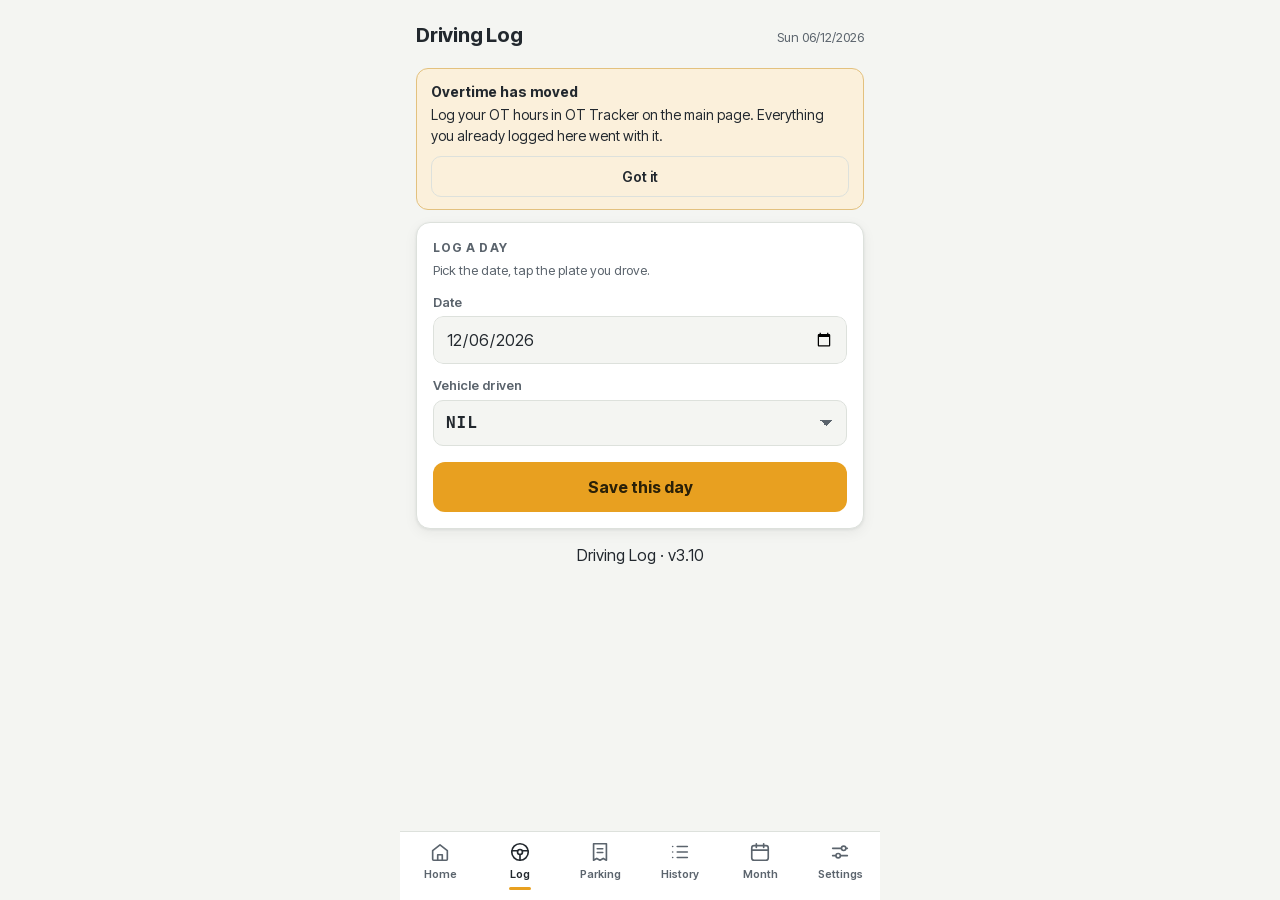
==== commit 292f4cee: "Five things Ben found The settings button crossed the rule under the date. It was pinned to a corner" ====
--- a/dot/index.html
+++ b/dot/index.html
@@ -551,7 +551,7 @@
     </div>
     <!-- version sits here too, not only in Settings: asking a colleague
          what they're running should take one screenshot of the main screen -->
-    <p class="hint" style="text-align:center; margin: 2px 0 0;">Driving Log · v3.9</p>
+    <p class="hint" style="text-align:center; margin: 2px 0 0;">Driving Log · v3.10</p>
   </section>
 
   <!-- ============ TAXI ============ -->
@@ -738,7 +738,7 @@
     <!-- App version moved to the container's Settings page, which checks
          and updates each app separately. -->
 
-    <p class="hint" style="text-align:center; margin: 4px 0 0;">Driving Log · v3.9 (7 Sep 2026)<br>Gimme the moolah</p>
+    <p class="hint" style="text-align:center; margin: 4px 0 0;">Driving Log · v3.10 (7 Sep 2026)<br>Gimme the moolah</p>
   </section>
 </div>
 
@@ -999,8 +999,10 @@
         at: Date.now(),
         todo: jobs,
         marks: [
-          { key: "drive", label: "Drove", colour: "#AF820D", days: droveDays },
-          { key: "parking", label: "Parking", colour: "#3B82D9", days: parkDays }
+          /* go is where a tap on that day's dot lands, on the home
+             screen's calendar. A bare #screen in this app's own folder. */
+          { key: "drive", label: "Drove", colour: "#AF820D", days: droveDays, go: "#history" },
+          { key: "parking", label: "Parking", colour: "#3B82D9", days: parkDays, go: "#taxi" }
         ],
         items: [
           { key: "owed", value: money(owed).replace(/\.00$/, ""), label: "driving & parking",
--- a/shell.css
+++ b/shell.css
@@ -376,8 +376,24 @@
   font-size: var(--t-small);
 }
 .cna-cal-detail-day { font-weight: 700; }
-.cna-cal-detail-bit { display: inline-flex; align-items: center; gap: 5px; color: var(--cna-ink-soft); }
+/* Each activity on a tapped day is a link into the app that logged it,
+   so it is built to look like one rather than like a caption. */
+.cna-cal-detail-bit {
+  display: inline-flex;
+  align-items: center;
+  gap: 5px;
+  padding: 4px 8px 4px 7px;
+  border: 1px solid var(--cna-line);
+  border-radius: 999px;
+  color: var(--cna-ink-soft);
+  text-decoration: none;
+  -webkit-tap-highlight-color: transparent;
+}
+a.cna-cal-detail-bit { color: var(--cna-ink); }
+a.cna-cal-detail-bit:active { background: var(--cna-paper); }
+a.cna-cal-detail-bit:focus-visible { outline: 2px solid var(--cna-accent); outline-offset: 2px; }
 .cna-cal-detail-bit i { width: 6px; height: 6px; border-radius: 50%; display: block; flex: none; }
+.cna-cal-detail-bit b { font-weight: 400; color: var(--cna-ink-soft); }
 
 .cna-cal-foot {
   display: flex;
@@ -426,21 +442,36 @@
 
 /* The date and the settings wrench share one line. The wrench used to
    float alone in an empty strip of its own above everything, which read
-   as a leftover rather than a header. Room is kept clear on the right so
-   a long date never runs underneath it. */
+   as a leftover rather than a header.
+
+   The wrench is an ordinary item on the row rather than something pinned
+   to a corner: pinned, it was placed by a guessed offset and sat low
+   enough to cross the rule underneath. Sitting in the row, it is centred
+   against the date by the layout itself, and stays centred when the date
+   wraps at the largest text size. */
 .cna-today {
-  position: relative;
+  display: flex;
+  align-items: center;
+  justify-content: space-between;
+  gap: 12px;
+
+  margin: 0 0 16px;
+  padding: 0 0 12px;
+  border-bottom: 1px solid var(--cna-line);
+}
+
+.cna-today-when {
   display: flex;
   align-items: baseline;
+  flex-wrap: wrap;
   gap: 8px;
-  flex-wrap: wrap;
-
-  margin: 0 0 16px;
-  padding: 0 46px 12px 0;
-  border-bottom: 1px solid var(--cna-line);
-}
-
-.cna-today .cna-gear { top: -2px; right: 0; }
+  min-width: 0;
+}
+
+.cna-today .cna-gear {
+  position: static;
+  flex: 0 0 auto;
+}
 
 /* The day sits beside the date rather than above it. The phone's own
    status bar is already carrying the time and the day; two big lines of
@@ -946,6 +977,19 @@
 
 .cna-btn[disabled] { opacity: .55; cursor: default; }
 
+/* The same button, but a link, because it hands over a file and a phone
+   only honours that from a press somebody actually made. */
+a.cna-btn-link {
+  display: block;
+  margin-top: 10px;
+  text-align: center;
+  text-decoration: none;
+  border-color: var(--cna-accent);
+  color: var(--cna-accent);
+  font-weight: 700;
+}
+a.cna-btn-link:active { background: var(--cna-paper); }
+
 /* two buttons sharing a row */
 .cna-btn-row {
   display: grid;
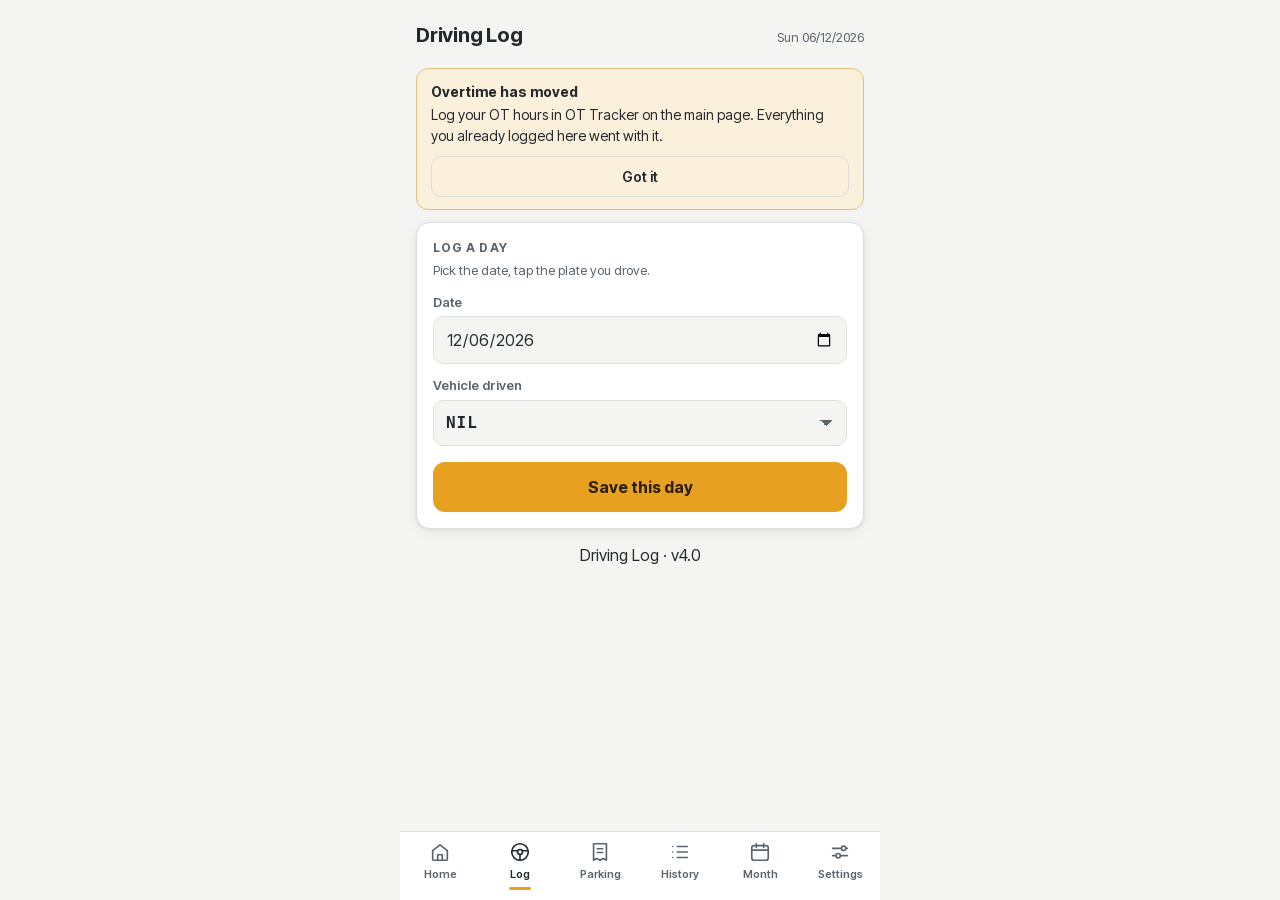
==== commit 3cc92102: "Back up every app from one place, without breaking the rule Ben asked for backup on the main page, c" ====
--- a/dot/index.html
+++ b/dot/index.html
@@ -532,7 +532,6 @@
 
   <!-- ============ TODAY ============ -->
   <section class="screen active" id="screen-log">
-    <div id="backup-note"></div>
     <div id="ot-moved-note"></div>
     <div id="claim-reminder"></div>
     <div id="today-status"></div>
@@ -551,7 +550,7 @@
     </div>
     <!-- version sits here too, not only in Settings: asking a colleague
          what they're running should take one screenshot of the main screen -->
-    <p class="hint" style="text-align:center; margin: 2px 0 0;">Driving Log · v3.10</p>
+    <p class="hint" style="text-align:center; margin: 2px 0 0;">Driving Log · v4.0</p>
   </section>
 
   <!-- ============ TAXI ============ -->
@@ -696,27 +695,21 @@
       </div>
     </details>
 
-    <details class="card sec" id="sec-backup">
+    <!-- Backing up moved to the main page, where one press covers every
+         app at once. What this app uses is still its own business, so it
+         stays here. -->
+    <details class="card sec" id="sec-storage">
       <summary>
-        <span class="sec-title">Backup</span>
+        <span class="sec-title">Storage</span>
         <span class="sec-meta" id="storage-meta"></span>
         <span class="chev"></span>
       </summary>
       <div class="sec-body">
         <p class="hint" id="backup-age" style="font-weight:600;color:var(--ink)"></p>
-        <p class="hint">Your data lives only on this device. Export a backup now and then; import it on a new phone to restore everything.</p>
         <div class="formula-box" id="storage-box">
           <p class="hint" style="margin:0" id="storage-detail"></p>
         </div>
-        <div class="btn-row">
-          <button class="secondary" id="export-data">Backup</button>
-          <button class="secondary" id="import-data">Restore</button>
-        </div>
-        <p class="hint" style="margin-top:14px;">The plain backup above is small and quick, but holds no receipt screenshots. The full one includes every screenshot, so it is large and takes a while — use it before changing phones.</p>
-        <div class="btn-row">
-          <button class="secondary" id="export-archive">Full backup, with screenshots</button>
-        </div>
-        <input type="file" id="import-file" accept=".json,application/json" style="display:none">
+        <p class="hint">Back up from Settings on the main page — one press covers this app and every other one.</p>
       </div>
     </details>
 
@@ -738,7 +731,7 @@
     <!-- App version moved to the container's Settings page, which checks
          and updates each app separately. -->
 
-    <p class="hint" style="text-align:center; margin: 4px 0 0;">Driving Log · v3.10 (7 Sep 2026)<br>Gimme the moolah</p>
+    <p class="hint" style="text-align:center; margin: 4px 0 0;">Driving Log · v4.0 (9 Sep 2026)<br>Gimme the moolah</p>
   </section>
 </div>
 
@@ -984,19 +977,18 @@
           text: open.length === 1 ? "1 parking receipt to send"
                                   : open.length + " parking receipts to send" });
       }
-      var backupAge = db.lastBackupAt
-        ? Math.floor((Date.now() - db.lastBackupAt) / 86400000) : null;
-      var worthBacking = Object.keys(db.entries).length > 0 || parkingRows().length > 0;
-      if (worthBacking && (backupAge === null || backupAge >= 30)) {
-        jobs.push({ key: "backup", weight: 5, go: "#settings",
-          text: backupAge === null ? "Back up Driving Log \u2014 never done"
-                                   : "Back up Driving Log \u2014 " + backupAge + " days ago" });
-      }
+      /* No backup job here any more: backing up is one press on the main
+         page covering every app, so the main page raises that itself from
+         the dates below rather than each app nagging separately. */
 
       localStorage.setItem("cna.card.dot", JSON.stringify({
         app: "dot",
         name: "Driving Log",
         at: Date.now(),
+        /* when this app was last backed up, so the main page can raise one
+           reminder for everything instead of four separate ones */
+        backupAt: db.lastBackupAt || null,
+        hasData: Object.keys(db.entries).length > 0 || db.taxi.length > 0,
         todo: jobs,
         marks: [
           /* go is where a tap on that day's dot lands, on the home
@@ -2612,88 +2604,51 @@
     db.backupSnoozeUntil = 0;
     save();
     renderSettings();
-    renderBackupNote();
-  }
-  function renderBackupNote() {
-    var box = $("backup-note");
-    if (!box) return;
-    box.textContent = "";
-    var hasData = Object.keys(db.entries).length || db.taxi.length;
-    if (!hasData) return;
-    if (db.backupSnoozeUntil && Date.now() < db.backupSnoozeUntil) return;
-    var n = backupAgeDays();
-    if (n !== null && n < BACKUP_STALE_DAYS) return;
-
-    var b = el("div", "claim-banner");
-    b.appendChild(el("strong", null, n === null ? "Never backed up" : "Backup is out of date"));
-    b.appendChild(el("span", null, (n === null
-      ? "This has never been backed up."
-      : backupAgeText().replace(/\.$/, "") + ".") +
-      " Everything is on this phone only; lose it and it is gone."));
-    var row = el("div", "btn-row");
-    var go = el("button", "secondary", "Back up now");
-    go.addEventListener("click", function () {
-      switchTab("screen-settings");
-      var sec = $("sec-backup");
-      if (sec) sec.open = true;
-      $("export-archive").click();
-    });
-    var later = el("button", "secondary", "Later");
-    later.addEventListener("click", function () {
-      db.backupSnoozeUntil = Date.now() + BACKUP_SNOOZE_DAYS * DAY_MS;
-      save();
-      box.textContent = "";
-    });
-    row.appendChild(go);
-    row.appendChild(later);
-    b.appendChild(row);
-    box.appendChild(b);
-  }
-
-  /* ---------- backup ---------- */
-  $("export-data").addEventListener("click", function () {
-    var blob = new Blob([JSON.stringify(db, null, 2)], { type: "application/json" });
-    var a = document.createElement("a");
-    a.href = URL.createObjectURL(blob);
-    a.download = "drive-ot-backup-" + todayISO() + ".json";
-    a.click();
-    URL.revokeObjectURL(a.href);
-    noteBackupTaken();
-    toast("Backup downloaded");
-  });
-
-  /* Full backup — the plain one above carries no screenshots at all, so a
-     restore onto a new phone would silently arrive with every receipt
-     picture missing. This writes them in alongside the data.
-     Built as an array of string pieces handed to Blob rather than one giant
-     JSON.stringify, because a few hundred base64 screenshots is tens of
-     megabytes and building that as a single string can fail outright on a
-     phone. Photos are read one at a time for the same reason. */
+  }
+
+  /* ---------- backup, asked for from the main page ----------
+
+     The buttons used to be on this screen. Backing up now happens once,
+     from the main page, covering every app in one press — but the main
+     page does not and must not read this app's storage. It asks, in a
+     message, and what it gets back is a finished file it never opens.
+
+     So everything about what a backup *is* stays here: the format, what
+     goes in it, and the rules for putting one back. Rebuild this app
+     tomorrow and its backup changes with it, with nothing to alter on
+     the main page. */
+
   function blobToDataUrl(blob, cb) {
     var r = new FileReader();
     r.onload = function () { cb(r.result); };
     r.onerror = function () { cb(null); };
     r.readAsDataURL(blob);
   }
-  $("export-archive").addEventListener("click", function () {
+
+  /* kind: "plain" is small and quick and carries no screenshots;
+     "full" carries every screenshot and is the one for changing phones.
+     Built as pieces handed to Blob rather than one giant string, because
+     a few hundred screenshots is tens of megabytes and building that as
+     a single string can fail outright on a phone. */
+  function buildBackup(kind, cb) {
+    if (kind !== "full") {
+      var blob = new Blob([JSON.stringify(db, null, 2)], { type: "application/json" });
+      noteBackupTaken();
+      cb(blob, "drive-ot-backup-" + todayISO() + ".json", "days and receipts, no screenshots");
+      return;
+    }
+
     var withPhotos = parkingRows().filter(function (r) { return r.photo; });
     var parts = ['{"format":"dotlog-archive-1","data":', JSON.stringify(db), ',"photos":{'];
     var i = 0, written = 0, missing = 0;
-    toast("Building full backup — this can take a while");
     (function next() {
       if (i >= withPhotos.length) {
         parts.push("}}");
         var blob = new Blob(parts, { type: "application/json" });
-        var a = document.createElement("a");
-        a.href = URL.createObjectURL(blob);
-        a.download = "dotlog-full-backup-" + todayISO() + ".json";
-        document.body.appendChild(a);
-        a.click();
-        document.body.removeChild(a);
-        setTimeout(function () { URL.revokeObjectURL(a.href); }, 4000);
         noteBackupTaken();
-        toast("Full backup ready — " + written + " screenshot" + (written === 1 ? "" : "s") +
-          (missing ? ", " + missing + " missing" : "") + ", " + (blob.size / 1048576).toFixed(1) + " MB");
+        cb(blob, "dotlog-full-backup-" + todayISO() + ".json",
+           written + " screenshot" + (written === 1 ? "" : "s") +
+           (missing ? ", " + missing + " missing" : ""));
         return;
       }
       var rec = withPhotos[i++];
@@ -2708,145 +2663,181 @@
         });
       });
     })();
-  });
-
-  $("import-data").addEventListener("click", function () { $("import-file").click(); });
-  $("import-file").addEventListener("change", function () {
-    var f = this.files[0];
-    if (!f) return;
-    var reader = new FileReader();
-    reader.onload = function () {
+  }
+
+  /* Read a file without applying it, so the main page can say what is in
+     it and offer the choice before anything is touched. */
+  function readBackup(text) {
+    try {
+      var parsed = JSON.parse(text);
+      var isArchive = parsed && parsed.format === "dotlog-archive-1";
+      var data = isArchive ? parsed.data : parsed;
+      var photos = isArchive && parsed.photos ? parsed.photos : null;
+      if (!data || typeof data.entries !== "object" || !Array.isArray(data.vehicles)) return null;
+      var photoN = photos ? Object.keys(photos).length : 0;
+      return {
+        data: data,
+        photos: photos,
+        summary: (function () {
+          var d = Object.keys(data.entries).length;
+          var r = Array.isArray(data.taxi) ? data.taxi.length : 0;
+          var v = data.vehicles.length;
+          return d + (d === 1 ? " day" : " days") + ", " +
+                 r + (r === 1 ? " receipt" : " receipts") + ", " +
+                 v + (v === 1 ? " vehicle" : " vehicles") +
+                 (photoN ? ", " + photoN + (photoN === 1 ? " screenshot" : " screenshots") : ", no screenshots");
+        })()
+      };
+    } catch (e) { return null; }
+  }
+
+  /* mode "merge" adds only what is missing and is what people actually
+     want when bringing an old backup onto a phone already in use: a day,
+     a receipt or a plate already here always wins. "replace" wipes first
+     and is only for a phone with nothing on it yet. Settings are never
+     taken from a backup — the allowance in use now beats one saved
+     months ago. */
+  function applyBackup(text, mode, cb) {
+    var read = readBackup(text);
+    if (!read) { cb(false, "That file doesn't look like a backup from this app"); return; }
+    var data = read.data, photos = read.photos;
+
+    function finish(photoIds, message) {
+      /* Stamped so the apps that were split out of this one can notice
+         that old records have just arrived and take another look. They
+         read this store themselves; nothing here writes into theirs. */
+      db.restoredAt = Date.now();
+      db.lastBackupAt = Date.now();   /* they clearly have a file */
+      db.backupSnoozeUntil = 0;
+      save();
+      resetTaxiForm();
+      renderPlates(); renderTodayStatus(); renderSettings();
+      renderClaimReminder(); renderTaxi();
+
+      if (!photoIds.length) { cb(true, message); return; }
+      var k = 0, ok = 0;
+      (function put() {
+        if (k >= photoIds.length) {
+          renderTaxi();
+          renderStorage();
+          cb(true, message + " · " + ok + " of " + photoIds.length + " screenshots");
+          return;
+        }
+        var id = photoIds[k++];
+        fetch(photos[id]).then(function (r) { return r.blob(); })
+          .then(function (b) { photoPut(id, b, function (good) { if (good) ok++; put(); }); },
+                function () { put(); });
+      })();
+    }
+
+    if (mode === "replace") {
+      localStorage.setItem(KEY, JSON.stringify(data));
+      db = load();
+      selectedPlate = null;
+      finish(photos ? Object.keys(photos) : [], "Everything replaced with the backup");
+      return;
+    }
+
+    var addedDays = 0, keptDays = 0, addedRides = 0, addedPlates = 0, filledOt = 0;
+    var wantPhotos = [];
+
+    Object.keys(data.entries).forEach(function (iso) {
+      var e = data.entries[iso];
+      if (!e || typeof e !== "object" || !/^\d{4}-\d{2}-\d{2}$/.test(iso)) return;
+      if (!db.entries[iso]) { db.entries[iso] = e; addedDays++; return; }
+
+      keptDays++;
+      /* The day itself stays exactly as it is — the plate here wins. But
+         ot and dayType are dormant fields now; they sit in this store
+         purely so OT Tracker can pick them up. If this day has no
+         overtime recorded and the backup does, take just those two
+         fields rather than throw the hours away. Never overwrites
+         overtime that is already here. */
+      var mine = db.entries[iso];
+      var theirs = typeof e.ot === "number" ? e.ot : 0;
+      if (theirs > 0 && !(typeof mine.ot === "number" && mine.ot > 0)) {
+        mine.ot = theirs;
+        if (e.dayType) mine.dayType = e.dayType;
+        filledOt++;
+      }
+    });
+
+    if (Array.isArray(data.taxi)) {
+      var haveId = {};
+      db.taxi.forEach(function (r) { haveId[r.id] = true; });
+      data.taxi.forEach(function (r) {
+        if (!r || typeof r !== "object" || !r.id || !r.date) return;
+        if (haveId[r.id]) return;
+        db.taxi.push(r);
+        haveId[r.id] = true;
+        addedRides++;
+        if (r.photo && photos && photos[r.id]) wantPhotos.push(r.id);
+      });
+    }
+
+    if (Array.isArray(data.vehicles)) {
+      data.vehicles.forEach(function (p) {
+        if (typeof p === "string" && p && !hasPlate(db.vehicles, p)) {
+          db.vehicles.push(p);
+          addedPlates++;
+        }
+      });
+    }
+
+    if (data.dismissed && typeof data.dismissed === "object") {
+      Object.keys(data.dismissed).forEach(function (k) {
+        if (!db.dismissed[k]) db.dismissed[k] = data.dismissed[k];
+      });
+    }
+
+    finish(wantPhotos, "Added " + addedDays + " day" + (addedDays === 1 ? "" : "s") +
+      ", " + addedRides + " receipt" + (addedRides === 1 ? "" : "s") +
+      (addedPlates ? ", " + addedPlates + " plate" + (addedPlates === 1 ? "" : "s") : "") +
+      (keptDays ? " · kept your " + keptDays + " existing day" + (keptDays === 1 ? "" : "s") : "") +
+      (filledOt ? ", took overtime for " + filledOt + " of them" : ""));
+  }
+
+  /* The one seam the main page talks through. Same origin only, and it
+     answers three questions and nothing else. */
+  window.addEventListener("message", function (e) {
+    if (e.origin !== location.origin || !e.source) return;
+    var msg = e.data;
+    if (!msg || msg.cna !== "backup" || !msg.id) return;
+    function reply(payload) {
+      payload.cna = "backup-reply";
+      payload.id = msg.id;
+      payload.app = "dot";
+      try { e.source.postMessage(payload, location.origin); } catch (err) {}
+    }
+    if (msg.ask === "status") {
+      reply({
+        ok: true,
+        name: "Driving Log",
+        backupAt: db.lastBackupAt || null,
+        kinds: ["plain", "full"],
+        detail: Object.keys(db.entries).length + " days, " + db.taxi.length + " receipts"
+      });
+      return;
+    }
+    if (msg.ask === "backup") {
       try {
-        var parsed = JSON.parse(reader.result);
-        /* accept both the plain backup and the full archive */
-        var isArchive = parsed && parsed.format === "dotlog-archive-1";
-        var data = isArchive ? parsed.data : parsed;
-        var photos = isArchive && parsed.photos ? parsed.photos : null;
-        if (!data || typeof data.entries !== "object" || !Array.isArray(data.vehicles)) throw new Error("bad shape");
-        var photoN = photos ? Object.keys(photos).length : 0;
-
-        /* Adding only what is missing, so nothing already on this phone is
-           touched. This is the one people actually want when they are
-           bringing an old backup onto a phone they are already using:
-           a day, a receipt or a plate already here always wins, and the
-           backup only fills the gaps. Settings are never taken from the
-           backup — the allowance in use now beats one saved months ago. */
-        function mergeIn() {
-          var addedDays = 0, keptDays = 0, addedRides = 0, addedPlates = 0, filledOt = 0;
-          var wantPhotos = [];
-
-          Object.keys(data.entries).forEach(function (iso) {
-            var e = data.entries[iso];
-            if (!e || typeof e !== "object" || !/^\d{4}-\d{2}-\d{2}$/.test(iso)) return;
-            if (!db.entries[iso]) { db.entries[iso] = e; addedDays++; return; }
-
-            keptDays++;
-            /* The day itself stays exactly as it is — the plate here wins.
-               But ot and dayType are dormant fields now; they sit in this
-               store purely so OT Tracker can pick them up. If this day has
-               no overtime recorded and the backup does, take just those two
-               fields rather than throw the hours away. Never overwrites
-               overtime that is already here. */
-            var mine = db.entries[iso];
-            var theirs = typeof e.ot === "number" ? e.ot : 0;
-            if (theirs > 0 && !(typeof mine.ot === "number" && mine.ot > 0)) {
-              mine.ot = theirs;
-              if (e.dayType) mine.dayType = e.dayType;
-              filledOt++;
-            }
-          });
-
-          if (Array.isArray(data.taxi)) {
-            var haveId = {};
-            db.taxi.forEach(function (r) { haveId[r.id] = true; });
-            data.taxi.forEach(function (r) {
-              if (!r || typeof r !== "object" || !r.id || !r.date) return;
-              if (haveId[r.id]) return;
-              db.taxi.push(r);
-              haveId[r.id] = true;
-              addedRides++;
-              if (r.photo && photos && photos[r.id]) wantPhotos.push(r.id);
-            });
-          }
-
-          if (Array.isArray(data.vehicles)) {
-            data.vehicles.forEach(function (p) {
-              if (typeof p === "string" && p && !hasPlate(db.vehicles, p)) {
-                db.vehicles.push(p);
-                addedPlates++;
-              }
-            });
-          }
-
-          if (data.dismissed && typeof data.dismissed === "object") {
-            Object.keys(data.dismissed).forEach(function (k) {
-              if (!db.dismissed[k]) db.dismissed[k] = data.dismissed[k];
-            });
-          }
-
-          finish(wantPhotos, "Added " + addedDays + " day" + (addedDays === 1 ? "" : "s") +
-            ", " + addedRides + " receipt" + (addedRides === 1 ? "" : "s") +
-            (addedPlates ? ", " + addedPlates + " plate" + (addedPlates === 1 ? "" : "s") : "") +
-            (keptDays ? " · kept your " + keptDays + " existing day" + (keptDays === 1 ? "" : "s") : "") +
-            (filledOt ? ", took overtime for " + filledOt + " of them" : ""));
-        }
-
-        function replaceAll() {
-          localStorage.setItem(KEY, JSON.stringify(data));
-          db = load();
-          selectedPlate = null;
-          finish(photos ? Object.keys(photos) : [], "Everything replaced with the backup");
-        }
-
-        function finish(photoIds, message) {
-          /* Stamped so the apps that were split out of this one can notice
-             that old records have just arrived and take another look. They
-             read this store themselves; nothing here writes into theirs. */
-          db.restoredAt = Date.now();
-          db.lastBackupAt = Date.now();   /* they clearly have a file */
-          db.backupSnoozeUntil = 0;
-          save();
-          resetTaxiForm();
-          renderPlates(); renderTodayStatus(); renderSettings();
-          renderClaimReminder(); renderTaxi(); renderBackupNote();
-
-          if (!photoIds.length) { toast(message); return; }
-          var k = 0, ok = 0;
-          toast("Restoring screenshots…");
-          (function put() {
-            if (k >= photoIds.length) {
-              renderTaxi();
-              renderStorage();
-              toast(message + " · " + ok + " of " + photoIds.length + " screenshots");
-              return;
-            }
-            var id = photoIds[k++];
-            fetch(photos[id]).then(function (r) { return r.blob(); })
-              .then(function (b) { photoPut(id, b, function (good) { if (good) ok++; put(); }); },
-                    function () { put(); });
-          })();
-        }
-
-        confirmDialog({
-          title: "Restore backup?",
-          message: "This backup holds " +
-            Object.keys(data.entries).length + " days, " +
-            (Array.isArray(data.taxi) ? data.taxi.length : 0) + " receipts, " +
-            data.vehicles.length + " vehicles" +
-            (photoN ? ", " + photoN + " screenshots" : ", no screenshots") + ". " +
-            "Add missing only keeps everything already on this phone and fills in the gaps. " +
-            "Replace everything wipes what is here first — only use that on a phone with nothing on it yet.",
-          altLabel: "Add missing only",
-          onAlt: mergeIn,
-          confirmLabel: "Replace everything",
-          onConfirm: replaceAll
+        buildBackup(msg.kind, function (blob, filename, note) {
+          reply({ ok: true, blob: blob, filename: filename, note: note });
         });
-      } catch (e) {
-        toast("That file doesn't look like a backup from this app");
-      }
-    };
-    reader.readAsText(f);
-    this.value = "";
+      } catch (err) { reply({ ok: false, error: String(err && err.message || err) }); }
+      return;
+    }
+    if (msg.ask === "describe") {
+      var read = readBackup(msg.text);
+      reply(read ? { ok: true, summary: read.summary } : { ok: false, error: "not a Driving Log backup" });
+      return;
+    }
+    if (msg.ask === "restore") {
+      try {
+        applyBackup(msg.text, msg.mode, function (ok, message) { reply({ ok: ok, message: message }); });
+      } catch (err) { reply({ ok: false, error: String(err && err.message || err) }); }
+      return;
+    }
   });
 
   /* The GitHub build's "Update ready" prompt reloads the page, which would
@@ -2878,7 +2869,6 @@
   renderTodayStatus();
   renderClaimReminder(); /* puts the roster note up too */
   renderOtMovedNote();
-  renderBackupNote();
   requestPersist();
   publishCard(); /* keep the home screen's figures current on every open */
   openScreenFromHash();
--- a/shell.css
+++ b/shell.css
@@ -918,6 +918,75 @@
   outline-offset: 2px;
 }
 
+/* ---------------------------------------------------------------
+   A folded section.
+
+   Appearance and Text size stay open — they are settings you change.
+   These are tools you use now and then, and folded they keep Settings
+   to one screen while still saying their state on the closed row.
+   --------------------------------------------------------------- */
+
+.cna-fold {
+  margin-bottom: 24px;
+  border: 1px solid var(--cna-line);
+  border-radius: var(--cna-radius);
+  background: var(--cna-card);
+  overflow: hidden;
+}
+
+.cna-fold > summary {
+  display: flex;
+  align-items: center;
+  gap: 10px;
+  padding: 14px;
+  cursor: pointer;
+  list-style: none;
+  -webkit-tap-highlight-color: transparent;
+}
+.cna-fold > summary::-webkit-details-marker { display: none; }
+.cna-fold > summary:focus-visible { outline: 2px solid var(--cna-accent); outline-offset: -2px; }
+
+.cna-fold-title {
+  flex: 0 0 auto;
+  font-size: var(--t-body);
+  font-weight: 700;
+}
+
+.cna-fold-meta {
+  flex: 1 1 auto;
+  min-width: 0;
+  text-align: right;
+  font-size: var(--t-small);
+  color: var(--cna-ink-soft);
+  overflow: hidden;
+  text-overflow: ellipsis;
+  white-space: nowrap;
+}
+
+/* a chevron drawn rather than typed, so it sits square at any text size */
+.cna-fold-chev {
+  flex: 0 0 auto;
+  width: 8px; height: 8px;
+  border-right: 2px solid var(--cna-ink-soft);
+  border-bottom: 2px solid var(--cna-ink-soft);
+  transform: rotate(45deg);
+  margin: -3px 2px 0 0;
+  transition: transform .15s ease;
+}
+.cna-fold[open] > summary .cna-fold-chev {
+  transform: rotate(-135deg);
+  margin-top: 3px;
+}
+@media (prefers-reduced-motion: reduce) {
+  .cna-fold-chev { transition: none; }
+}
+
+.cna-fold-body {
+  padding: 0 14px 14px;
+  border-top: 1px solid var(--cna-line);
+  padding-top: 14px;
+}
+
 /* one line per app */
 .cna-update-list {
   display: grid;
@@ -989,6 +1058,31 @@
   font-weight: 700;
 }
 a.cna-btn-link:active { background: var(--cna-paper); }
+a.cna-btn-link + a.cna-btn-link { margin-top: 8px; }
+
+/* an option that is not one of a set — no colour dot, no divider */
+.cna-check-plain {
+  border-bottom: none;
+  padding-top: 14px;
+}
+
+/* a job of this page's own is a button, so it needs the row's own look
+   rather than a browser's idea of one */
+button.cna-todo-row {
+  width: 100%;
+  background: none;
+  border: none;
+  border-bottom: 1px solid var(--cna-line);
+  font: inherit;
+  text-align: left;
+  cursor: pointer;
+}
+button.cna-todo-row:last-child { border-bottom: none; }
+button.cna-todo-row:active { background: var(--cna-paper); }
+button.cna-todo-row:focus-visible {
+  outline: 2px solid var(--cna-accent);
+  outline-offset: -2px;
+}
 
 /* two buttons sharing a row */
 .cna-btn-row {
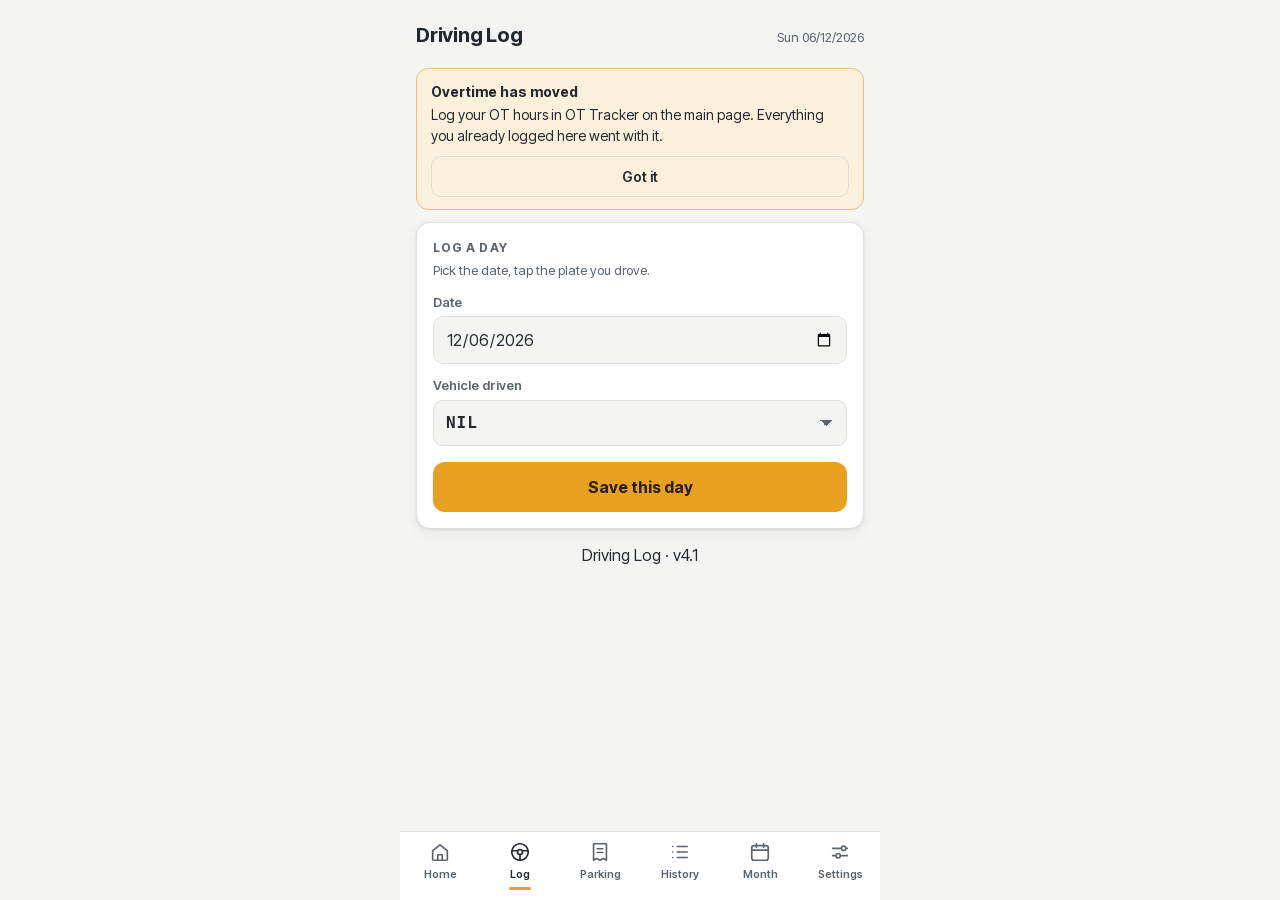
==== commit cf24a7da: "Mileage, and marking claims from the main page A fifth app at off/, and a way to clear claims withou" ====
--- a/dot/index.html
+++ b/dot/index.html
@@ -550,7 +550,7 @@
     </div>
     <!-- version sits here too, not only in Settings: asking a colleague
          what they're running should take one screenshot of the main screen -->
-    <p class="hint" style="text-align:center; margin: 2px 0 0;">Driving Log · v4.0</p>
+    <p class="hint" style="text-align:center; margin: 2px 0 0;">Driving Log · v4.1</p>
   </section>
 
   <!-- ============ TAXI ============ -->
@@ -731,7 +731,7 @@
     <!-- App version moved to the container's Settings page, which checks
          and updates each app separately. -->
 
-    <p class="hint" style="text-align:center; margin: 4px 0 0;">Driving Log · v4.0 (9 Sep 2026)<br>Gimme the moolah</p>
+    <p class="hint" style="text-align:center; margin: 4px 0 0;">Driving Log · v4.1 (9 Sep 2026)<br>Gimme the moolah</p>
   </section>
 </div>
 
@@ -973,7 +973,7 @@
          nothing to do. */
       var jobs = [];
       if (open.length) {
-        jobs.push({ key: "send", weight: 20, go: "#taxi",
+        jobs.push({ key: "send", weight: 20, go: "#taxi", claim: true,
           text: open.length === 1 ? "1 parking receipt to send"
                                   : open.length + " parking receipts to send" });
       }
@@ -2838,6 +2838,45 @@
       } catch (err) { reply({ ok: false, error: String(err && err.message || err) }); }
       return;
     }
+     /* ---- claiming, driven from the main page ----
+       Same bargain as backup: the main page asks what is outstanding and
+       asks for it to be marked, and never touches the records itself.
+       What counts as a claim, and what marking one does, stays here. */
+    if (msg.ask === "claims") {
+      reply({
+        ok: true,
+        name: "Driving Log",
+        items: parkingRows().filter(function (r) { return !r.claimed; })
+          .sort(function (a, b) { return a.date < b.date ? -1 : 1; })
+          .map(function (r) {
+            return {
+              id: r.id,
+              date: r.date,
+              label: "Parking" + (r.receipt ? " \u00b7 " + r.receipt : ""),
+              value: money(r.amount)
+            };
+          })
+      });
+      return;
+    }
+    if (msg.ask === "claim") {
+      var ids = Array.isArray(msg.ids) ? msg.ids : [];
+      var want = {};
+      ids.forEach(function (id) { want[String(id)] = true; });
+      var n = 0;
+      db.taxi.forEach(function (r) {
+        if (want[r.id] && !r.claimed) { r.claimed = true; n++; }
+      });
+      if (n) { save(); renderTaxi(); renderMonth(); renderClaimReminder(); renderTodayStatus(); }
+      reply({ ok: true, count: n });
+      return;
+    }
+ 
+    /* Anything this app has no answer for still gets an answer. Silence
+       reads as "not updated yet" at the other end and costs the main page
+       a long wait before it gives up — a question this app simply has no
+       part in should come back at once. */
+    reply({ ok: false, error: "no answer to " + String(msg.ask).slice(0, 20) });
   });
 
   /* The GitHub build's "Update ready" prompt reloads the page, which would
--- a/shell.css
+++ b/shell.css
@@ -1060,6 +1060,39 @@
 a.cna-btn-link:active { background: var(--cna-paper); }
 a.cna-btn-link + a.cna-btn-link { margin-top: 8px; }
 
+/* ---------------------------------------------------------------
+   The claims sheet: what each app says is still waiting to be put
+   through, gathered in one list.
+   --------------------------------------------------------------- */
+
+.cna-claim-head {
+  margin: 14px 0 2px;
+  font-size: var(--t-label);
+  font-weight: 700;
+  letter-spacing: .09em;
+  text-transform: uppercase;
+  color: var(--cna-ink-soft);
+}
+.cna-claim-head:first-child { margin-top: 0; }
+
+.cna-claim { font-weight: 500; }
+.cna-claim span { flex: 1 1 auto; min-width: 0; }
+.cna-claim-value {
+  flex: 0 0 auto;
+  font-weight: 700;
+  font-variant-numeric: tabular-nums;
+}
+
+/* the one that does the thing, rather than the one that changes the
+   ticks, so the pair does not read as two equal choices */
+.cna-btn-go {
+  border-color: var(--cna-accent);
+  background: var(--cna-accent);
+  color: var(--cna-accent-ink);
+  font-weight: 700;
+}
+.cna-btn-go[disabled] { opacity: .5; }
+
 /* an option that is not one of a set — no colour dot, no divider */
 .cna-check-plain {
   border-bottom: none;
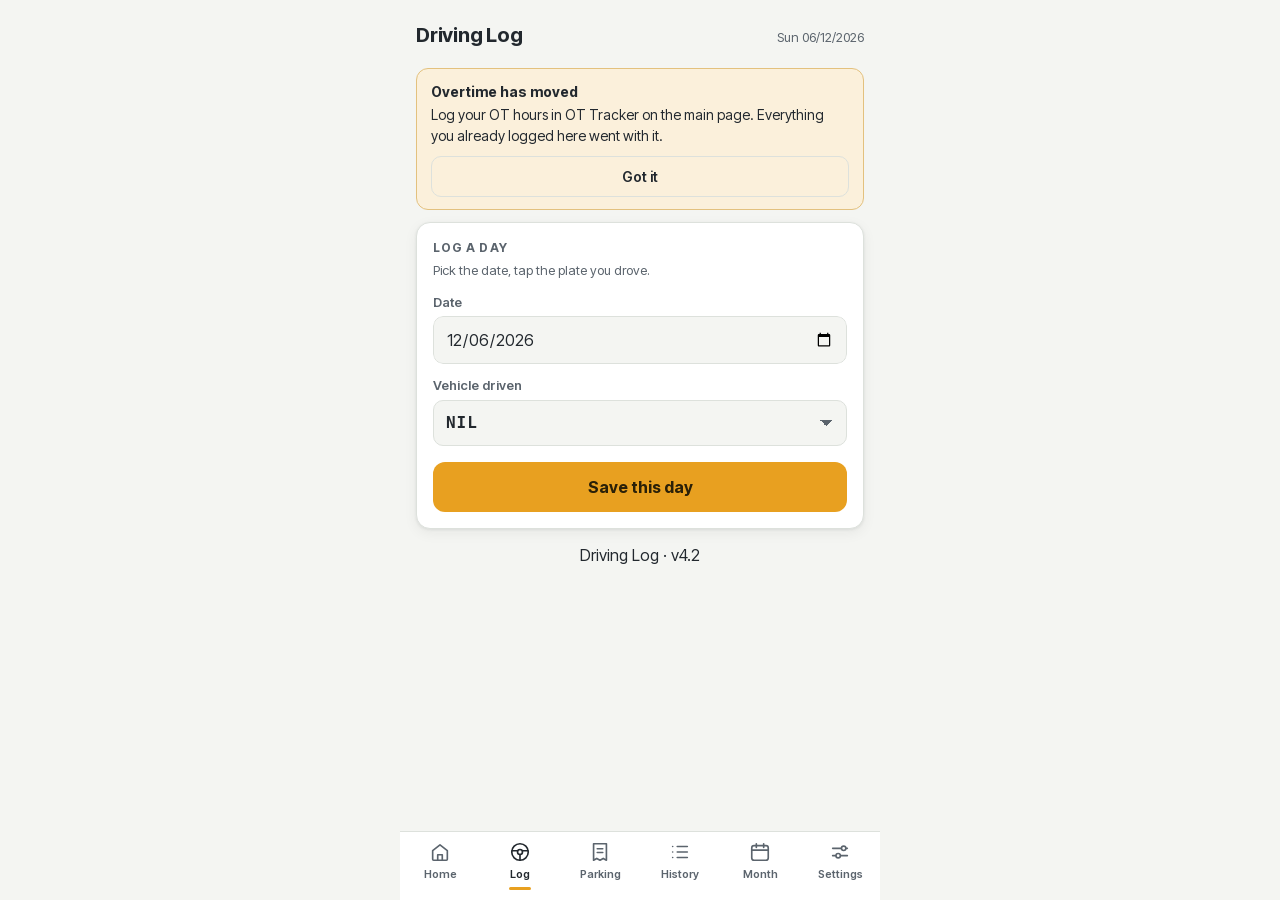
==== commit be30aa70: "Overseas trips as a red band, Mark claimed always on hand, route buttons - Home calendar reads trip " ====
--- a/dot/index.html
+++ b/dot/index.html
@@ -550,7 +550,7 @@
     </div>
     <!-- version sits here too, not only in Settings: asking a colleague
          what they're running should take one screenshot of the main screen -->
-    <p class="hint" style="text-align:center; margin: 2px 0 0;">Driving Log · v4.1</p>
+    <p class="hint" style="text-align:center; margin: 2px 0 0;">Driving Log · v4.2</p>
   </section>
 
   <!-- ============ TAXI ============ -->
@@ -731,7 +731,7 @@
     <!-- App version moved to the container's Settings page, which checks
          and updates each app separately. -->
 
-    <p class="hint" style="text-align:center; margin: 4px 0 0;">Driving Log · v4.1 (9 Sep 2026)<br>Gimme the moolah</p>
+    <p class="hint" style="text-align:center; margin: 4px 0 0;">Driving Log · v4.2 (15 Oct 2026)<br>Gimme the moolah</p>
   </section>
 </div>
 
@@ -799,7 +799,8 @@
     "PD1451P","PD1515P","PD1620T",
     "SLH7959D","SLH7961X",
     "SNP2084H","SNP2708D","SNP2784H","SNP2789U","SNP2794D","SNP2797X",
-    "SNW7769H","SNW7807G","SNW7810X","SNW7849K"
+    "SNW7769H","SNW7807G","SNW7810X","SNW7849K",
+    "SPK8975L","SPK9078U"
   ];
   /* plates retired from the fleet — stripped from every install, even ones already seeded */
   var RETIRED_PLATES = ["SNW7808G", "SNW7807H", "SNT4123G", "SNP7769H"];
@@ -809,7 +810,7 @@
      first month alone, so every install was going to drift out of date and
      never catch up. A version number lets later changes reach phones that
      are already set up. */
-  var FLEET_VERSION = 1;
+  var FLEET_VERSION = 2;
   /* Plates introduced AFTER the original roster, listed against the version
      that introduced them. Existing installs get exactly these, never the
      whole of SEED_PLATES — otherwise a bump would resurrect every plate the
@@ -817,7 +818,7 @@
      To add a vehicle later: put it in SEED_PLATES (for new installs), add it
      here under the next version number, and bump FLEET_VERSION to match. */
   var PLATE_ADDITIONS = {
-    /* 2: ["SBB1111Z"], */
+    2: ["SPK8975L", "SPK9078U"]
   };
   var fleetChange = null; /* what this load actually changed, shown once on the Log screen */
 
@@ -2843,10 +2844,24 @@
        asks for it to be marked, and never touches the records itself.
        What counts as a claim, and what marking one does, stays here. */
     if (msg.ask === "claims") {
+      /* a finished month of driving is one claim: the allowance goes in
+         as a month, never day by day. Marking it is the same as Dismiss
+         on the month-end reminder, so the two always agree. */
+      var months = pendingClaimMonths().map(function (ym) {
+        var driven = monthEntries(ym).filter(function (e) { return e.plate; }).length;
+        return {
+          id: "month-" + ym,
+          date: "",
+          label: "Driving \u00b7 " + monthLabel(ym).replace(/^(\w{3})\w*/, "$1") + " \u00b7 " + driven + " day" + (driven === 1 ? "" : "s"),
+          value: money(driven * db.settings.allowance),
+          driven: driven
+        };
+      }).filter(function (m) { return m.driven > 0; });
       reply({
         ok: true,
         name: "Driving Log",
-        items: parkingRows().filter(function (r) { return !r.claimed; })
+        items: months.map(function (m) { delete m.driven; return m; }).concat(
+          parkingRows().filter(function (r) { return !r.claimed; })
           .sort(function (a, b) { return a.date < b.date ? -1 : 1; })
           .map(function (r) {
             return {
@@ -2855,7 +2870,7 @@
               label: "Parking" + (r.receipt ? " \u00b7 " + r.receipt : ""),
               value: money(r.amount)
             };
-          })
+          }))
       });
       return;
     }
@@ -2866,6 +2881,10 @@
       var n = 0;
       db.taxi.forEach(function (r) {
         if (want[r.id] && !r.claimed) { r.claimed = true; n++; }
+      });
+      Object.keys(want).forEach(function (id) {
+        var m = /^month-(\d{4}-\d{2})$/.exec(id);
+        if (m && !db.dismissed[m[1]]) { db.dismissed[m[1]] = true; n++; }
       });
       if (n) { save(); renderTaxi(); renderMonth(); renderClaimReminder(); renderTodayStatus(); }
       reply({ ok: true, count: n });
--- a/shell.css
+++ b/shell.css
@@ -321,6 +321,15 @@
 }
 .cna-cal-bar-opens { border-top-left-radius: 3px; border-bottom-left-radius: 3px; margin-left: 3px; }
 .cna-cal-bar-closes { border-top-right-radius: 3px; border-bottom-right-radius: 3px; margin-right: 3px; }
+
+/* An overseas trip is a band behind the numbers rather than a line under
+   them. It is placed in the day row's own grid but taken out of the flow,
+   so it lines up with the days exactly without pushing any of them. */
+.cna-cal-days { position: relative; }
+.cna-cal-days > .cna-cal-cell { position: relative; z-index: 1; }
+.cna-cal-band { position: absolute; inset: 0; z-index: 0; pointer-events: none; border-radius: 0; }
+.cna-cal-band-opens { border-top-left-radius: 9px; border-bottom-left-radius: 9px; }
+.cna-cal-band-closes { border-top-right-radius: 9px; border-bottom-right-radius: 9px; }
 
 .cna-cal-grid {
   display: flex;
@@ -651,6 +660,28 @@
    Four to a row, filling from the top left, so adding a third or
    fourth app later just fills the next slot. */
 
+.cna-claims-open {
+  display: flex;
+  align-items: center;
+  gap: 10px;
+  width: 100%;
+  margin: 0 0 24px;
+  padding: 12px 14px;
+  border: 1px solid var(--cna-line);
+  border-radius: var(--cna-radius);
+  background: var(--cna-card);
+  color: inherit;
+  font: inherit;
+  text-align: left;
+  cursor: pointer;
+  -webkit-tap-highlight-color: transparent;
+}
+.cna-claims-open:active { background: var(--cna-paper); }
+.cna-claims-open:focus-visible { outline: 2px solid var(--cna-accent); outline-offset: 2px; }
+.cna-claims-text { flex: 1 1 auto; min-width: 0; display: flex; flex-direction: column; gap: 2px; }
+.cna-claims-title { font-size: var(--t-body); font-weight: 600; line-height: 1.3; }
+.cna-claims-sub { font-size: var(--t-label); color: var(--cna-ink-soft); line-height: 1.3; }
+
 .cna-apps {
   display: grid;
   grid-template-columns: repeat(4, 1fr);
@@ -733,6 +764,7 @@
 .cna-icon-dot,
 .cna-icon-otlog,
 .cna-icon-taxi,
+.cna-icon-off,
 .cna-icon-ot,
 .cna-icon-fw {
   background: #14181C;
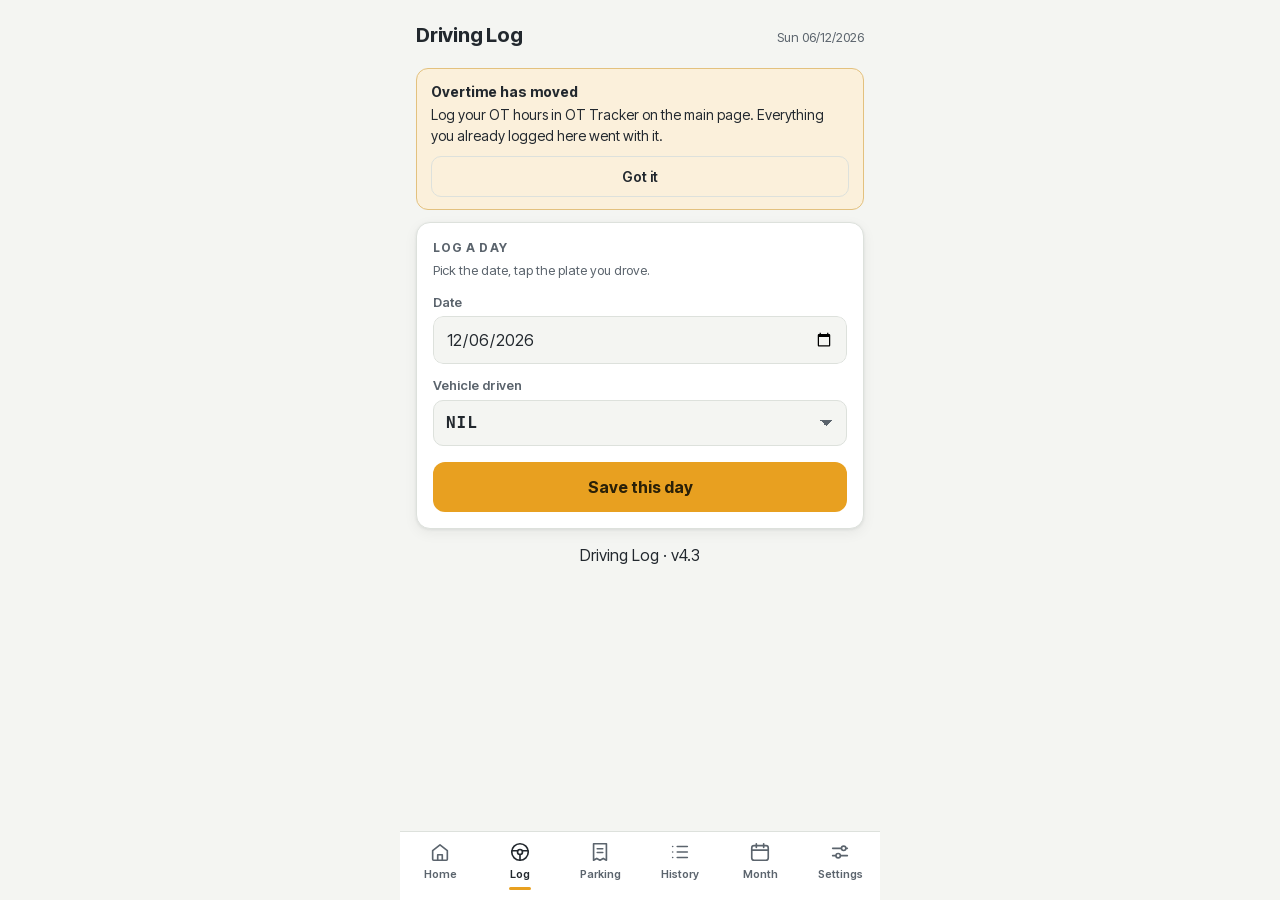
==== commit 14839169: "What the overtime is worth, beside the hours The main page carried the OT hours but never the money," ====
--- a/dot/index.html
+++ b/dot/index.html
@@ -550,7 +550,7 @@
     </div>
     <!-- version sits here too, not only in Settings: asking a colleague
          what they're running should take one screenshot of the main screen -->
-    <p class="hint" style="text-align:center; margin: 2px 0 0;">Driving Log · v4.2</p>
+    <p class="hint" style="text-align:center; margin: 2px 0 0;">Driving Log · v4.3</p>
   </section>
 
   <!-- ============ TAXI ============ -->
@@ -731,7 +731,7 @@
     <!-- App version moved to the container's Settings page, which checks
          and updates each app separately. -->
 
-    <p class="hint" style="text-align:center; margin: 4px 0 0;">Driving Log · v4.2 (15 Oct 2026)<br>Gimme the moolah</p>
+    <p class="hint" style="text-align:center; margin: 4px 0 0;">Driving Log · v4.3 (29 Oct 2026)<br>Gimme the moolah</p>
   </section>
 </div>
 
@@ -1982,7 +1982,18 @@
       var sub = KIND[r.kind].label + " · " + fmt(r.date) + (r.receipt ? " · " + r.receipt : "");
       main.appendChild(el("div", "ride-sub", sub));
       var sub2 = [];
-      if (r.kind === "parking" && r.plate) sub2.push(r.plate);
+      /* A receipt saved before that day's drive was logged has no plate of
+         its own — park, pay and log the receipt on the spot, log the drive
+         at home. Rather than show nothing for ever, fall back to whatever
+         vehicle the Log tab now holds for that date, so logging the drive
+         later fills the parking in by itself and nobody picks a vehicle
+         twice. Shown, never written back: correct the vehicle you logged
+         and the parking follows, instead of being stuck on the old one.
+         A plate chosen by hand is already on the receipt and always wins. */
+      if (r.kind === "parking") {
+        var plate = r.plate || plateLoggedOn(r.date);
+        if (plate) sub2.push(plate);
+      }
       if (r.note) sub2.push(r.note);
       if (sub2.length) main.appendChild(el("div", "ride-sub", sub2.join(" · ")));
 
@@ -1997,9 +2008,13 @@
         $("taxi-amount").value = r.amount;
         $("taxi-receipt").value = r.receipt || "";
         $("taxi-note").value = r.note || "";
-        renderRcptPlates(r.plate || "");
-        /* keepPlate: show exactly what this receipt was saved with, rather
-           than re-deriving it from whatever is logged for that date now */
+        /* Show what the history line shows: the receipt's own plate, or
+           failing that the vehicle logged for that date. Opening a receipt
+           and saving it does commit that plate, which is honest enough —
+           it was on screen while you pressed Update. */
+        renderRcptPlates(r.plate || plateLoggedOn(r.date));
+        /* keepPlate: hold the plate set just above, rather than letting
+           the kind switch re-derive and overwrite it */
         setRcptKind("parking", true);
         $("cancel-taxi").style.display = "";
         renderPhotoSlot();
--- a/shell.css
+++ b/shell.css
@@ -902,6 +902,33 @@
   box-shadow: var(--cna-shadow);
 }
 
+/* One kept overseas form: what it is on the left, the way to get it
+   back on the right. Wraps rather than squeezes on a narrow phone. */
+.cna-otkeep-row {
+  display: flex;
+  align-items: center;
+  justify-content: space-between;
+  flex-wrap: wrap;
+  gap: 8px 12px;
+
+  padding: 11px 0;
+  border-bottom: 1px solid var(--cna-line);
+}
+.cna-otkeep-row:last-child { border-bottom: 0; }
+
+.cna-otkeep-name {
+  display: block;
+  font-size: var(--t-body);
+  font-weight: 600;
+  color: var(--cna-ink);
+}
+.cna-otkeep-when {
+  display: block;
+  margin-top: 2px;
+  font-size: var(--t-small);
+  color: var(--cna-ink-soft);
+}
+
 .cna-hint {
   margin: 12px 0 0;
   font-size: var(--t-small);
@@ -1077,6 +1104,15 @@
 }
 
 .cna-btn[disabled] { opacity: .55; cursor: default; }
+
+/* Sits in a row beside the text it belongs to, so it must not stretch
+   the way a standalone button does. Defined after .cna-btn on purpose:
+   same specificity, and it has to be the one that wins. */
+.cna-btn-slim {
+  flex: none;
+  width: auto;
+  padding: 8px 14px;
+}
 
 /* The same button, but a link, because it hands over a file and a phone
    only honours that from a press somebody actually made. */
